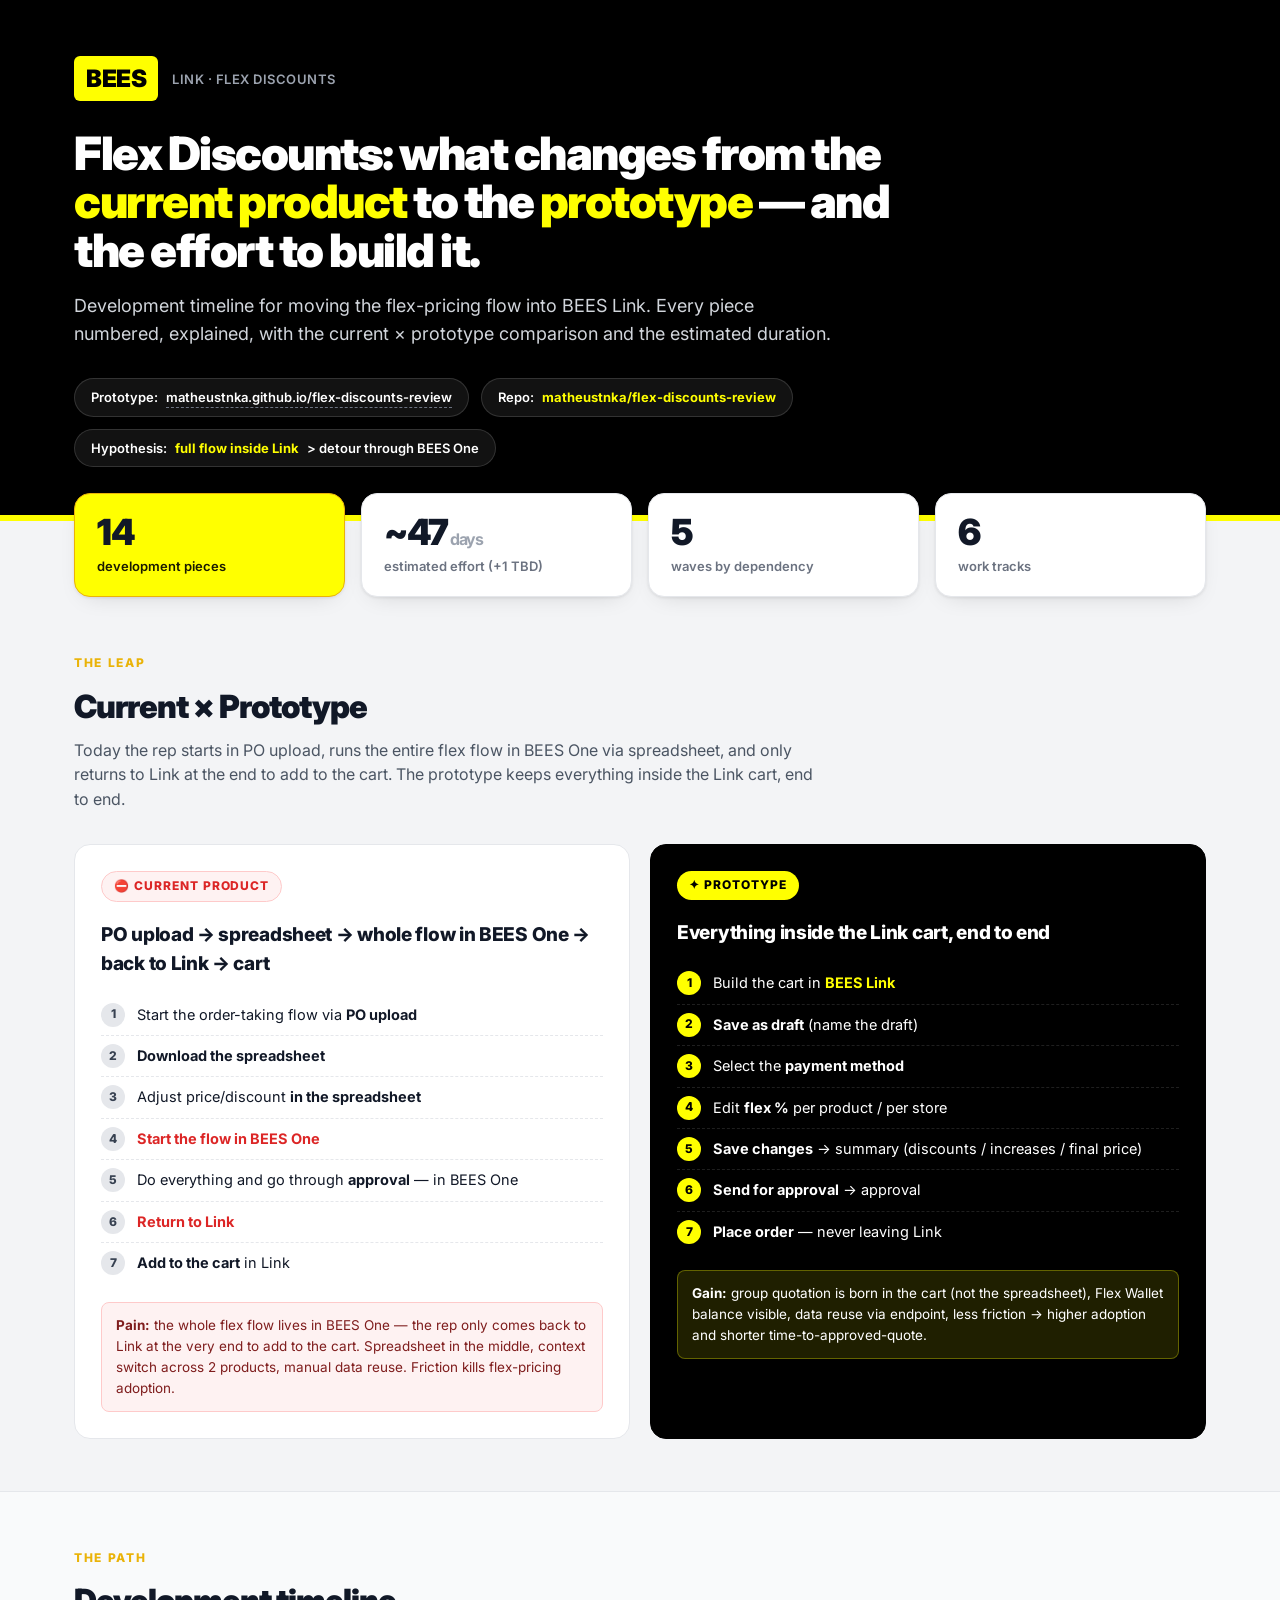
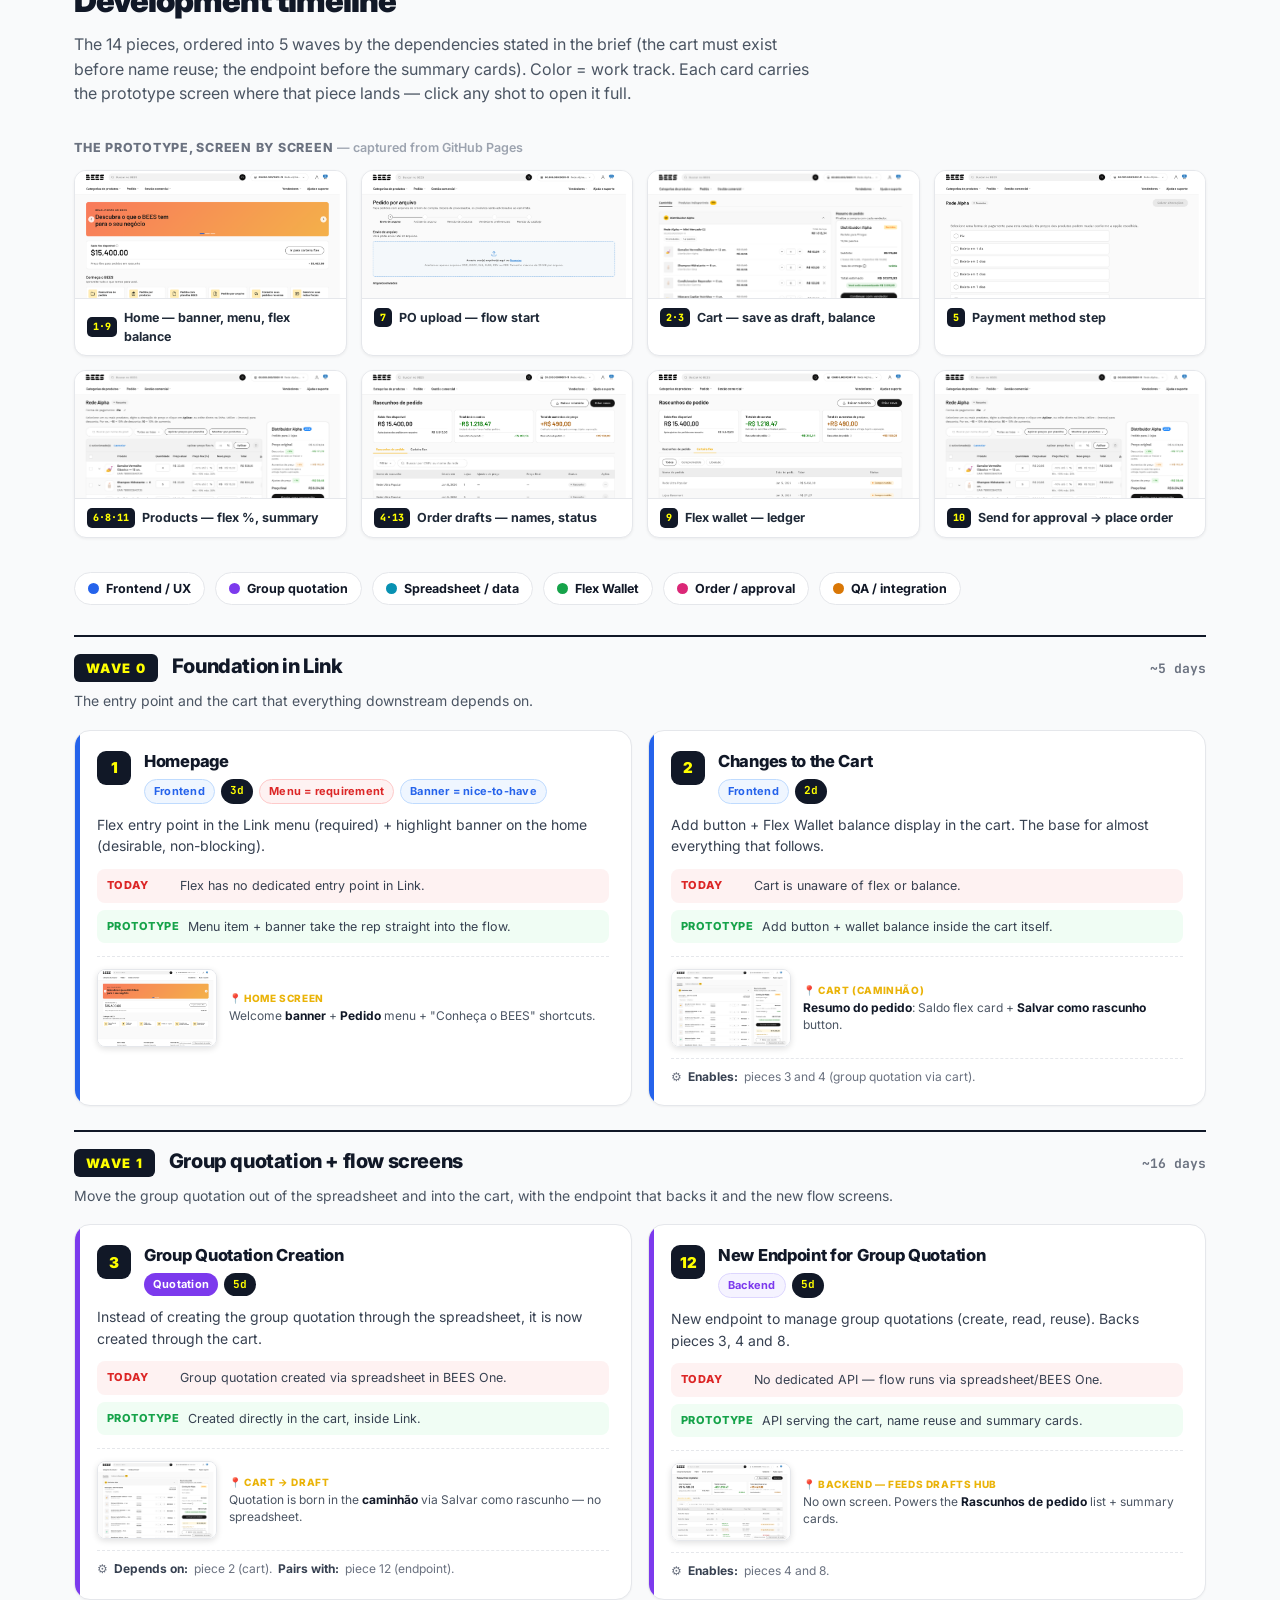
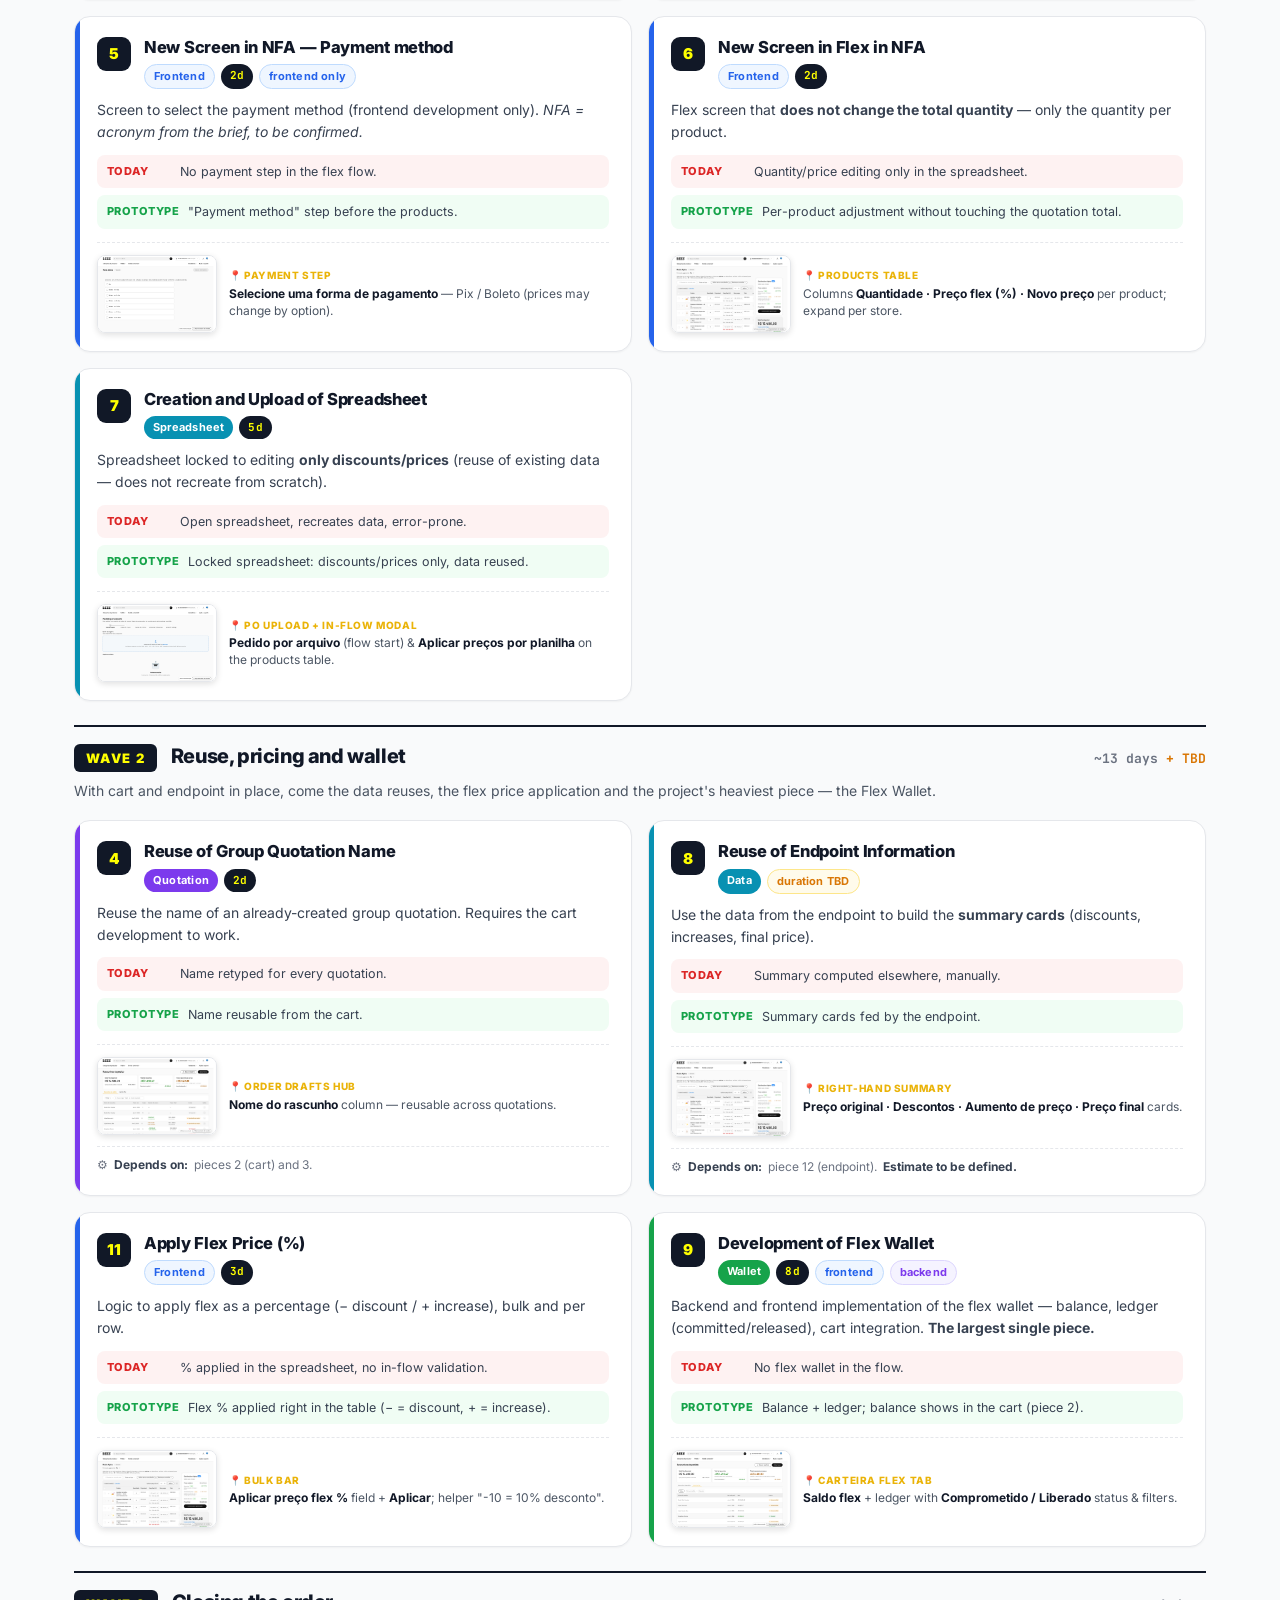
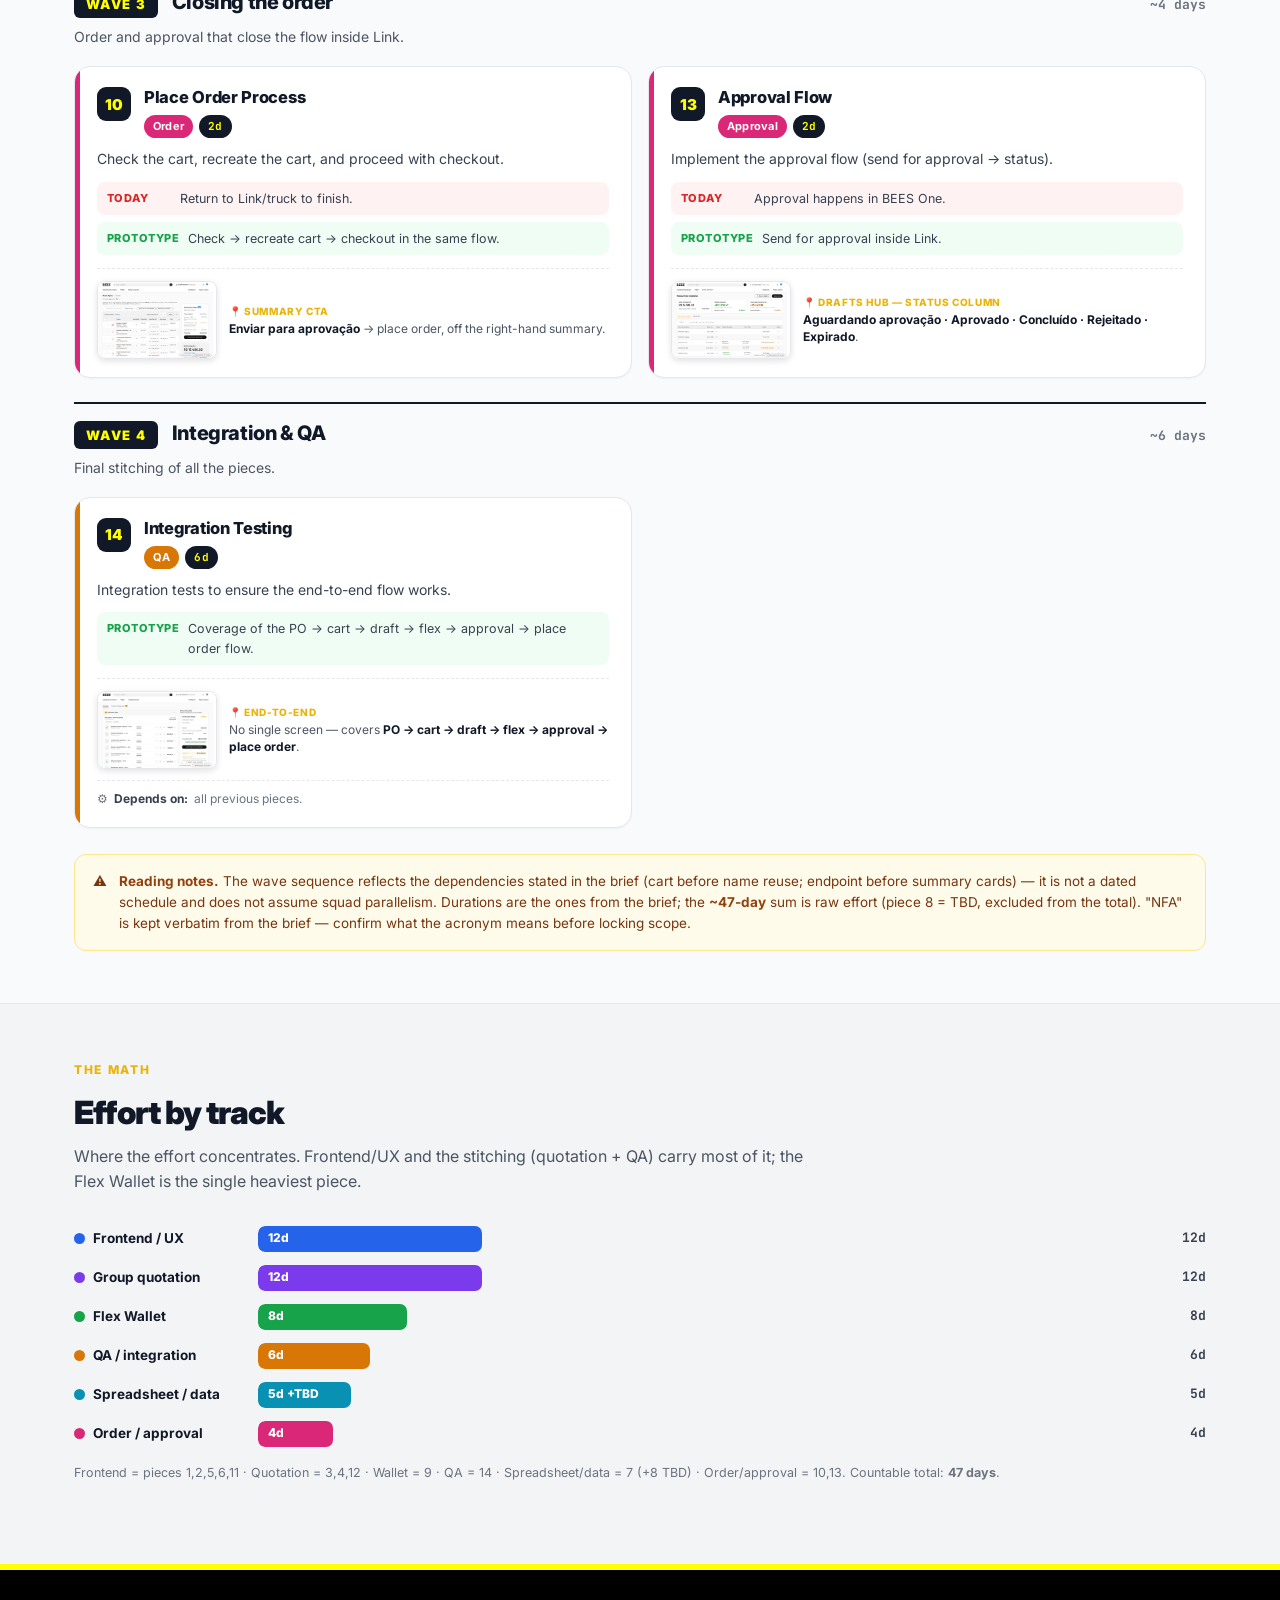
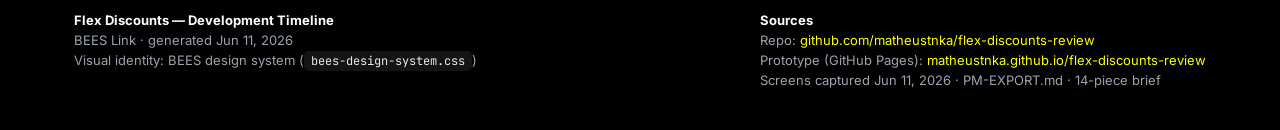
==== timeline/index.html @ e3fb42c7 "docs(timeline): add Flex Discounts dev timeline (current × prototype) with prototype screen refs Co-" ====
<!DOCTYPE html>
<html lang="en">
<head>
<meta charset="UTF-8">
<meta name="viewport" content="width=device-width, initial-scale=1.0">
<title>Flex Discounts — Development Timeline · Current Product × Prototype</title>
<link rel="preconnect" href="https://fonts.googleapis.com">
<link rel="preconnect" href="https://fonts.gstatic.com" crossorigin>
<link href="https://fonts.googleapis.com/css2?family=Inter:wght@400;500;600;700;800;900&family=JetBrains+Mono:wght@500;600&display=swap" rel="stylesheet">
<style>
  :root{
    --black:#000000; --white:#FFFFFF;
    --bees:#FFFF00;            /* BEES brand yellow */
    --bees-ink:#1A1A00;
    --bees-soft:#FEF9C3;
    --yellow-dark:#EAB308;
    --g50:#F9FAFB;--g100:#F3F4F6;--g200:#E5E7EB;--g300:#D1D5DB;--g400:#9CA3AF;
    --g500:#6B7280;--g600:#4B5563;--g700:#374151;--g800:#1F2937;--g900:#111827;
    --ok:#16A34A;--ok-bg:#F0FDF4;--ok-bd:#A7F3D0;
    --err:#DC2626;--err-bg:#FEF2F2;--err-bd:#FECACA;
    --warn:#D97706;--warn-bg:#FFFBEB;--warn-bd:#FDE68A;
    --info:#2563EB;--info-bg:#EFF6FF;--info-bd:#BFDBFE;
    --r-md:8px;--r-lg:12px;--r-xl:16px;--r-2xl:20px;
    --font:'Inter',-apple-system,BlinkMacSystemFont,'Segoe UI',Roboto,sans-serif;
    --mono:'JetBrains Mono',ui-monospace,monospace;
    --shadow:0 1px 3px rgba(0,0,0,.08),0 8px 24px -12px rgba(0,0,0,.18);
    /* track colors */
    --t-fe:#2563EB; --t-cot:#7C3AED; --t-sheet:#0891B2; --t-wallet:#16A34A; --t-close:#DB2777; --t-qa:#D97706;
  }
  *{box-sizing:border-box;margin:0;padding:0}
  html{scroll-behavior:smooth}
  body{font-family:var(--font);background:var(--g100);color:var(--g900);line-height:1.55;-webkit-font-smoothing:antialiased}
  .wrap{max-width:1180px;margin:0 auto;padding:0 24px}

  /* ===== HEADER ===== */
  header.hero{background:var(--black);color:var(--white);padding:56px 0 48px;border-bottom:6px solid var(--bees)}
  .brandrow{display:flex;align-items:center;gap:14px;margin-bottom:28px}
  .logo{font-weight:900;font-size:24px;letter-spacing:-.5px;background:var(--bees);color:var(--black);padding:4px 12px;border-radius:6px}
  .brandrow .sub{font-size:13px;color:var(--g400);font-weight:600;letter-spacing:.04em;text-transform:uppercase}
  header.hero h1{font-size:clamp(30px,4.5vw,46px);font-weight:900;letter-spacing:-1.5px;line-height:1.05;max-width:880px}
  header.hero h1 .hl{color:var(--bees)}
  header.hero .lede{margin-top:18px;font-size:18px;color:var(--g300);max-width:760px;font-weight:400}
  .metarow{display:flex;flex-wrap:wrap;gap:12px;margin-top:30px}
  .chip{background:rgba(255,255,255,.07);border:1px solid rgba(255,255,255,.14);padding:8px 16px;font-size:13px;font-weight:600;display:flex;align-items:center;gap:8px;border-radius:99px}
  .chip b{color:var(--bees)}
  .chip a{color:var(--white);text-decoration:none;border-bottom:1px dashed var(--g500)}

  /* ===== KPI STRIP ===== */
  .kpis{display:grid;grid-template-columns:repeat(4,1fr);gap:16px;margin:-28px auto 0;position:relative;max-width:1180px;padding:0 24px}
  .kpi{background:var(--white);border:1px solid var(--g200);border-radius:var(--r-xl);padding:20px 22px;box-shadow:var(--shadow)}
  .kpi .n{font-size:36px;font-weight:900;letter-spacing:-1.5px;line-height:1}
  .kpi .n small{font-size:16px;font-weight:700;color:var(--g400)}
  .kpi .l{font-size:13px;color:var(--g500);font-weight:600;margin-top:6px}
  .kpi.accent{background:var(--bees);border-color:var(--yellow-dark)}
  .kpi.accent .l{color:var(--bees-ink)}

  section{padding:52px 0}
  .eyebrow{font-size:12px;font-weight:800;letter-spacing:.14em;text-transform:uppercase;color:var(--yellow-dark)}
  h2.sec{font-size:clamp(24px,3vw,32px);font-weight:900;letter-spacing:-1px;margin:8px 0 6px}
  .sec-lede{color:var(--g600);font-size:16px;max-width:740px;margin-bottom:32px}

  /* ===== BEFORE / AFTER ===== */
  .ba{display:grid;grid-template-columns:1fr 1fr;gap:20px}
  .ba .col{border-radius:var(--r-xl);padding:26px;border:1px solid var(--g200)}
  .ba .today{background:var(--white)}
  .ba .proto{background:var(--black);color:var(--white);border-color:var(--black)}
  .ba .tag{display:inline-flex;align-items:center;gap:8px;font-size:12px;font-weight:800;letter-spacing:.08em;text-transform:uppercase;padding:5px 12px;border-radius:99px;margin-bottom:18px}
  .ba .today .tag{background:var(--err-bg);color:var(--err);border:1px solid var(--err-bd)}
  .ba .proto .tag{background:var(--bees);color:var(--black)}
  .ba h3{font-size:19px;font-weight:800;margin-bottom:16px;letter-spacing:-.3px}
  .flow{list-style:none;counter-reset:step}
  .flow li{position:relative;padding:9px 0 9px 36px;font-size:14.5px;border-bottom:1px dashed var(--g200)}
  .ba .proto .flow li{border-bottom-color:rgba(255,255,255,.12)}
  .flow li:last-child{border-bottom:none}
  .flow li::before{counter-increment:step;content:counter(step);position:absolute;left:0;top:8px;width:24px;height:24px;border-radius:99px;background:var(--g200);color:var(--g700);font-size:12px;font-weight:800;display:flex;align-items:center;justify-content:center}
  .ba .proto .flow li::before{background:var(--bees);color:var(--black)}
  .flow li .leave{color:var(--err);font-weight:700}
  .flow li .stay{color:var(--bees);font-weight:700}
  .pain{margin-top:18px;font-size:13.5px;padding:12px 14px;border-radius:var(--r-md);background:var(--err-bg);border:1px solid var(--err-bd);color:#7f1d1d}
  .gain{margin-top:18px;font-size:13.5px;padding:12px 14px;border-radius:var(--r-md);background:rgba(255,255,0,.12);border:1px solid rgba(255,255,0,.3);color:#fff}

  /* ===== LEGEND ===== */
  .legend{display:flex;flex-wrap:wrap;gap:10px;margin-bottom:30px}
  .lg{display:inline-flex;align-items:center;gap:7px;font-size:12.5px;font-weight:700;background:var(--white);border:1px solid var(--g200);border-radius:99px;padding:6px 13px}
  .dot{width:11px;height:11px;border-radius:99px;flex:0 0 auto}

  /* ===== TIMELINE / WAVES ===== */
  .wave{margin-bottom:14px}
  .wave-head{display:flex;align-items:baseline;gap:14px;flex-wrap:wrap;padding:14px 0 6px;border-top:2px solid var(--g900);margin-top:24px}
  .wave-head .wn{font-size:13px;font-weight:900;letter-spacing:.1em;text-transform:uppercase;background:var(--g900);color:var(--bees);padding:4px 12px;border-radius:6px}
  .wave-head h3{font-size:20px;font-weight:800;letter-spacing:-.4px}
  .wave-head .wdur{margin-left:auto;font-size:13px;font-weight:700;color:var(--g500);font-family:var(--mono)}
  .wave-desc{font-size:14px;color:var(--g600);margin:2px 0 18px}

  .cards{display:grid;grid-template-columns:repeat(2,1fr);gap:16px}
  .card{position:relative;background:var(--white);border:1px solid var(--g200);border-radius:var(--r-xl);padding:20px 22px 18px;box-shadow:0 1px 2px rgba(0,0,0,.04);overflow:hidden}
  .card::before{content:"";position:absolute;left:0;top:0;bottom:0;width:5px;background:var(--track,#999)}
  .card .top{display:flex;align-items:flex-start;gap:13px;margin-bottom:10px}
  .card .num{flex:0 0 auto;width:34px;height:34px;border-radius:9px;background:var(--g900);color:var(--bees);font-weight:900;font-size:15px;display:flex;align-items:center;justify-content:center}
  .card h4{font-size:16.5px;font-weight:800;letter-spacing:-.3px;line-height:1.25}
  .card .badges{display:flex;flex-wrap:wrap;gap:6px;margin-top:7px}
  .b{font-size:11px;font-weight:700;padding:3px 9px;border-radius:99px;letter-spacing:.02em}
  .b.track{color:#fff}
  .b.dur{background:var(--g900);color:var(--bees);font-family:var(--mono)}
  .b.req{background:var(--err-bg);color:var(--err);border:1px solid var(--err-bd)}
  .b.nice{background:var(--info-bg);color:var(--info);border:1px solid var(--info-bd)}
  .b.fe{background:var(--info-bg);color:var(--info);border:1px solid var(--info-bd)}
  .b.be{background:#F5F3FF;color:#7C3AED;border:1px solid #DDD6FE}
  .b.tbd{background:var(--warn-bg);color:var(--warn);border:1px solid var(--warn-bd)}
  .card p.what{font-size:14px;color:var(--g700);margin:8px 0 12px}
  .deltas{display:grid;grid-template-columns:1fr;gap:7px;font-size:12.5px}
  .delta{display:flex;gap:9px;align-items:flex-start;padding:7px 10px;border-radius:var(--r-md)}
  .delta.now{background:var(--err-bg)}
  .delta.now .k{color:var(--err)}
  .delta.fut{background:var(--ok-bg)}
  .delta.fut .k{color:var(--ok)}
  .delta .k{font-weight:800;flex:0 0 64px;font-size:11px;letter-spacing:.04em;text-transform:uppercase;padding-top:1px}
  .delta .v{color:var(--g700)}
  .dep{margin-top:11px;font-size:12px;color:var(--g500);display:flex;align-items:center;gap:6px;border-top:1px dashed var(--g200);padding-top:9px}
  .dep b{color:var(--g700)}

  /* ===== SCREEN REFERENCE (prototype shot in card) ===== */
  .screenref{display:flex;gap:12px;align-items:center;margin-top:13px;border-top:1px dashed var(--g200);padding-top:12px;text-decoration:none}
  .screenref img{width:120px;height:78px;object-fit:cover;object-position:top left;border-radius:8px;border:1px solid var(--g200);flex:0 0 auto;box-shadow:0 2px 6px rgba(0,0,0,.12);transition:border-color .15s}
  .screenref:hover img{border-color:var(--yellow-dark)}
  .screenref .cap{font-size:12px;color:var(--g600);line-height:1.42}
  .screenref .cap .where{display:block;font-size:10px;font-weight:800;text-transform:uppercase;letter-spacing:.06em;color:var(--yellow-dark);margin-bottom:2px}
  .screenref .cap b{color:var(--g900)}

  /* ===== GALLERY ===== */
  .gallery{display:grid;grid-template-columns:repeat(4,1fr);gap:14px;margin-bottom:34px}
  .gshot{text-decoration:none;background:var(--white);border:1px solid var(--g200);border-radius:var(--r-lg);overflow:hidden;box-shadow:0 1px 3px rgba(0,0,0,.06);transition:transform .12s,box-shadow .12s}
  .gshot:hover{transform:translateY(-3px);box-shadow:var(--shadow)}
  .gshot img{width:100%;height:128px;object-fit:cover;object-position:top left;display:block;border-bottom:1px solid var(--g200)}
  .gshot .gl{padding:9px 12px;font-size:12.5px;font-weight:700;color:var(--g800);display:flex;align-items:center;gap:7px}
  .gshot .gl .gnum{font-size:10px;font-weight:800;background:var(--g900);color:var(--bees);padding:2px 6px;border-radius:5px;font-family:var(--mono)}

  /* ===== SUMMARY BARS ===== */
  .bars{display:flex;flex-direction:column;gap:13px;margin-top:8px}
  .bar{display:grid;grid-template-columns:170px 1fr 56px;align-items:center;gap:14px}
  .bar .name{font-size:13.5px;font-weight:700;display:flex;align-items:center;gap:8px}
  .bar .track{height:26px;background:var(--g100);border-radius:7px;overflow:hidden;position:relative}
  .bar .fill{height:100%;border-radius:7px;display:flex;align-items:center;padding-left:10px;color:#fff;font-size:12px;font-weight:800}
  .bar .d{font-family:var(--mono);font-weight:700;font-size:13px;text-align:right;color:var(--g700)}

  .note{background:var(--warn-bg);border:1px solid var(--warn-bd);border-radius:var(--r-lg);padding:16px 18px;font-size:13.5px;color:#78350f;margin-top:26px;display:flex;gap:12px}
  .note b{color:#92400e}

  footer{background:var(--black);color:var(--g400);padding:40px 0;font-size:13px;border-top:6px solid var(--bees);margin-top:30px}
  footer .wrap{display:flex;flex-wrap:wrap;gap:24px;justify-content:space-between;align-items:flex-start}
  footer b{color:var(--white)}
  footer a{color:var(--bees);text-decoration:none}
  footer code{font-family:var(--mono);font-size:12px;background:rgba(255,255,255,.08);padding:2px 7px;border-radius:5px;color:var(--g200)}

  @media(max-width:860px){
    .kpis{grid-template-columns:repeat(2,1fr)}
    .ba{grid-template-columns:1fr}
    .cards{grid-template-columns:1fr}
    .bar{grid-template-columns:120px 1fr 48px}
  }
</style>
</head>
<body>

<header class="hero">
  <div class="wrap">
    <div class="brandrow">
      <span class="logo">BEES</span>
      <span class="sub">Link · Flex Discounts</span>
    </div>
    <h1>Flex Discounts: what changes from the <span class="hl">current product</span> to the <span class="hl">prototype</span> — and the effort to build it.</h1>
    <p class="lede">Development timeline for moving the flex-pricing flow into BEES Link. Every piece numbered, explained, with the current × prototype comparison and the estimated duration.</p>
    <div class="metarow">
      <span class="chip">Prototype: <a href="https://matheustnka.github.io/flex-discounts-review/flex-discounts-review-pt/">matheustnka.github.io/flex-discounts-review</a></span>
      <span class="chip">Repo: <b>matheustnka/flex-discounts-review</b></span>
      <span class="chip">Hypothesis: <b>full flow inside Link</b> &gt; detour through BEES One</span>
    </div>
  </div>
</header>

<div class="kpis">
  <div class="kpi accent"><div class="n">14</div><div class="l">development pieces</div></div>
  <div class="kpi"><div class="n">~47<small> days</small></div><div class="l">estimated effort (+1 TBD)</div></div>
  <div class="kpi"><div class="n">5</div><div class="l">waves by dependency</div></div>
  <div class="kpi"><div class="n">6</div><div class="l">work tracks</div></div>
</div>

<!-- ===== CURRENT x PROTOTYPE ===== -->
<section>
  <div class="wrap">
    <span class="eyebrow">The leap</span>
    <h2 class="sec">Current × Prototype</h2>
    <p class="sec-lede">Today the rep starts in PO upload, runs the entire flex flow in BEES One via spreadsheet, and only returns to Link at the end to add to the cart. The prototype keeps everything inside the Link cart, end to end.</p>
    <div class="ba">
      <div class="col today">
        <span class="tag">⛔ Current product</span>
        <h3>PO upload → spreadsheet → whole flow in BEES One → back to Link → cart</h3>
        <ol class="flow">
          <li>Start the order-taking flow via <b>PO upload</b></li>
          <li><b>Download the spreadsheet</b></li>
          <li>Adjust price/discount <b>in the spreadsheet</b></li>
          <li><span class="leave">Start the flow in BEES One</span></li>
          <li>Do everything and go through <b>approval</b> — in BEES One</li>
          <li><span class="leave">Return to Link</span></li>
          <li><b>Add to the cart</b> in Link</li>
        </ol>
        <div class="pain"><b>Pain:</b> the whole flex flow lives in BEES One — the rep only comes back to Link at the very end to add to the cart. Spreadsheet in the middle, context switch across 2 products, manual data reuse. Friction kills flex-pricing adoption.</div>
      </div>
      <div class="col proto">
        <span class="tag">✦ Prototype</span>
        <h3>Everything inside the Link cart, end to end</h3>
        <ol class="flow">
          <li>Build the cart in <span class="stay">BEES Link</span></li>
          <li><b>Save as draft</b> (name the draft)</li>
          <li>Select the <b>payment method</b></li>
          <li>Edit <b>flex %</b> per product / per store</li>
          <li><b>Save changes</b> → summary (discounts / increases / final price)</li>
          <li><b>Send for approval</b> → approval</li>
          <li><b>Place order</b> — never leaving Link</li>
        </ol>
        <div class="gain"><b>Gain:</b> group quotation is born in the cart (not the spreadsheet), Flex Wallet balance visible, data reuse via endpoint, less friction → higher adoption and shorter time-to-approved-quote.</div>
      </div>
    </div>
  </div>
</section>

<!-- ===== TIMELINE ===== -->
<section style="background:var(--g50);border-top:1px solid var(--g200);border-bottom:1px solid var(--g200)">
  <div class="wrap">
    <span class="eyebrow">The path</span>
    <h2 class="sec">Development timeline</h2>
    <p class="sec-lede">The 14 pieces, ordered into 5 waves by the dependencies stated in the brief (the cart must exist before name reuse; the endpoint before the summary cards). Color = work track. Each card carries the prototype screen where that piece lands — click any shot to open it full.</p>

    <a id="screens"></a>
    <p style="font-size:12.5px;font-weight:800;letter-spacing:.06em;text-transform:uppercase;color:var(--g500);margin:0 0 12px">The prototype, screen by screen <span style="font-weight:600;text-transform:none;letter-spacing:0;color:var(--g400)">— captured from GitHub Pages</span></p>
    <div class="gallery">
      <a class="gshot" href="shots/home.png" target="_blank"><img src="shots/thumb-home.png" alt="Home"><span class="gl"><span class="gnum">1·9</span>Home — banner, menu, flex balance</span></a>
      <a class="gshot" href="shots/po-upload.png" target="_blank"><img src="shots/thumb-po-upload.png" alt="PO upload"><span class="gl"><span class="gnum">7</span>PO upload — flow start</span></a>
      <a class="gshot" href="shots/cart.png" target="_blank"><img src="shots/thumb-cart.png" alt="Cart"><span class="gl"><span class="gnum">2·3</span>Cart — save as draft, balance</span></a>
      <a class="gshot" href="shots/order-draft.png" target="_blank"><img src="shots/thumb-order-draft.png" alt="Payment method"><span class="gl"><span class="gnum">5</span>Payment method step</span></a>
      <a class="gshot" href="shots/order-products.png" target="_blank"><img src="shots/thumb-order-products.png" alt="Products + flex"><span class="gl"><span class="gnum">6·8·11</span>Products — flex %, summary</span></a>
      <a class="gshot" href="shots/drafts.png" target="_blank"><img src="shots/thumb-drafts.png" alt="Order drafts hub"><span class="gl"><span class="gnum">4·13</span>Order drafts — names, status</span></a>
      <a class="gshot" href="shots/wallet.png" target="_blank"><img src="shots/thumb-wallet.png" alt="Flex wallet"><span class="gl"><span class="gnum">9</span>Flex wallet — ledger</span></a>
      <a class="gshot" href="shots/order-products.png" target="_blank"><img src="shots/thumb-order-products.png" alt="Place order"><span class="gl"><span class="gnum">10</span>Send for approval → place order</span></a>
    </div>

    <div class="legend">
      <span class="lg"><span class="dot" style="background:var(--t-fe)"></span>Frontend / UX</span>
      <span class="lg"><span class="dot" style="background:var(--t-cot)"></span>Group quotation</span>
      <span class="lg"><span class="dot" style="background:var(--t-sheet)"></span>Spreadsheet / data</span>
      <span class="lg"><span class="dot" style="background:var(--t-wallet)"></span>Flex Wallet</span>
      <span class="lg"><span class="dot" style="background:var(--t-close)"></span>Order / approval</span>
      <span class="lg"><span class="dot" style="background:var(--t-qa)"></span>QA / integration</span>
    </div>

    <!-- WAVE 0 -->
    <div class="wave">
      <div class="wave-head"><span class="wn">Wave 0</span><h3>Foundation in Link</h3><span class="wdur">~5 days</span></div>
      <p class="wave-desc">The entry point and the cart that everything downstream depends on.</p>
      <div class="cards">
        <div class="card" style="--track:var(--t-fe)">
          <div class="top"><div class="num">1</div><div><h4>Homepage</h4>
            <div class="badges"><span class="b track fe">Frontend</span><span class="b dur">3d</span><span class="b req">Menu = requirement</span><span class="b nice">Banner = nice-to-have</span></div></div></div>
          <p class="what">Flex entry point in the Link menu (required) + highlight banner on the home (desirable, non-blocking).</p>
          <div class="deltas">
            <div class="delta now"><span class="k">Today</span><span class="v">Flex has no dedicated entry point in Link.</span></div>
            <div class="delta fut"><span class="k">Prototype</span><span class="v">Menu item + banner take the rep straight into the flow.</span></div>
          </div>
          <a class="screenref" href="shots/home.png" target="_blank"><img src="shots/thumb-home.png" alt=""><span class="cap"><span class="where">📍 Home screen</span>Welcome <b>banner</b> + <b>Pedido</b> menu + "Conheça o BEES" shortcuts.</span></a>
        </div>
        <div class="card" style="--track:var(--t-fe)">
          <div class="top"><div class="num">2</div><div><h4>Changes to the Cart</h4>
            <div class="badges"><span class="b track fe">Frontend</span><span class="b dur">2d</span></div></div></div>
          <p class="what">Add button + Flex Wallet balance display in the cart. The base for almost everything that follows.</p>
          <div class="deltas">
            <div class="delta now"><span class="k">Today</span><span class="v">Cart is unaware of flex or balance.</span></div>
            <div class="delta fut"><span class="k">Prototype</span><span class="v">Add button + wallet balance inside the cart itself.</span></div>
          </div>
          <a class="screenref" href="shots/cart.png" target="_blank"><img src="shots/thumb-cart.png" alt=""><span class="cap"><span class="where">📍 Cart (caminhão)</span><b>Resumo do pedido</b>: Saldo flex card + <b>Salvar como rascunho</b> button.</span></a>
          <div class="dep">⚙ <b>Enables:</b> pieces 3 and 4 (group quotation via cart).</div>
        </div>
      </div>
    </div>

    <!-- WAVE 1 -->
    <div class="wave">
      <div class="wave-head"><span class="wn">Wave 1</span><h3>Group quotation + flow screens</h3><span class="wdur">~16 days</span></div>
      <p class="wave-desc">Move the group quotation out of the spreadsheet and into the cart, with the endpoint that backs it and the new flow screens.</p>
      <div class="cards">
        <div class="card" style="--track:var(--t-cot)">
          <div class="top"><div class="num">3</div><div><h4>Group Quotation Creation</h4>
            <div class="badges"><span class="b track" style="background:var(--t-cot)">Quotation</span><span class="b dur">5d</span></div></div></div>
          <p class="what">Instead of creating the group quotation through the spreadsheet, it is now created through the cart.</p>
          <div class="deltas">
            <div class="delta now"><span class="k">Today</span><span class="v">Group quotation created via spreadsheet in BEES One.</span></div>
            <div class="delta fut"><span class="k">Prototype</span><span class="v">Created directly in the cart, inside Link.</span></div>
          </div>
          <a class="screenref" href="shots/cart.png" target="_blank"><img src="shots/thumb-cart.png" alt=""><span class="cap"><span class="where">📍 Cart → draft</span>Quotation is born in the <b>caminhão</b> via Salvar como rascunho — no spreadsheet.</span></a>
          <div class="dep">⚙ <b>Depends on:</b> piece 2 (cart). <b>Pairs with:</b> piece 12 (endpoint).</div>
        </div>
        <div class="card" style="--track:var(--t-cot)">
          <div class="top"><div class="num">12</div><div><h4>New Endpoint for Group Quotation</h4>
            <div class="badges"><span class="b track be">Backend</span><span class="b dur">5d</span></div></div></div>
          <p class="what">New endpoint to manage group quotations (create, read, reuse). Backs pieces 3, 4 and 8.</p>
          <div class="deltas">
            <div class="delta now"><span class="k">Today</span><span class="v">No dedicated API — flow runs via spreadsheet/BEES One.</span></div>
            <div class="delta fut"><span class="k">Prototype</span><span class="v">API serving the cart, name reuse and summary cards.</span></div>
          </div>
          <a class="screenref" href="shots/drafts.png" target="_blank"><img src="shots/thumb-drafts.png" alt=""><span class="cap"><span class="where">📍 Backend — feeds Drafts hub</span>No own screen. Powers the <b>Rascunhos de pedido</b> list + summary cards.</span></a>
          <div class="dep">⚙ <b>Enables:</b> pieces 4 and 8.</div>
        </div>
        <div class="card" style="--track:var(--t-fe)">
          <div class="top"><div class="num">5</div><div><h4>New Screen in NFA — Payment method</h4>
            <div class="badges"><span class="b track fe">Frontend</span><span class="b dur">2d</span><span class="b fe">frontend only</span></div></div></div>
          <p class="what">Screen to select the payment method (frontend development only). <em>NFA = acronym from the brief, to be confirmed.</em></p>
          <div class="deltas">
            <div class="delta now"><span class="k">Today</span><span class="v">No payment step in the flex flow.</span></div>
            <div class="delta fut"><span class="k">Prototype</span><span class="v">"Payment method" step before the products.</span></div>
          </div>
          <a class="screenref" href="shots/order-draft.png" target="_blank"><img src="shots/thumb-order-draft.png" alt=""><span class="cap"><span class="where">📍 Payment step</span><b>Selecione uma forma de pagamento</b> — Pix / Boleto (prices may change by option).</span></a>
        </div>
        <div class="card" style="--track:var(--t-fe)">
          <div class="top"><div class="num">6</div><div><h4>New Screen in Flex in NFA</h4>
            <div class="badges"><span class="b track fe">Frontend</span><span class="b dur">2d</span></div></div></div>
          <p class="what">Flex screen that <b>does not change the total quantity</b> — only the quantity per product.</p>
          <div class="deltas">
            <div class="delta now"><span class="k">Today</span><span class="v">Quantity/price editing only in the spreadsheet.</span></div>
            <div class="delta fut"><span class="k">Prototype</span><span class="v">Per-product adjustment without touching the quotation total.</span></div>
          </div>
          <a class="screenref" href="shots/order-products.png" target="_blank"><img src="shots/thumb-order-products.png" alt=""><span class="cap"><span class="where">📍 Products table</span>Columns <b>Quantidade · Preço flex (%) · Novo preço</b> per product; expand per store.</span></a>
        </div>
        <div class="card" style="--track:var(--t-sheet)">
          <div class="top"><div class="num">7</div><div><h4>Creation and Upload of Spreadsheet</h4>
            <div class="badges"><span class="b track" style="background:var(--t-sheet)">Spreadsheet</span><span class="b dur">5d</span></div></div></div>
          <p class="what">Spreadsheet locked to editing <b>only discounts/prices</b> (reuse of existing data — does not recreate from scratch).</p>
          <div class="deltas">
            <div class="delta now"><span class="k">Today</span><span class="v">Open spreadsheet, recreates data, error-prone.</span></div>
            <div class="delta fut"><span class="k">Prototype</span><span class="v">Locked spreadsheet: discounts/prices only, data reused.</span></div>
          </div>
          <a class="screenref" href="shots/po-upload.png" target="_blank"><img src="shots/thumb-po-upload.png" alt=""><span class="cap"><span class="where">📍 PO upload + in-flow modal</span><b>Pedido por arquivo</b> (flow start) & <b>Aplicar preços por planilha</b> on the products table.</span></a>
        </div>
      </div>
    </div>

    <!-- WAVE 2 -->
    <div class="wave">
      <div class="wave-head"><span class="wn">Wave 2</span><h3>Reuse, pricing and wallet</h3><span class="wdur">~13 days <span style="color:var(--warn)">+ TBD</span></span></div>
      <p class="wave-desc">With cart and endpoint in place, come the data reuses, the flex price application and the project's heaviest piece — the Flex Wallet.</p>
      <div class="cards">
        <div class="card" style="--track:var(--t-cot)">
          <div class="top"><div class="num">4</div><div><h4>Reuse of Group Quotation Name</h4>
            <div class="badges"><span class="b track" style="background:var(--t-cot)">Quotation</span><span class="b dur">2d</span></div></div></div>
          <p class="what">Reuse the name of an already-created group quotation. Requires the cart development to work.</p>
          <div class="deltas">
            <div class="delta now"><span class="k">Today</span><span class="v">Name retyped for every quotation.</span></div>
            <div class="delta fut"><span class="k">Prototype</span><span class="v">Name reusable from the cart.</span></div>
          </div>
          <a class="screenref" href="shots/drafts.png" target="_blank"><img src="shots/thumb-drafts.png" alt=""><span class="cap"><span class="where">📍 Order drafts hub</span><b>Nome do rascunho</b> column — reusable across quotations.</span></a>
          <div class="dep">⚙ <b>Depends on:</b> pieces 2 (cart) and 3.</div>
        </div>
        <div class="card" style="--track:var(--t-sheet)">
          <div class="top"><div class="num">8</div><div><h4>Reuse of Endpoint Information</h4>
            <div class="badges"><span class="b track" style="background:var(--t-sheet)">Data</span><span class="b tbd">duration TBD</span></div></div></div>
          <p class="what">Use the data from the endpoint to build the <b>summary cards</b> (discounts, increases, final price).</p>
          <div class="deltas">
            <div class="delta now"><span class="k">Today</span><span class="v">Summary computed elsewhere, manually.</span></div>
            <div class="delta fut"><span class="k">Prototype</span><span class="v">Summary cards fed by the endpoint.</span></div>
          </div>
          <a class="screenref" href="shots/order-products.png" target="_blank"><img src="shots/thumb-order-products.png" alt=""><span class="cap"><span class="where">📍 Right-hand summary</span><b>Preço original · Descontos · Aumento de preço · Preço final</b> cards.</span></a>
          <div class="dep">⚙ <b>Depends on:</b> piece 12 (endpoint). <b>Estimate to be defined.</b></div>
        </div>
        <div class="card" style="--track:var(--t-fe)">
          <div class="top"><div class="num">11</div><div><h4>Apply Flex Price (%)</h4>
            <div class="badges"><span class="b track fe">Frontend</span><span class="b dur">3d</span></div></div></div>
          <p class="what">Logic to apply flex as a percentage (− discount / + increase), bulk and per row.</p>
          <div class="deltas">
            <div class="delta now"><span class="k">Today</span><span class="v">% applied in the spreadsheet, no in-flow validation.</span></div>
            <div class="delta fut"><span class="k">Prototype</span><span class="v">Flex % applied right in the table (− = discount, + = increase).</span></div>
          </div>
          <a class="screenref" href="shots/order-products.png" target="_blank"><img src="shots/thumb-order-products.png" alt=""><span class="cap"><span class="where">📍 Bulk bar</span><b>Aplicar preço flex %</b> field + <b>Aplicar</b>; helper "-10 = 10% desconto".</span></a>
        </div>
        <div class="card" style="--track:var(--t-wallet)">
          <div class="top"><div class="num">9</div><div><h4>Development of Flex Wallet</h4>
            <div class="badges"><span class="b track" style="background:var(--t-wallet)">Wallet</span><span class="b dur">8d</span><span class="b fe">frontend</span><span class="b be">backend</span></div></div></div>
          <p class="what">Backend and frontend implementation of the flex wallet — balance, ledger (committed/released), cart integration. <b>The largest single piece.</b></p>
          <div class="deltas">
            <div class="delta now"><span class="k">Today</span><span class="v">No flex wallet in the flow.</span></div>
            <div class="delta fut"><span class="k">Prototype</span><span class="v">Balance + ledger; balance shows in the cart (piece 2).</span></div>
          </div>
          <a class="screenref" href="shots/wallet.png" target="_blank"><img src="shots/thumb-wallet.png" alt=""><span class="cap"><span class="where">📍 Carteira flex tab</span><b>Saldo flex</b> + ledger with <b>Comprometido / Liberado</b> status & filters.</span></a>
        </div>
      </div>
    </div>

    <!-- WAVE 3 -->
    <div class="wave">
      <div class="wave-head"><span class="wn">Wave 3</span><h3>Closing the order</h3><span class="wdur">~4 days</span></div>
      <p class="wave-desc">Order and approval that close the flow inside Link.</p>
      <div class="cards">
        <div class="card" style="--track:var(--t-close)">
          <div class="top"><div class="num">10</div><div><h4>Place Order Process</h4>
            <div class="badges"><span class="b track" style="background:var(--t-close)">Order</span><span class="b dur">2d</span></div></div></div>
          <p class="what">Check the cart, recreate the cart, and proceed with checkout.</p>
          <div class="deltas">
            <div class="delta now"><span class="k">Today</span><span class="v">Return to Link/truck to finish.</span></div>
            <div class="delta fut"><span class="k">Prototype</span><span class="v">Check → recreate cart → checkout in the same flow.</span></div>
          </div>
          <a class="screenref" href="shots/order-products.png" target="_blank"><img src="shots/thumb-order-products.png" alt=""><span class="cap"><span class="where">📍 Summary CTA</span><b>Enviar para aprovação</b> → place order, off the right-hand summary.</span></a>
        </div>
        <div class="card" style="--track:var(--t-close)">
          <div class="top"><div class="num">13</div><div><h4>Approval Flow</h4>
            <div class="badges"><span class="b track" style="background:var(--t-close)">Approval</span><span class="b dur">2d</span></div></div></div>
          <p class="what">Implement the approval flow (send for approval → status).</p>
          <div class="deltas">
            <div class="delta now"><span class="k">Today</span><span class="v">Approval happens in BEES One.</span></div>
            <div class="delta fut"><span class="k">Prototype</span><span class="v">Send for approval inside Link.</span></div>
          </div>
          <a class="screenref" href="shots/drafts.png" target="_blank"><img src="shots/thumb-drafts.png" alt=""><span class="cap"><span class="where">📍 Drafts hub — Status column</span><b>Aguardando aprovação · Aprovado · Concluído · Rejeitado · Expirado</b>.</span></a>
        </div>
      </div>
    </div>

    <!-- WAVE 4 -->
    <div class="wave">
      <div class="wave-head"><span class="wn">Wave 4</span><h3>Integration & QA</h3><span class="wdur">~6 days</span></div>
      <p class="wave-desc">Final stitching of all the pieces.</p>
      <div class="cards">
        <div class="card" style="--track:var(--t-qa)">
          <div class="top"><div class="num">14</div><div><h4>Integration Testing</h4>
            <div class="badges"><span class="b track" style="background:var(--t-qa)">QA</span><span class="b dur">6d</span></div></div></div>
          <p class="what">Integration tests to ensure the end-to-end flow works.</p>
          <div class="deltas">
            <div class="delta fut"><span class="k">Prototype</span><span class="v">Coverage of the PO → cart → draft → flex → approval → place order flow.</span></div>
          </div>
          <a class="screenref" href="shots/cart.png" target="_blank"><img src="shots/thumb-cart.png" alt=""><span class="cap"><span class="where">📍 End-to-end</span>No single screen — covers <b>PO → cart → draft → flex → approval → place order</b>.</span></a>
          <div class="dep">⚙ <b>Depends on:</b> all previous pieces.</div>
        </div>
      </div>
    </div>

    <div class="note">⚠️ <div><b>Reading notes.</b> The wave sequence reflects the dependencies stated in the brief (cart before name reuse; endpoint before summary cards) — it is not a dated schedule and does not assume squad parallelism. Durations are the ones from the brief; the <b>~47-day</b> sum is raw effort (piece 8 = TBD, excluded from the total). "NFA" is kept verbatim from the brief — confirm what the acronym means before locking scope.</div></div>
  </div>
</section>

<!-- ===== EFFORT BY TRACK ===== -->
<section>
  <div class="wrap">
    <span class="eyebrow">The math</span>
    <h2 class="sec">Effort by track</h2>
    <p class="sec-lede">Where the effort concentrates. Frontend/UX and the stitching (quotation + QA) carry most of it; the Flex Wallet is the single heaviest piece.</p>
    <div class="bars">
      <div class="bar"><span class="name"><span class="dot" style="background:var(--t-fe)"></span>Frontend / UX</span><div class="track"><div class="fill" style="width:25.5%;background:var(--t-fe)">12d</div></div><span class="d">12d</span></div>
      <div class="bar"><span class="name"><span class="dot" style="background:var(--t-cot)"></span>Group quotation</span><div class="track"><div class="fill" style="width:25.5%;background:var(--t-cot)">12d</div></div><span class="d">12d</span></div>
      <div class="bar"><span class="name"><span class="dot" style="background:var(--t-wallet)"></span>Flex Wallet</span><div class="track"><div class="fill" style="width:17%;background:var(--t-wallet)">8d</div></div><span class="d">8d</span></div>
      <div class="bar"><span class="name"><span class="dot" style="background:var(--t-qa)"></span>QA / integration</span><div class="track"><div class="fill" style="width:12.8%;background:var(--t-qa)">6d</div></div><span class="d">6d</span></div>
      <div class="bar"><span class="name"><span class="dot" style="background:var(--t-sheet)"></span>Spreadsheet / data</span><div class="track"><div class="fill" style="width:10.6%;background:var(--t-sheet)">5d +TBD</div></div><span class="d">5d</span></div>
      <div class="bar"><span class="name"><span class="dot" style="background:var(--t-close)"></span>Order / approval</span><div class="track"><div class="fill" style="width:8.5%;background:var(--t-close)">4d</div></div><span class="d">4d</span></div>
    </div>
    <p style="font-size:12.5px;color:var(--g500);margin-top:16px">Frontend = pieces 1,2,5,6,11 · Quotation = 3,4,12 · Wallet = 9 · QA = 14 · Spreadsheet/data = 7 (+8 TBD) · Order/approval = 10,13. Countable total: <b>47 days</b>.</p>
  </div>
</section>

<footer>
  <div class="wrap">
    <div><b>Flex Discounts — Development Timeline</b><br>BEES Link · generated Jun 11, 2026<br>Visual identity: BEES design system (<code>bees-design-system.css</code>)</div>
    <div><b>Sources</b><br>Repo: <a href="https://github.com/matheustnka/flex-discounts-review">github.com/matheustnka/flex-discounts-review</a><br>Prototype (GitHub Pages): <a href="https://matheustnka.github.io/flex-discounts-review/flex-discounts-review-pt/">matheustnka.github.io/flex-discounts-review</a><br>Screens captured Jun 11, 2026 · PM-EXPORT.md · 14-piece brief</div>
  </div>
</footer>

</body>
</html>
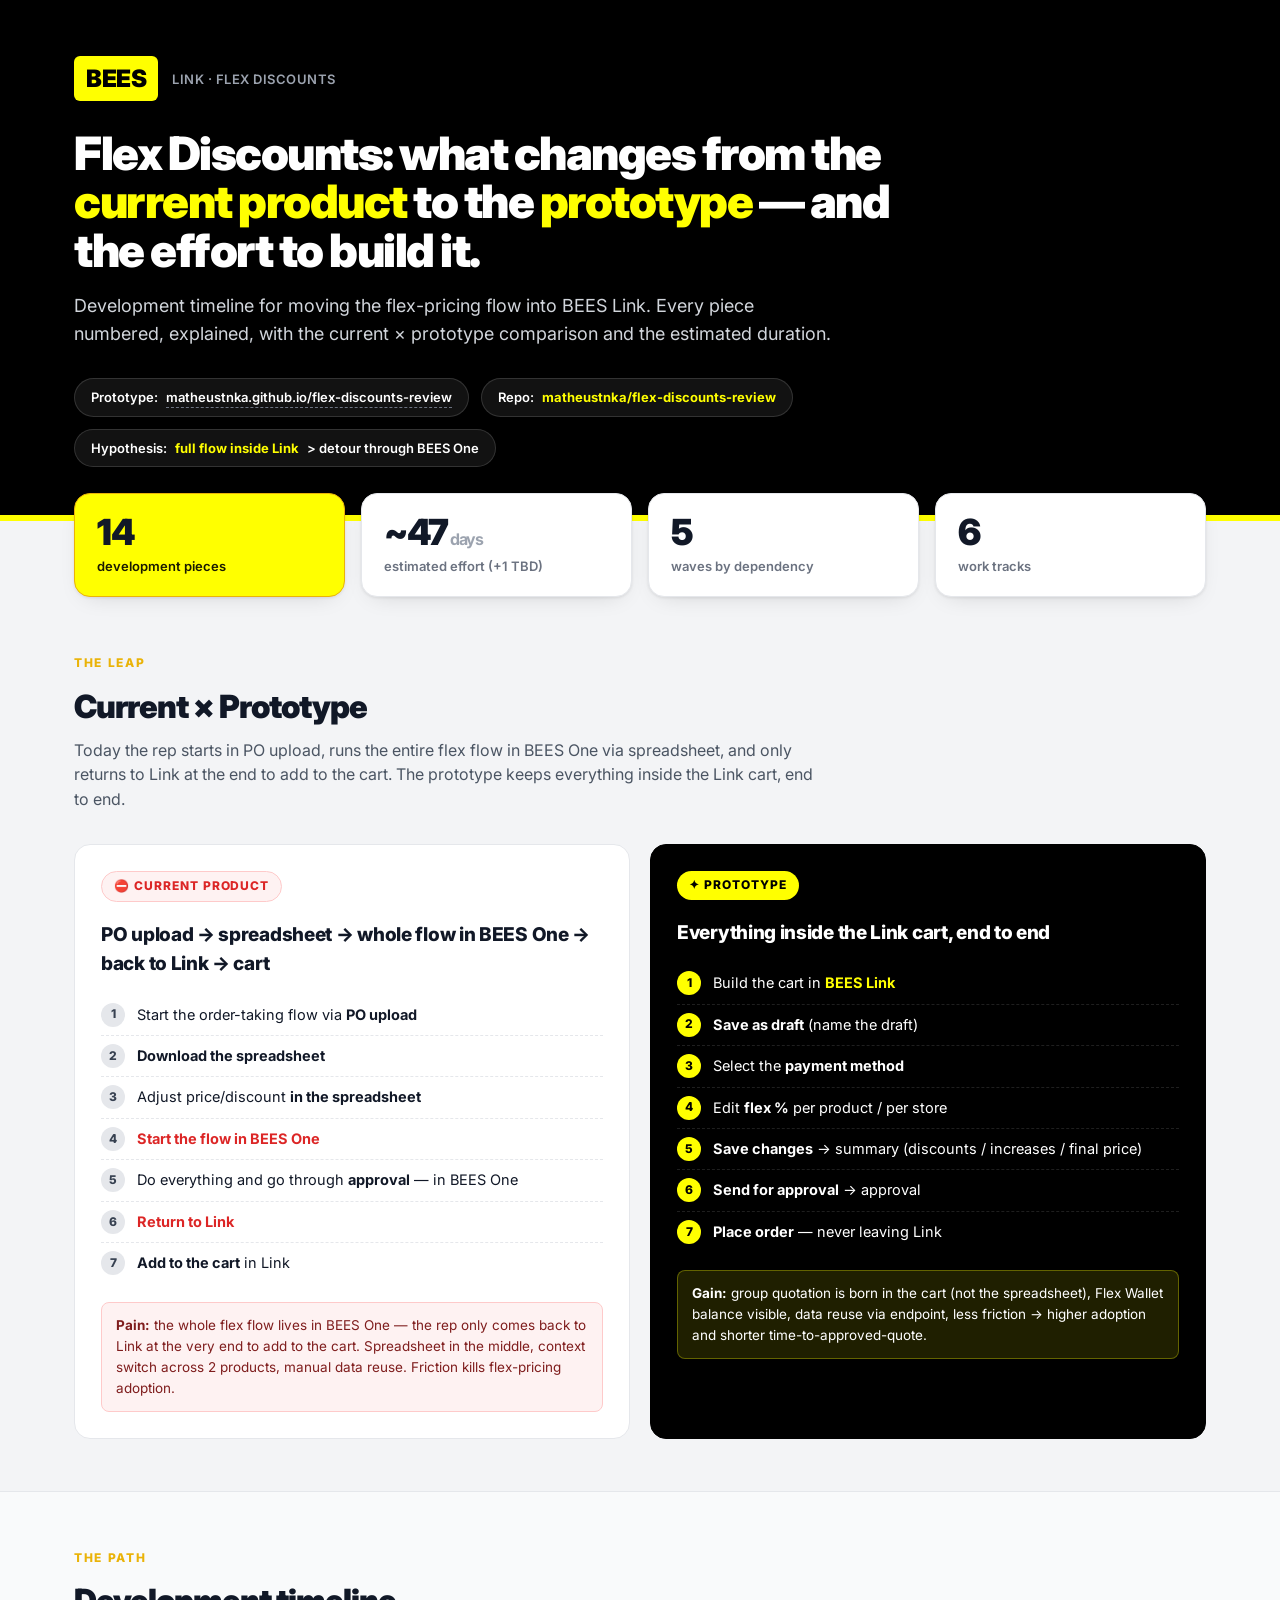
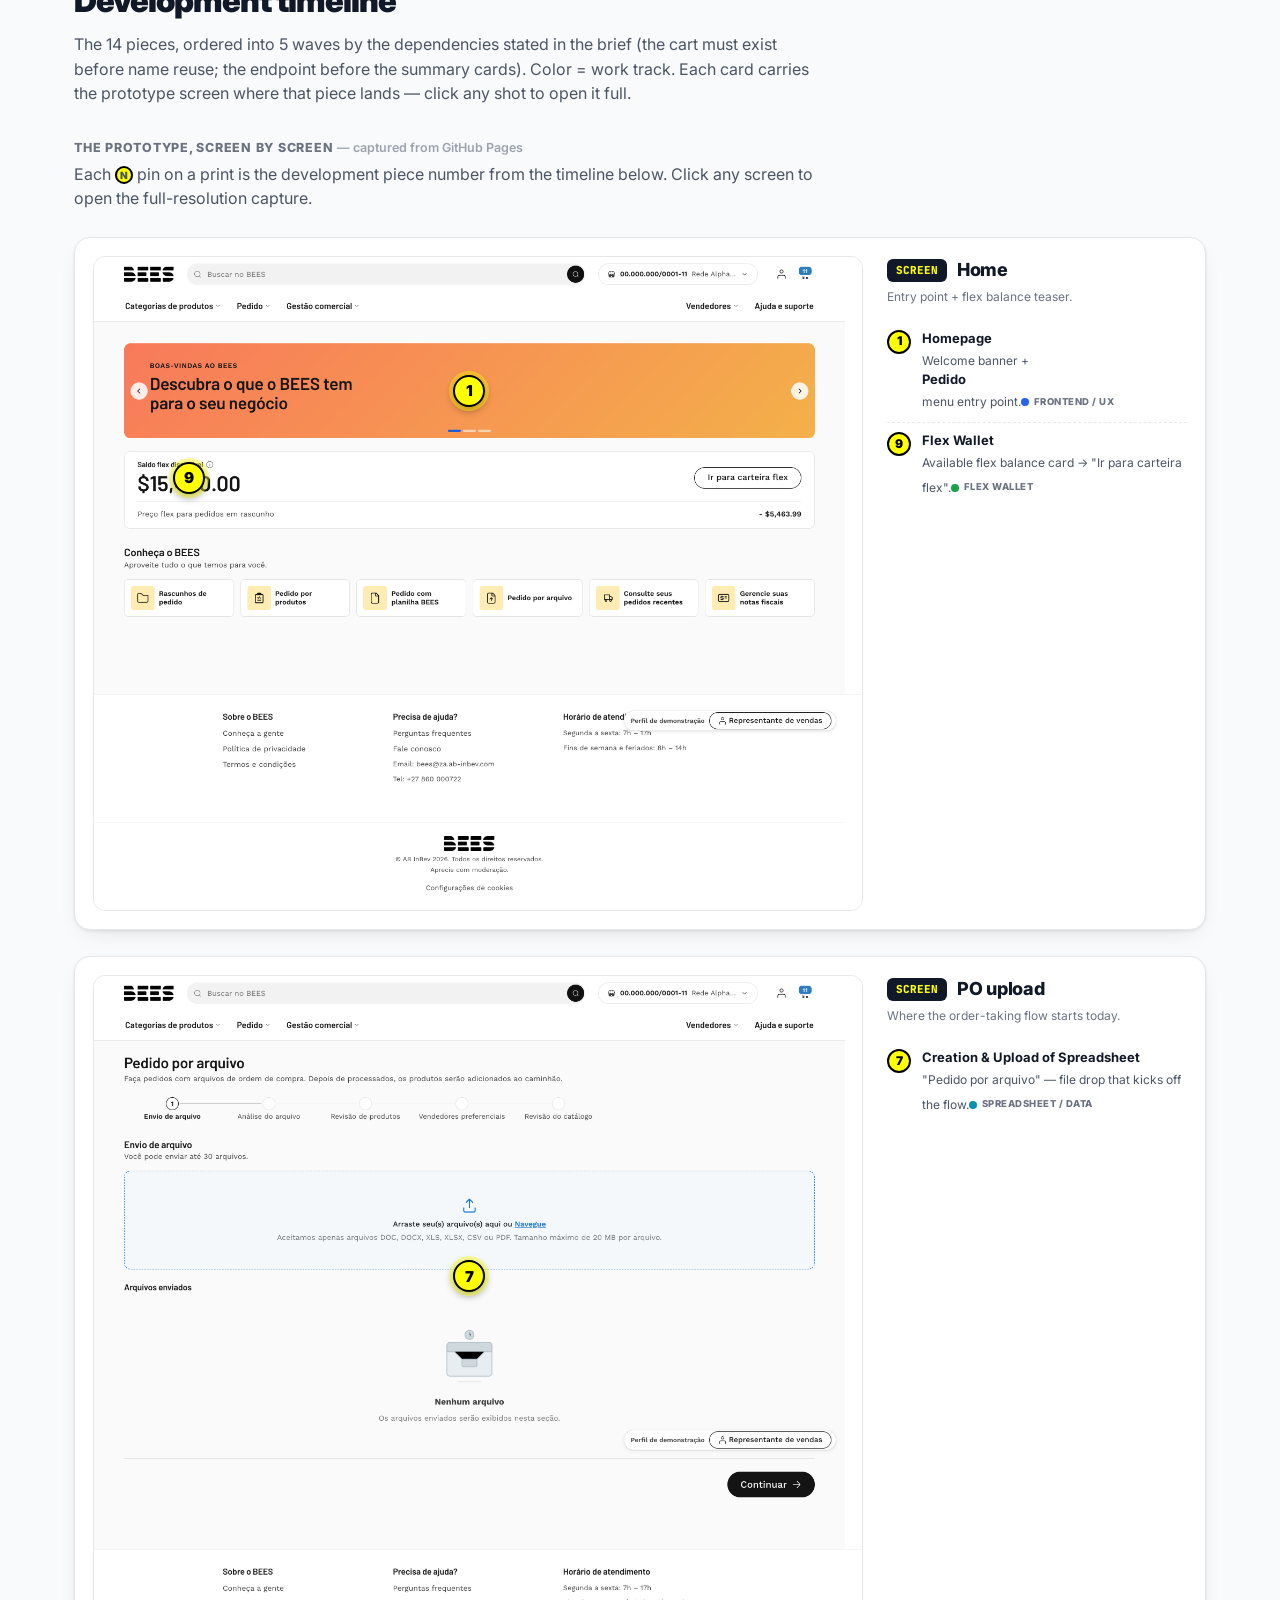
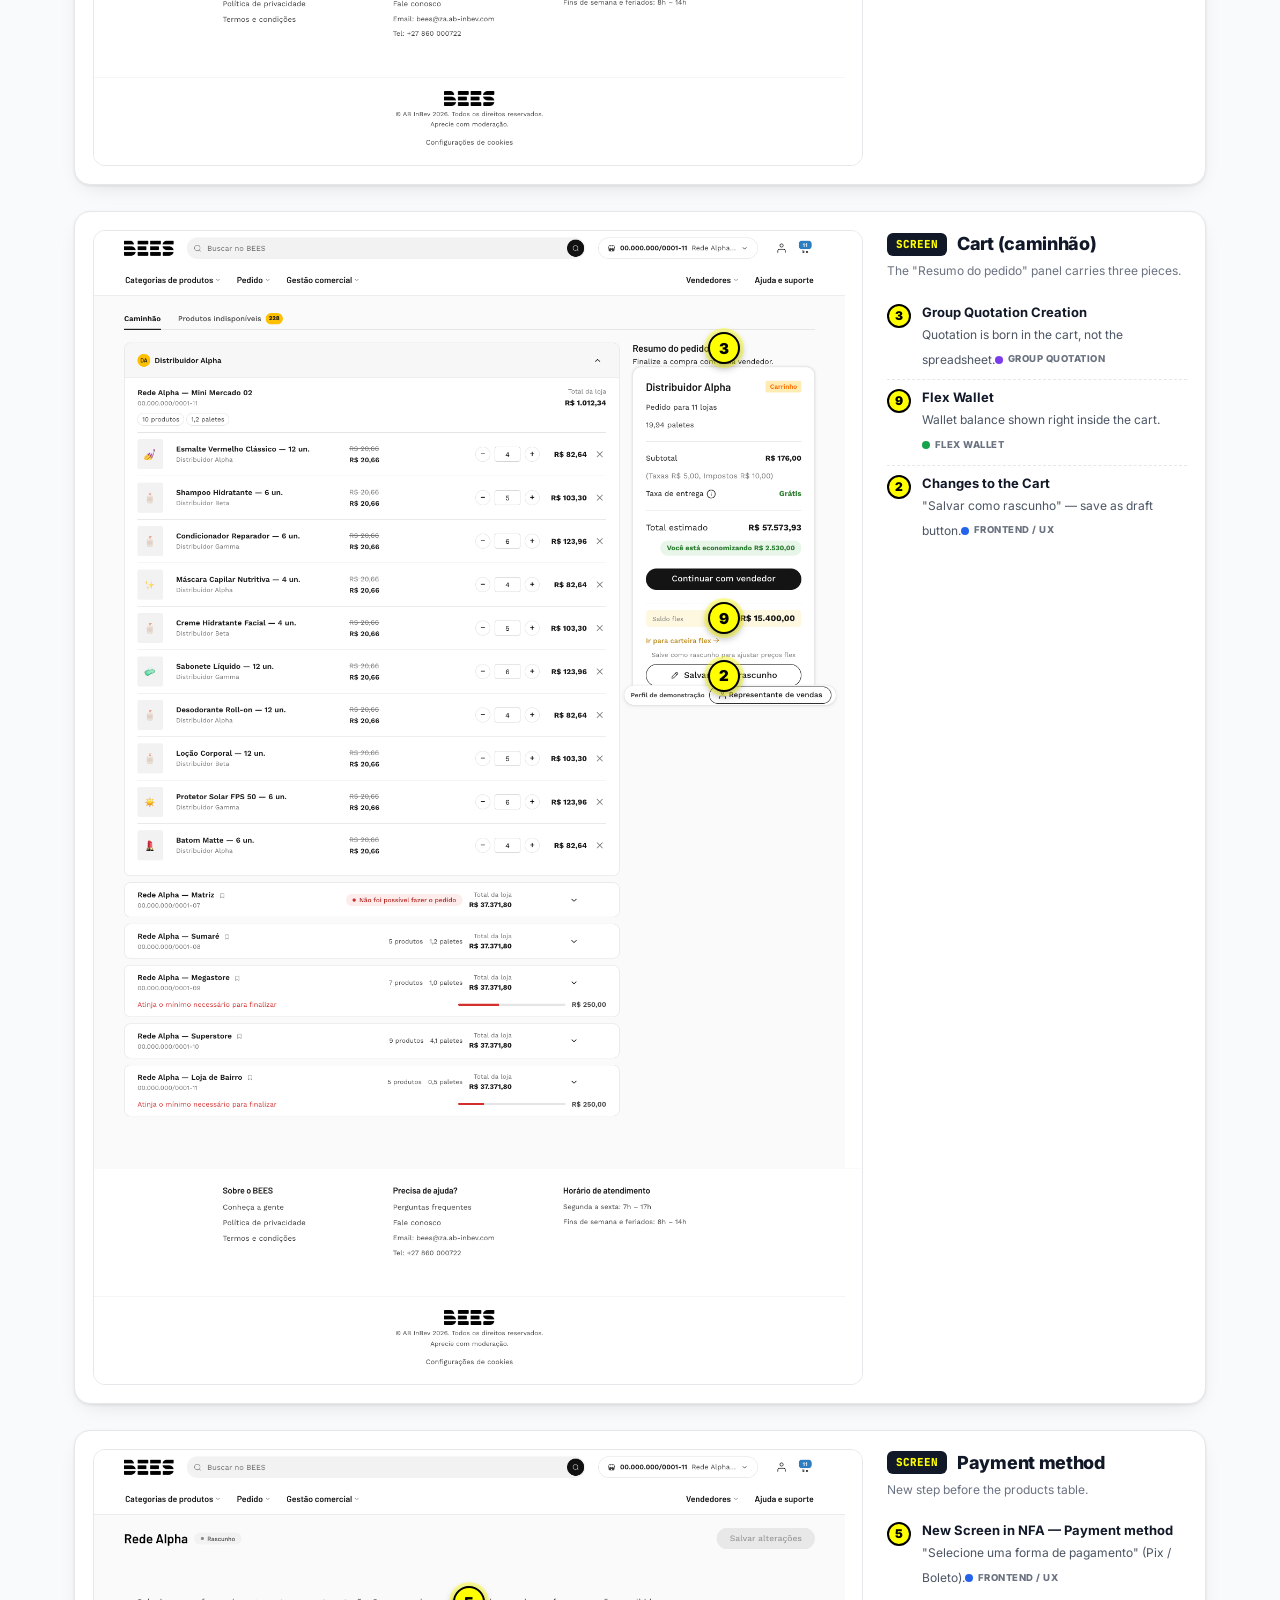
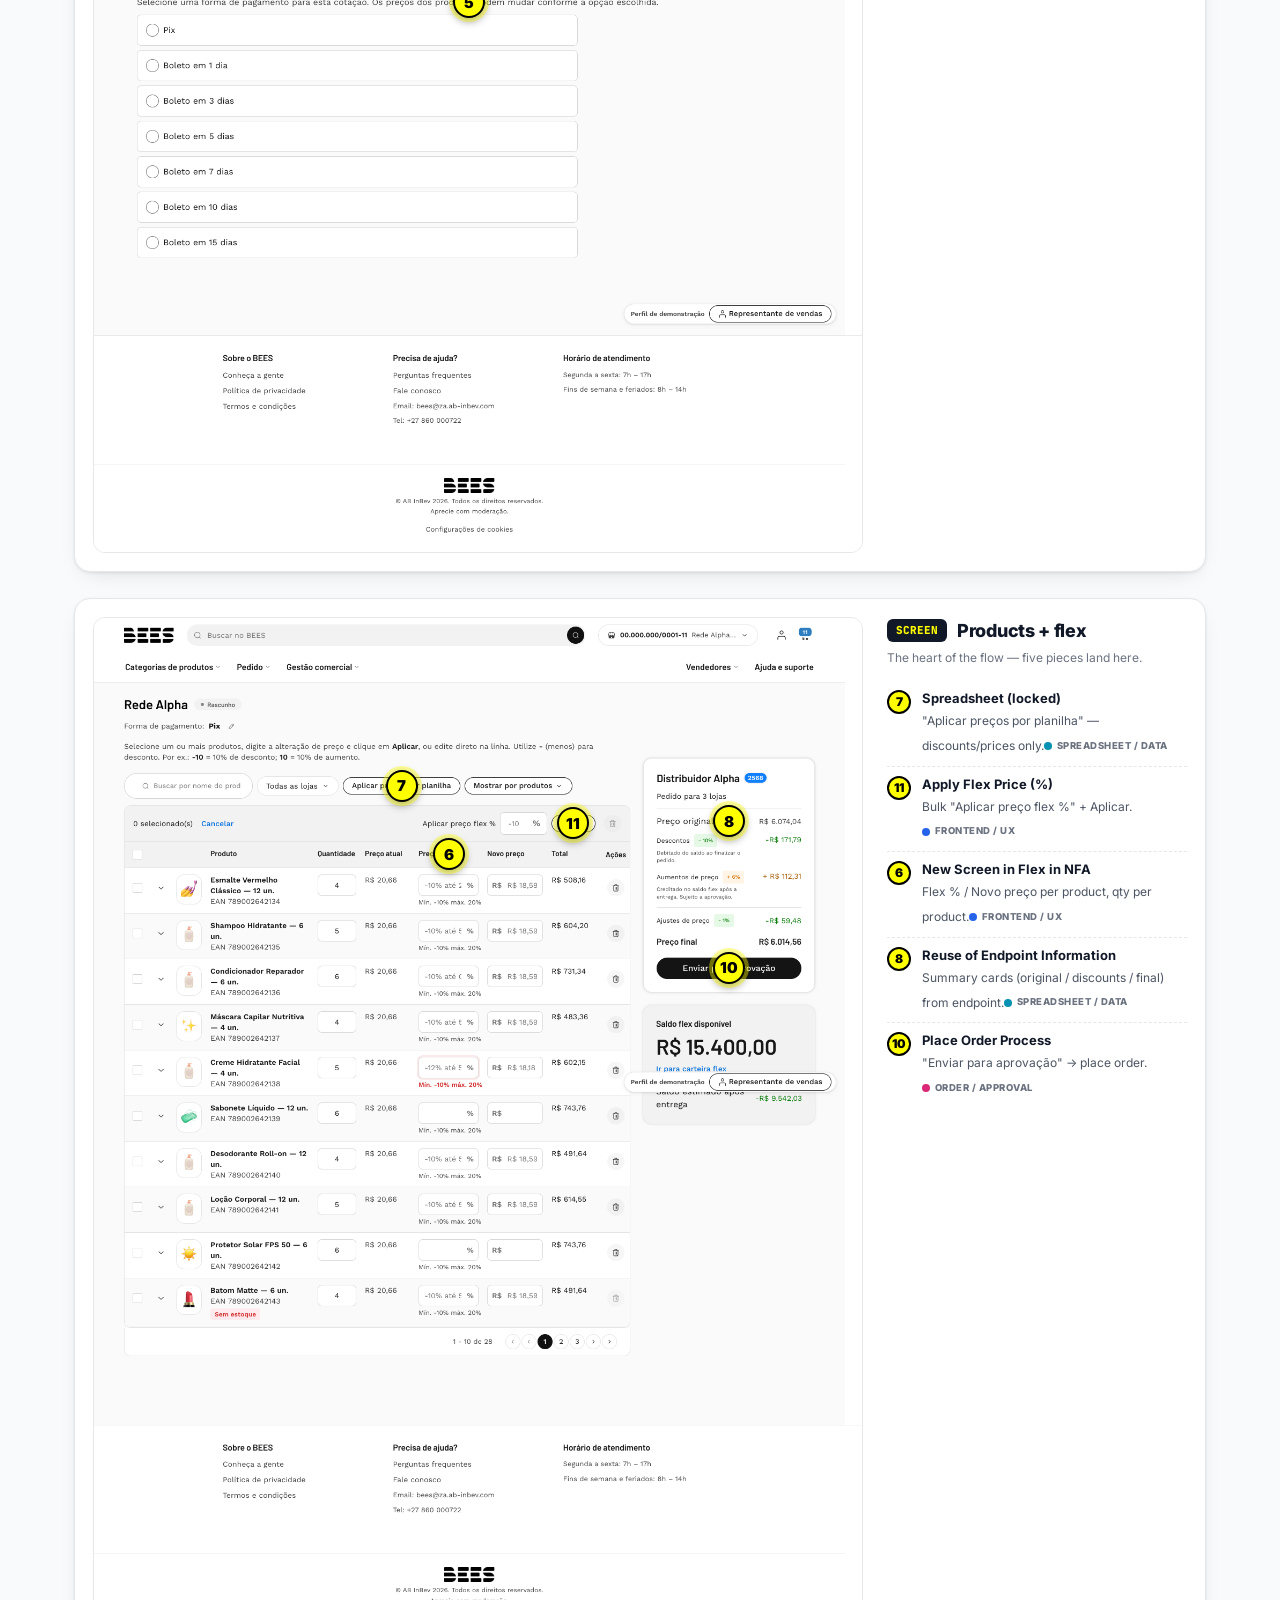
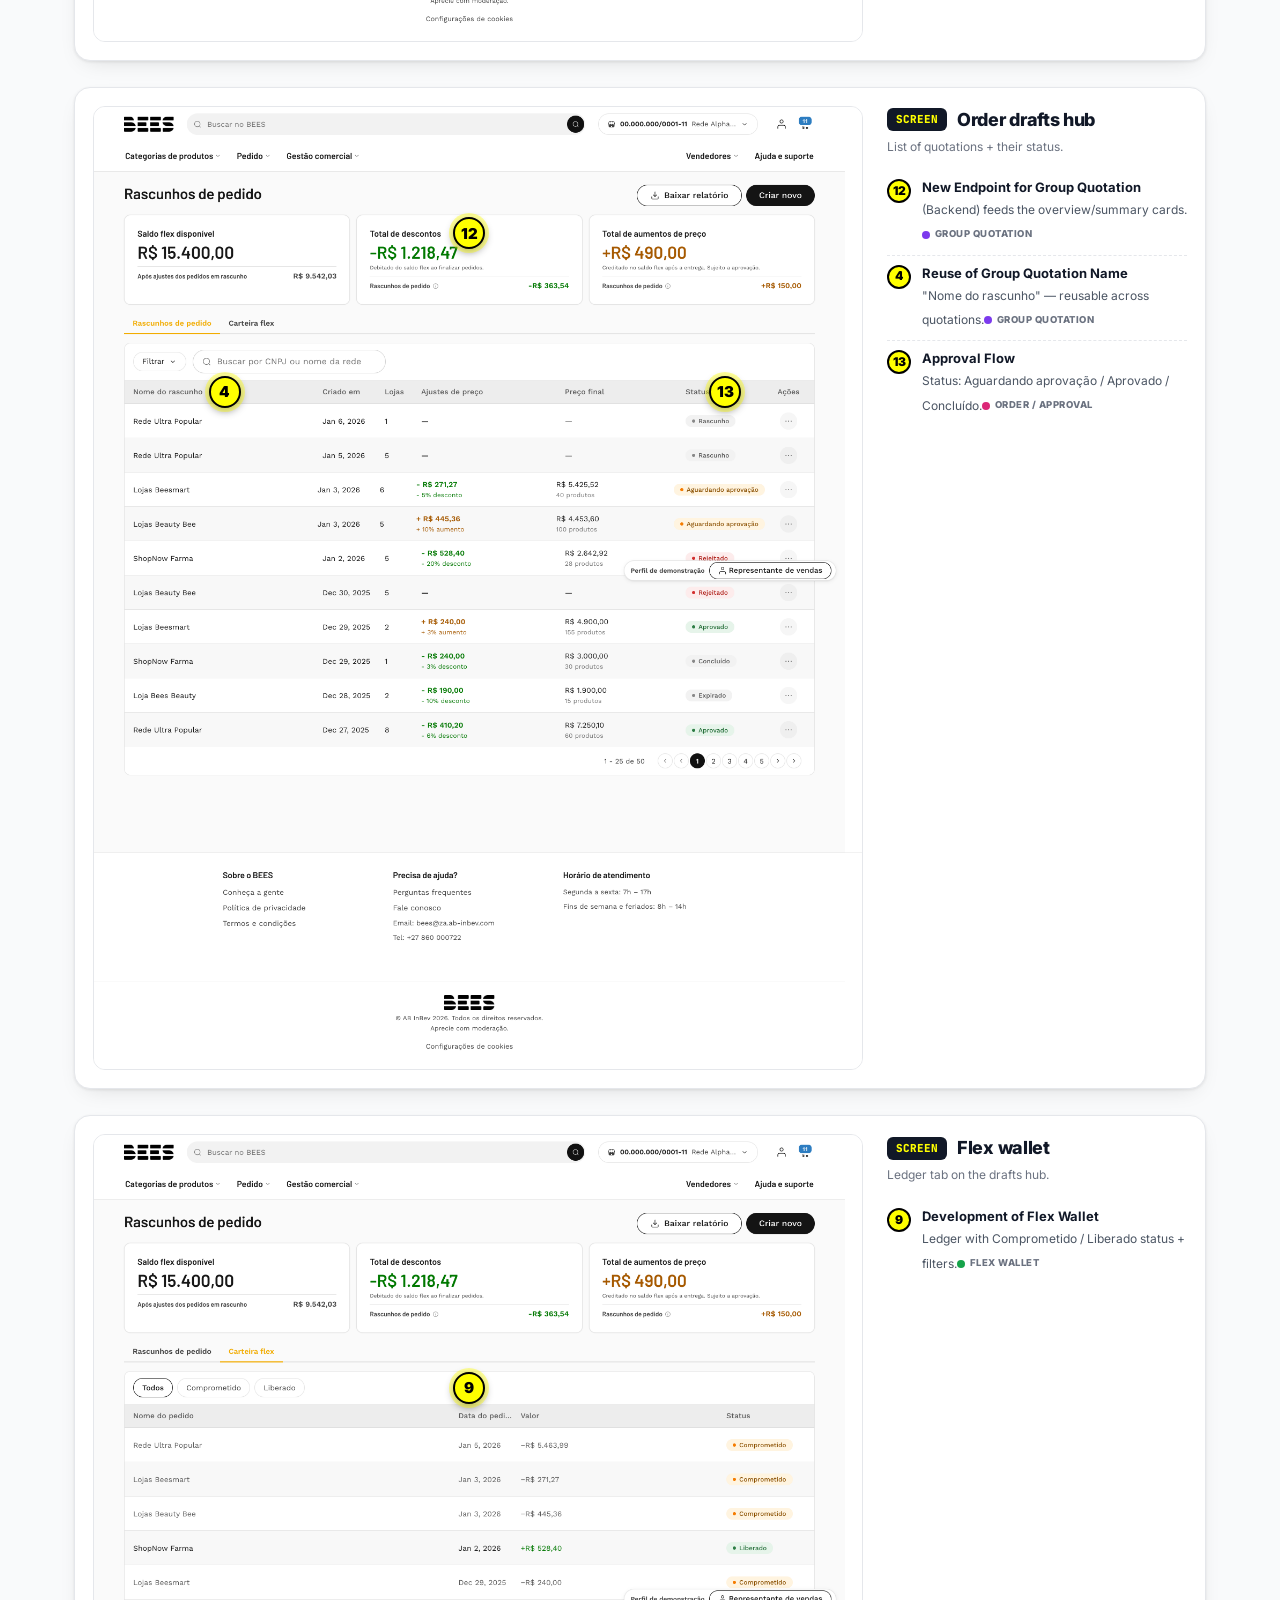
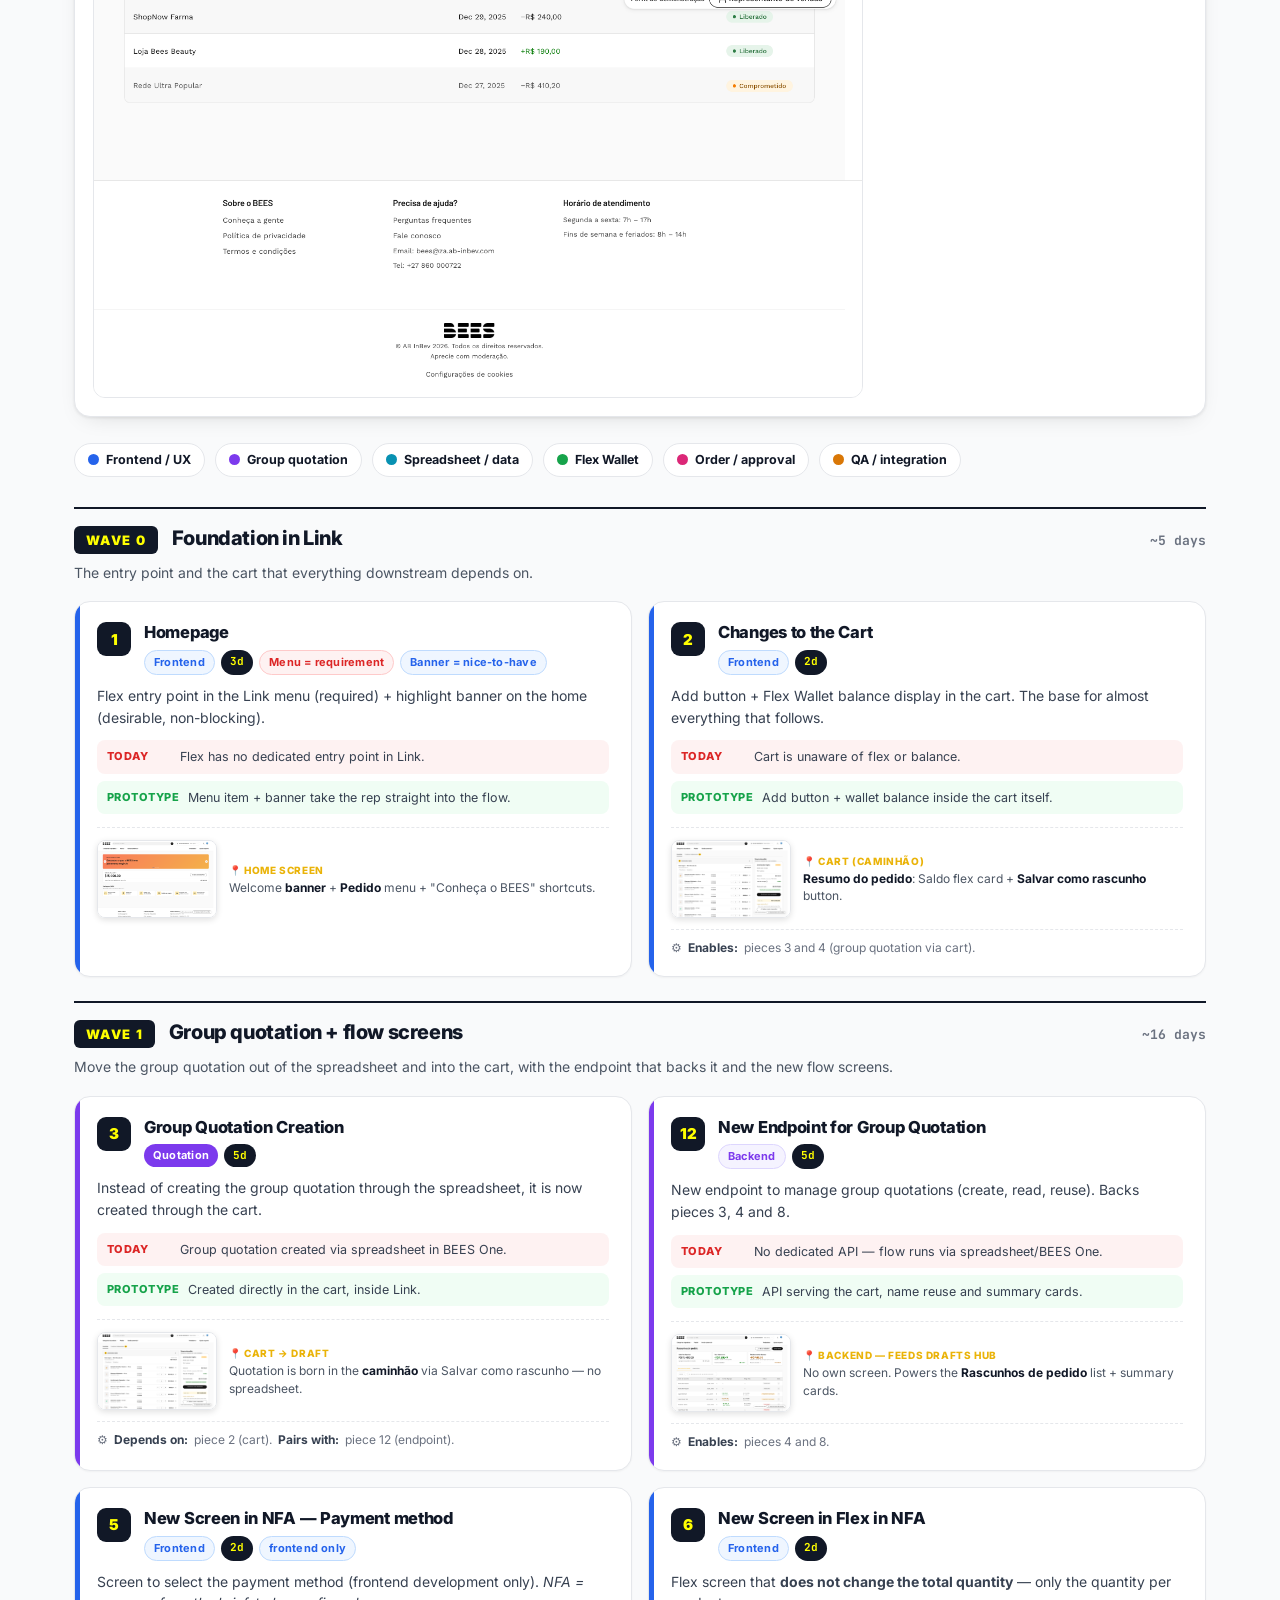
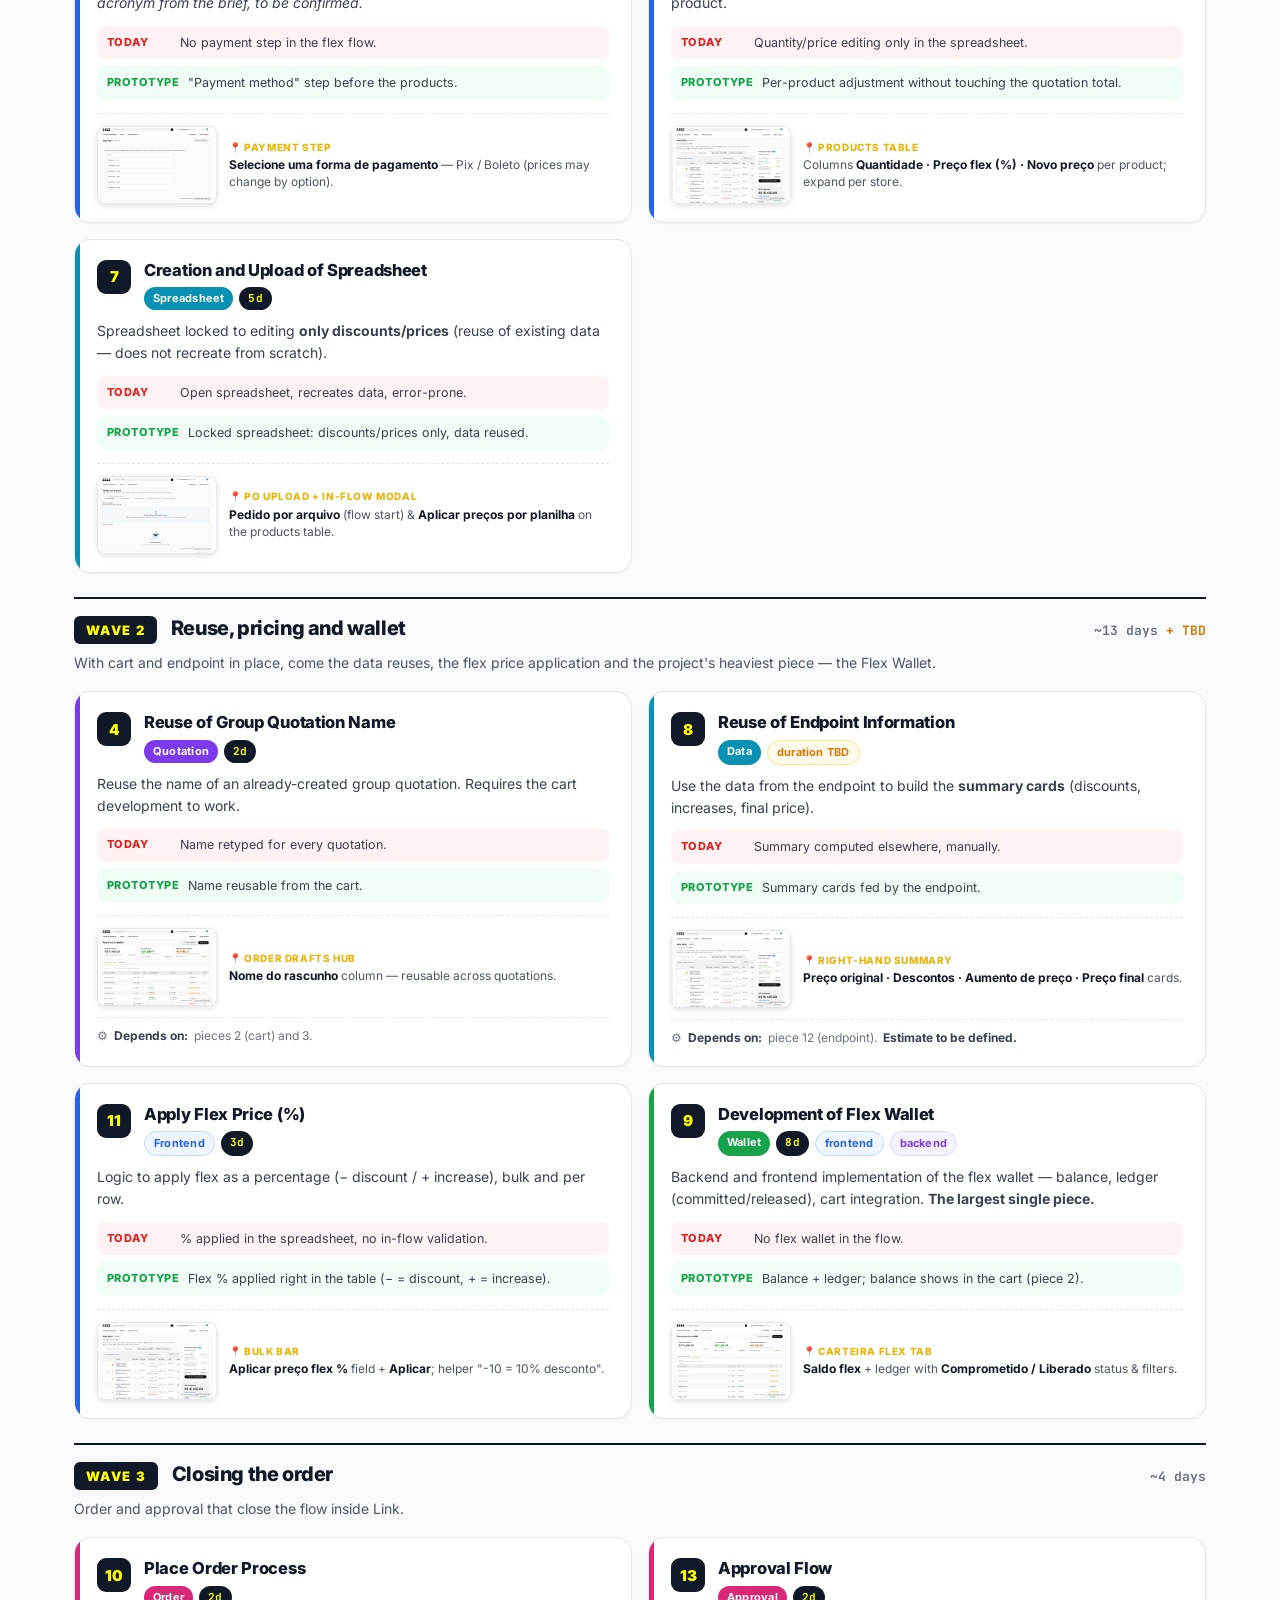
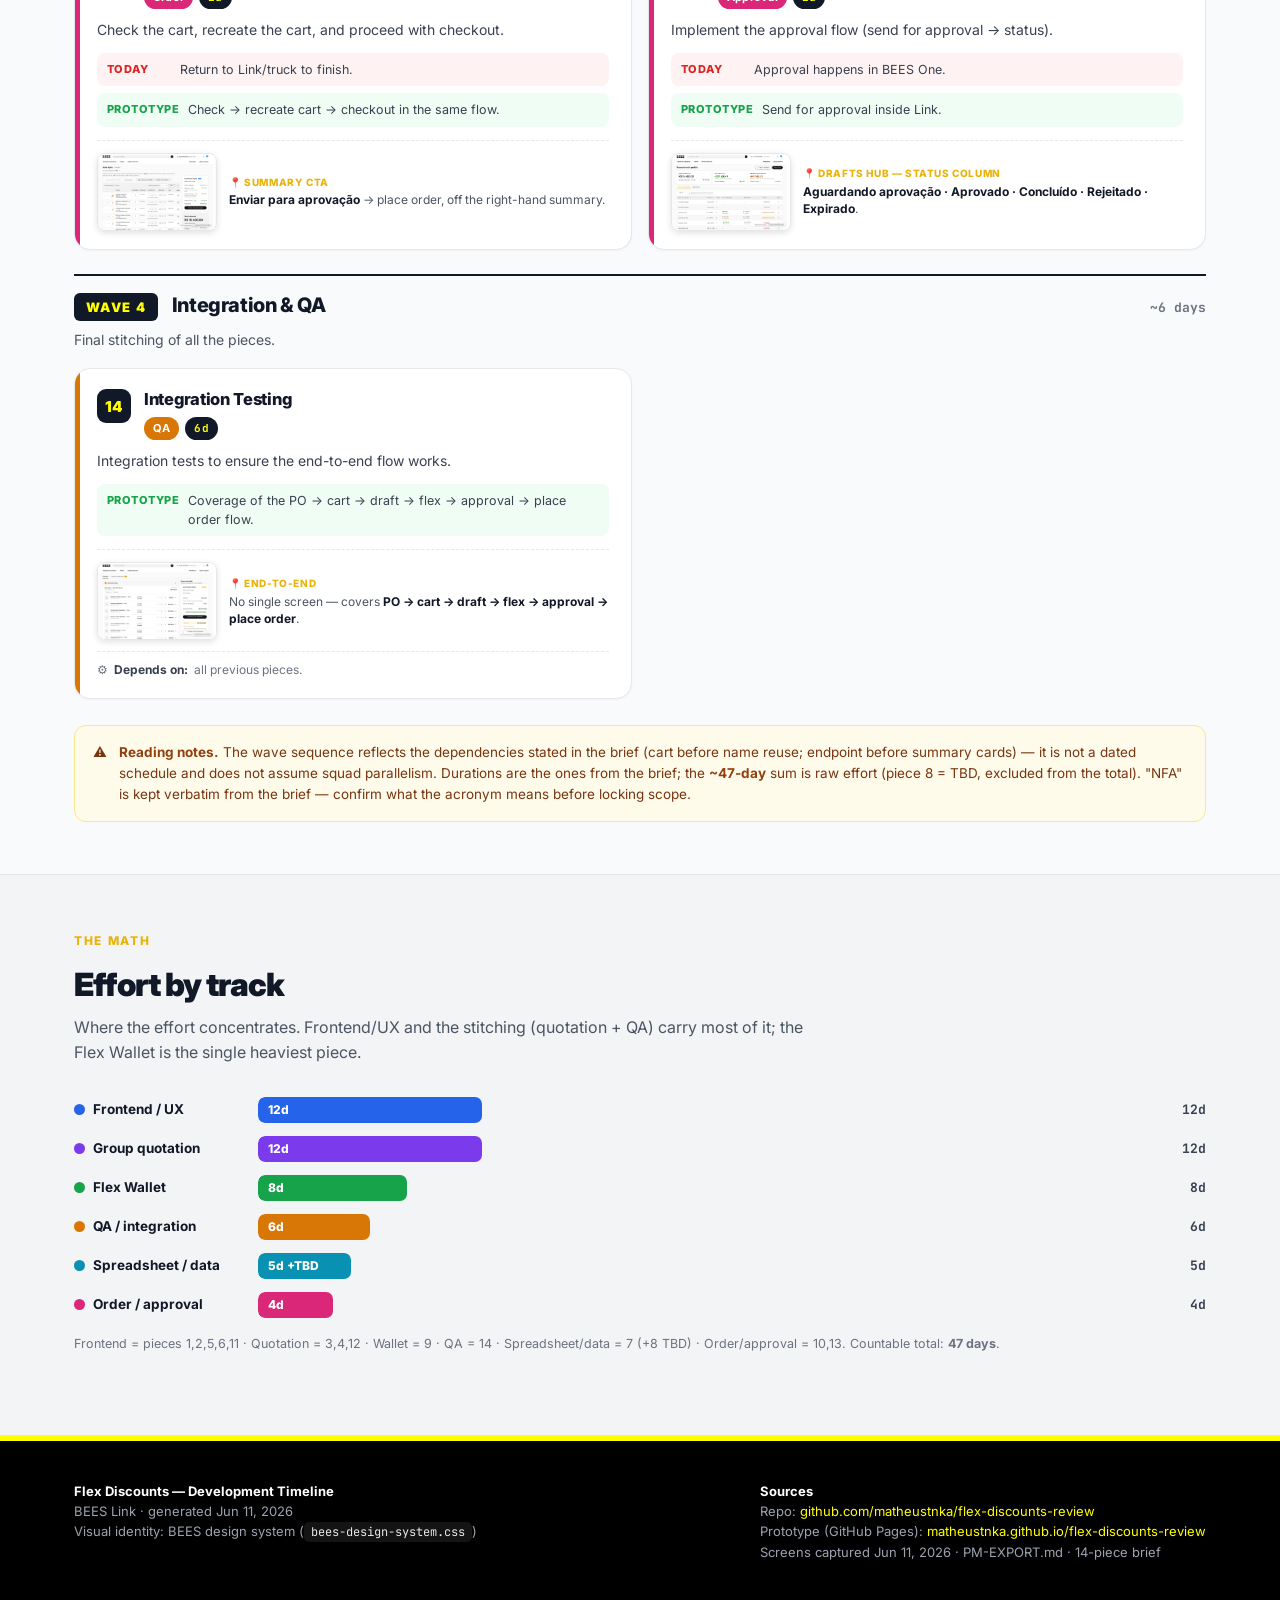
==== commit a29df5da: "feat(timeline): annotated full-size prototype screens with numbered dev-piece pins Co-Authored-By: C" ====
--- a/timeline/index.html
+++ b/timeline/index.html
@@ -127,13 +127,23 @@
   .screenref .cap .where{display:block;font-size:10px;font-weight:800;text-transform:uppercase;letter-spacing:.06em;color:var(--yellow-dark);margin-bottom:2px}
   .screenref .cap b{color:var(--g900)}
 
-  /* ===== GALLERY ===== */
-  .gallery{display:grid;grid-template-columns:repeat(4,1fr);gap:14px;margin-bottom:34px}
-  .gshot{text-decoration:none;background:var(--white);border:1px solid var(--g200);border-radius:var(--r-lg);overflow:hidden;box-shadow:0 1px 3px rgba(0,0,0,.06);transition:transform .12s,box-shadow .12s}
-  .gshot:hover{transform:translateY(-3px);box-shadow:var(--shadow)}
-  .gshot img{width:100%;height:128px;object-fit:cover;object-position:top left;display:block;border-bottom:1px solid var(--g200)}
-  .gshot .gl{padding:9px 12px;font-size:12.5px;font-weight:700;color:var(--g800);display:flex;align-items:center;gap:7px}
-  .gshot .gl .gnum{font-size:10px;font-weight:800;background:var(--g900);color:var(--bees);padding:2px 6px;border-radius:5px;font-family:var(--mono)}
+  /* ===== ANNOTATED SCREENS (pins on full prints) ===== */
+  .annot{display:grid;grid-template-columns:1fr 300px;gap:24px;align-items:start;margin-bottom:26px;background:#fff;border:1px solid var(--g200);border-radius:var(--r-xl);padding:18px;box-shadow:var(--shadow)}
+  .shotwrap{position:relative;border-radius:var(--r-lg);overflow:hidden;border:1px solid var(--g200);background:var(--g100)}
+  .shotwrap img{width:100%;display:block}
+  .pin{position:absolute;transform:translate(-50%,-50%);width:32px;height:32px;background:var(--bees);border:2.5px solid #000;border-radius:99px;color:#000;font-weight:900;font-size:15px;display:flex;align-items:center;justify-content:center;font-family:var(--font);z-index:2;box-shadow:0 0 0 4px rgba(255,255,0,.4),0 3px 9px rgba(0,0,0,.45)}
+  .ahead{display:flex;align-items:center;gap:10px;margin-bottom:4px}
+  .ahead .anum{font-size:11px;font-weight:800;background:var(--g900);color:var(--bees);padding:3px 9px;border-radius:6px;font-family:var(--mono)}
+  .ahead h4{font-size:18px;font-weight:800;letter-spacing:-.3px}
+  .pinlist .scap{font-size:12px;color:var(--g500);margin-bottom:14px}
+  .pinlist .pi{display:flex;gap:11px;align-items:flex-start;padding:9px 0;border-bottom:1px dashed var(--g200)}
+  .pinlist .pi:last-child{border-bottom:none}
+  .pinlist .pn{flex:0 0 auto;width:24px;height:24px;background:var(--bees);border:2px solid #000;color:#000;border-radius:99px;font-weight:900;font-size:12px;display:flex;align-items:center;justify-content:center}
+  .pinlist .pt b{display:block;font-size:13px;color:var(--g900);line-height:1.3}
+  .pinlist .pt span{font-size:12px;color:var(--g600)}
+  .pinlist .pt .trk{display:inline-flex;align-items:center;gap:5px;font-size:9.5px;font-weight:800;text-transform:uppercase;letter-spacing:.05em;margin-top:3px;color:var(--g500)}
+  .pinlist .pt .trk .dot{width:8px;height:8px;border-radius:99px}
+  @media(max-width:860px){.annot{grid-template-columns:1fr}}
 
   /* ===== SUMMARY BARS ===== */
   .bars{display:flex;flex-direction:column;gap:13px;margin-top:8px}
@@ -232,16 +242,116 @@
     <p class="sec-lede">The 14 pieces, ordered into 5 waves by the dependencies stated in the brief (the cart must exist before name reuse; the endpoint before the summary cards). Color = work track. Each card carries the prototype screen where that piece lands — click any shot to open it full.</p>
 
     <a id="screens"></a>
-    <p style="font-size:12.5px;font-weight:800;letter-spacing:.06em;text-transform:uppercase;color:var(--g500);margin:0 0 12px">The prototype, screen by screen <span style="font-weight:600;text-transform:none;letter-spacing:0;color:var(--g400)">— captured from GitHub Pages</span></p>
-    <div class="gallery">
-      <a class="gshot" href="shots/home.png" target="_blank"><img src="shots/thumb-home.png" alt="Home"><span class="gl"><span class="gnum">1·9</span>Home — banner, menu, flex balance</span></a>
-      <a class="gshot" href="shots/po-upload.png" target="_blank"><img src="shots/thumb-po-upload.png" alt="PO upload"><span class="gl"><span class="gnum">7</span>PO upload — flow start</span></a>
-      <a class="gshot" href="shots/cart.png" target="_blank"><img src="shots/thumb-cart.png" alt="Cart"><span class="gl"><span class="gnum">2·3</span>Cart — save as draft, balance</span></a>
-      <a class="gshot" href="shots/order-draft.png" target="_blank"><img src="shots/thumb-order-draft.png" alt="Payment method"><span class="gl"><span class="gnum">5</span>Payment method step</span></a>
-      <a class="gshot" href="shots/order-products.png" target="_blank"><img src="shots/thumb-order-products.png" alt="Products + flex"><span class="gl"><span class="gnum">6·8·11</span>Products — flex %, summary</span></a>
-      <a class="gshot" href="shots/drafts.png" target="_blank"><img src="shots/thumb-drafts.png" alt="Order drafts hub"><span class="gl"><span class="gnum">4·13</span>Order drafts — names, status</span></a>
-      <a class="gshot" href="shots/wallet.png" target="_blank"><img src="shots/thumb-wallet.png" alt="Flex wallet"><span class="gl"><span class="gnum">9</span>Flex wallet — ledger</span></a>
-      <a class="gshot" href="shots/order-products.png" target="_blank"><img src="shots/thumb-order-products.png" alt="Place order"><span class="gl"><span class="gnum">10</span>Send for approval → place order</span></a>
+    <p style="font-size:12.5px;font-weight:800;letter-spacing:.06em;text-transform:uppercase;color:var(--g500);margin:0 0 4px">The prototype, screen by screen <span style="font-weight:600;text-transform:none;letter-spacing:0;color:var(--g400)">— captured from GitHub Pages</span></p>
+    <p class="sec-lede" style="margin-bottom:26px">Each <span style="display:inline-flex;width:18px;height:18px;background:var(--bees);border:2px solid #000;border-radius:99px;font-size:10px;font-weight:900;align-items:center;justify-content:center;vertical-align:middle">N</span> pin on a print is the development piece number from the timeline below. Click any screen to open the full-resolution capture.</p>
+
+    <!-- HOME -->
+    <div class="annot">
+      <a class="shotwrap" href="shots/home.png" target="_blank">
+        <img src="shots/home.png" alt="Home screen">
+        <span class="pin" style="left:48.88%;top:20.49%">1</span>
+        <span class="pin" style="left:12.38%;top:33.79%">9</span>
+      </a>
+      <div class="pinlist">
+        <div class="ahead"><span class="anum">SCREEN</span><h4>Home</h4></div>
+        <p class="scap">Entry point + flex balance teaser.</p>
+        <div class="pi"><span class="pn">1</span><span class="pt"><b>Homepage</b><span>Welcome banner + <b>Pedido</b> menu entry point.</span><span class="trk"><span class="dot" style="background:var(--t-fe)"></span>Frontend / UX</span></span></div>
+        <div class="pi"><span class="pn">9</span><span class="pt"><b>Flex Wallet</b><span>Available flex balance card → "Ir para carteira flex".</span><span class="trk"><span class="dot" style="background:var(--t-wallet)"></span>Flex Wallet</span></span></div>
+      </div>
+    </div>
+
+    <!-- PO UPLOAD -->
+    <div class="annot">
+      <a class="shotwrap" href="shots/po-upload.png" target="_blank">
+        <img src="shots/po-upload.png" alt="PO upload screen">
+        <span class="pin" style="left:48.88%;top:38%">7</span>
+      </a>
+      <div class="pinlist">
+        <div class="ahead"><span class="anum">SCREEN</span><h4>PO upload</h4></div>
+        <p class="scap">Where the order-taking flow starts today.</p>
+        <div class="pi"><span class="pn">7</span><span class="pt"><b>Creation & Upload of Spreadsheet</b><span>"Pedido por arquivo" — file drop that kicks off the flow.</span><span class="trk"><span class="dot" style="background:var(--t-sheet)"></span>Spreadsheet / data</span></span></div>
+      </div>
+    </div>
+
+    <!-- CART -->
+    <div class="annot">
+      <a class="shotwrap" href="shots/cart.png" target="_blank">
+        <img src="shots/cart.png" alt="Cart screen">
+        <span class="pin" style="left:81.98%;top:10.16%">3</span>
+        <span class="pin" style="left:81.98%;top:33.58%">9</span>
+        <span class="pin" style="left:81.98%;top:38.54%">2</span>
+      </a>
+      <div class="pinlist">
+        <div class="ahead"><span class="anum">SCREEN</span><h4>Cart (caminhão)</h4></div>
+        <p class="scap">The "Resumo do pedido" panel carries three pieces.</p>
+        <div class="pi"><span class="pn">3</span><span class="pt"><b>Group Quotation Creation</b><span>Quotation is born in the cart, not the spreadsheet.</span><span class="trk"><span class="dot" style="background:var(--t-cot)"></span>Group quotation</span></span></div>
+        <div class="pi"><span class="pn">9</span><span class="pt"><b>Flex Wallet</b><span>Wallet balance shown right inside the cart.</span><span class="trk"><span class="dot" style="background:var(--t-wallet)"></span>Flex Wallet</span></span></div>
+        <div class="pi"><span class="pn">2</span><span class="pt"><b>Changes to the Cart</b><span>"Salvar como rascunho" — save as draft button.</span><span class="trk"><span class="dot" style="background:var(--t-fe)"></span>Frontend / UX</span></span></div>
+      </div>
+    </div>
+
+    <!-- PAYMENT -->
+    <div class="annot">
+      <a class="shotwrap" href="shots/order-draft.png" target="_blank">
+        <img src="shots/order-draft.png" alt="Payment method screen">
+        <span class="pin" style="left:48.88%;top:21.71%">5</span>
+      </a>
+      <div class="pinlist">
+        <div class="ahead"><span class="anum">SCREEN</span><h4>Payment method</h4></div>
+        <p class="scap">New step before the products table.</p>
+        <div class="pi"><span class="pn">5</span><span class="pt"><b>New Screen in NFA — Payment method</b><span>"Selecione uma forma de pagamento" (Pix / Boleto).</span><span class="trk"><span class="dot" style="background:var(--t-fe)"></span>Frontend / UX</span></span></div>
+      </div>
+    </div>
+
+    <!-- PRODUCTS -->
+    <div class="annot">
+      <a class="shotwrap" href="shots/order-products.png" target="_blank">
+        <img src="shots/order-products.png" alt="Products + flex screen">
+        <span class="pin" style="left:40.04%;top:16.41%">7</span>
+        <span class="pin" style="left:62.43%;top:20.08%">11</span>
+        <span class="pin" style="left:46.16%;top:23.13%">6</span>
+        <span class="pin" style="left:82.68%;top:19.87%">8</span>
+        <span class="pin" style="left:82.68%;top:34.24%">10</span>
+      </a>
+      <div class="pinlist">
+        <div class="ahead"><span class="anum">SCREEN</span><h4>Products + flex</h4></div>
+        <p class="scap">The heart of the flow — five pieces land here.</p>
+        <div class="pi"><span class="pn">7</span><span class="pt"><b>Spreadsheet (locked)</b><span>"Aplicar preços por planilha" — discounts/prices only.</span><span class="trk"><span class="dot" style="background:var(--t-sheet)"></span>Spreadsheet / data</span></span></div>
+        <div class="pi"><span class="pn">11</span><span class="pt"><b>Apply Flex Price (%)</b><span>Bulk "Aplicar preço flex %" + Aplicar.</span><span class="trk"><span class="dot" style="background:var(--t-fe)"></span>Frontend / UX</span></span></div>
+        <div class="pi"><span class="pn">6</span><span class="pt"><b>New Screen in Flex in NFA</b><span>Flex % / Novo preço per product, qty per product.</span><span class="trk"><span class="dot" style="background:var(--t-fe)"></span>Frontend / UX</span></span></div>
+        <div class="pi"><span class="pn">8</span><span class="pt"><b>Reuse of Endpoint Information</b><span>Summary cards (original / discounts / final) from endpoint.</span><span class="trk"><span class="dot" style="background:var(--t-sheet)"></span>Spreadsheet / data</span></span></div>
+        <div class="pi"><span class="pn">10</span><span class="pt"><b>Place Order Process</b><span>"Enviar para aprovação" → place order.</span><span class="trk"><span class="dot" style="background:var(--t-close)"></span>Order / approval</span></span></div>
+      </div>
+    </div>
+
+    <!-- DRAFTS -->
+    <div class="annot">
+      <a class="shotwrap" href="shots/drafts.png" target="_blank">
+        <img src="shots/drafts.png" alt="Order drafts hub">
+        <span class="pin" style="left:48.88%;top:13.17%">12</span>
+        <span class="pin" style="left:17.01%;top:29.61%">4</span>
+        <span class="pin" style="left:82.19%;top:29.61%">13</span>
+      </a>
+      <div class="pinlist">
+        <div class="ahead"><span class="anum">SCREEN</span><h4>Order drafts hub</h4></div>
+        <p class="scap">List of quotations + their status.</p>
+        <div class="pi"><span class="pn">12</span><span class="pt"><b>New Endpoint for Group Quotation</b><span>(Backend) feeds the overview/summary cards.</span><span class="trk"><span class="dot" style="background:var(--t-cot)"></span>Group quotation</span></span></div>
+        <div class="pi"><span class="pn">4</span><span class="pt"><b>Reuse of Group Quotation Name</b><span>"Nome do rascunho" — reusable across quotations.</span><span class="trk"><span class="dot" style="background:var(--t-cot)"></span>Group quotation</span></span></div>
+        <div class="pi"><span class="pn">13</span><span class="pt"><b>Approval Flow</b><span>Status: Aguardando aprovação / Aprovado / Concluído.</span><span class="trk"><span class="dot" style="background:var(--t-close)"></span>Order / approval</span></span></div>
+      </div>
+    </div>
+
+    <!-- WALLET -->
+    <div class="annot">
+      <a class="shotwrap" href="shots/wallet.png" target="_blank">
+        <img src="shots/wallet.png" alt="Flex wallet ledger">
+        <span class="pin" style="left:48.88%;top:29.3%">9</span>
+      </a>
+      <div class="pinlist">
+        <div class="ahead"><span class="anum">SCREEN</span><h4>Flex wallet</h4></div>
+        <p class="scap">Ledger tab on the drafts hub.</p>
+        <div class="pi"><span class="pn">9</span><span class="pt"><b>Development of Flex Wallet</b><span>Ledger with Comprometido / Liberado status + filters.</span><span class="trk"><span class="dot" style="background:var(--t-wallet)"></span>Flex Wallet</span></span></div>
+      </div>
     </div>
 
     <div class="legend">
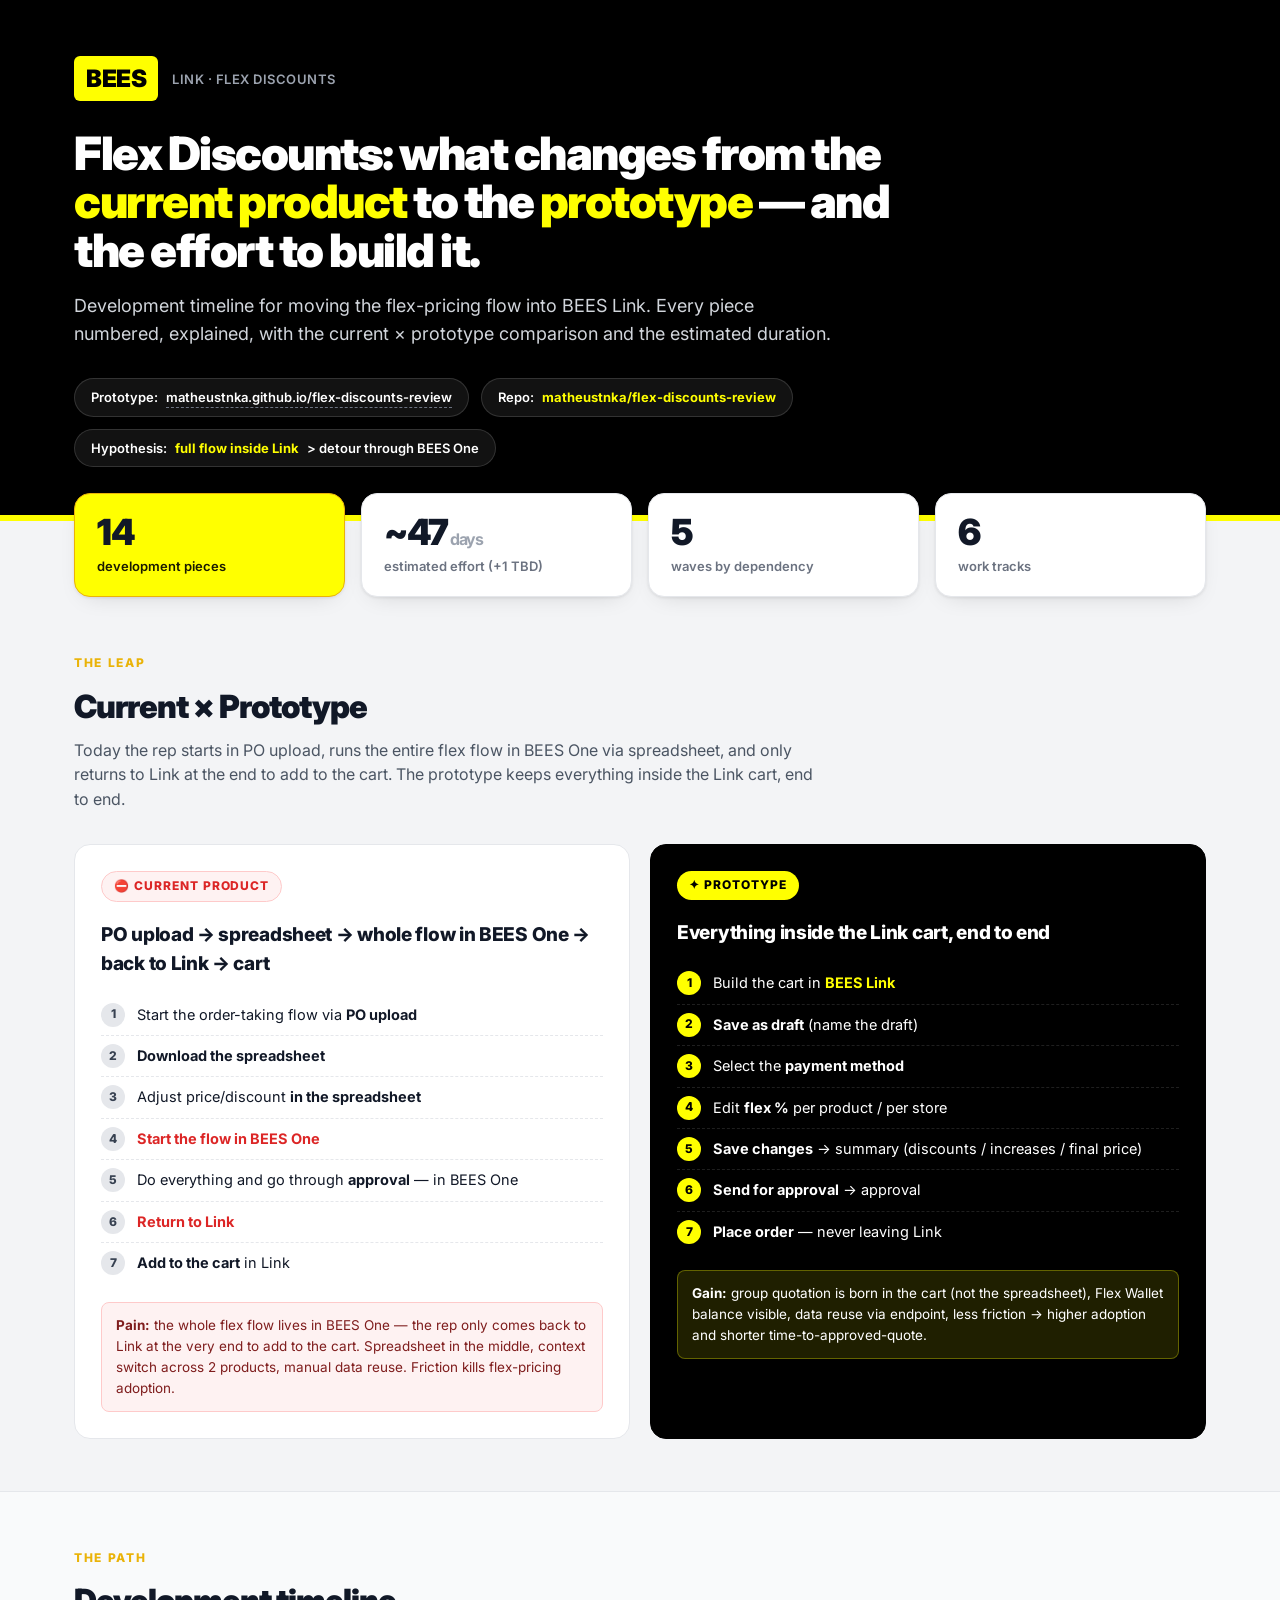
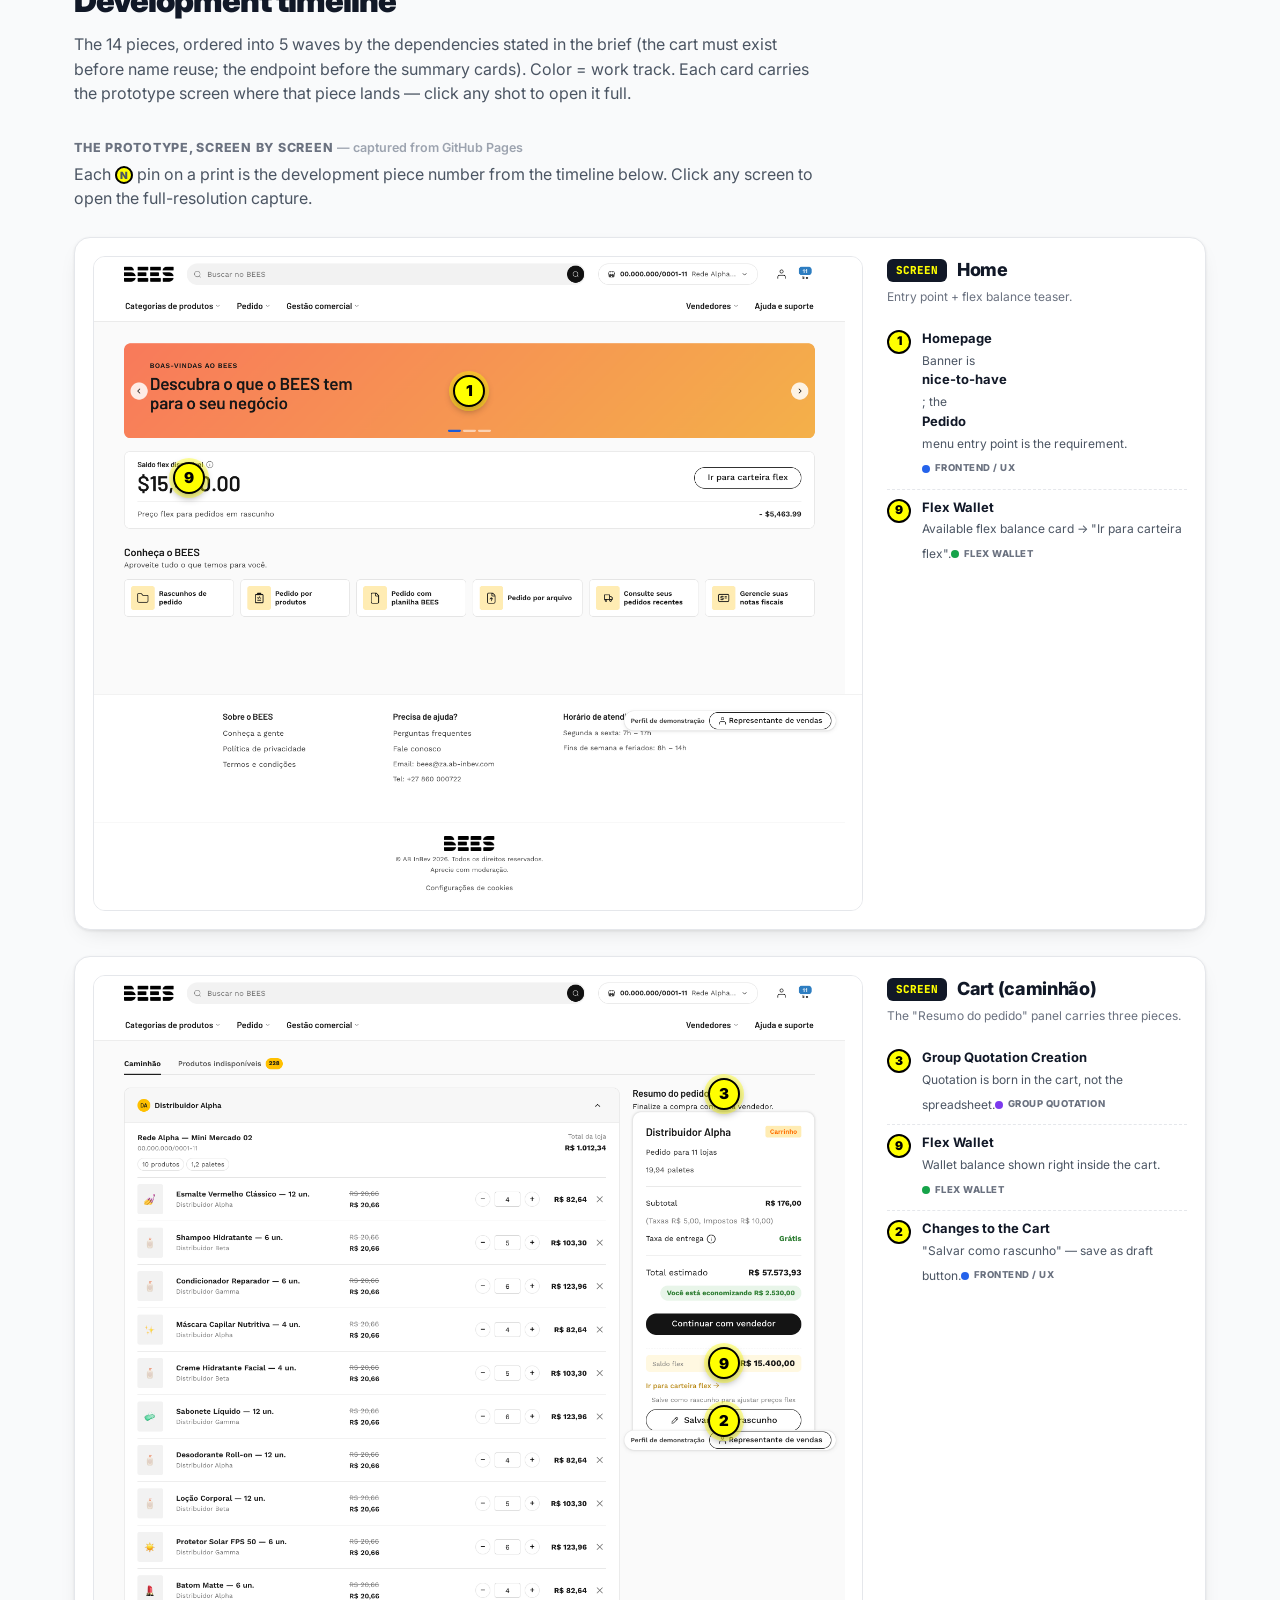
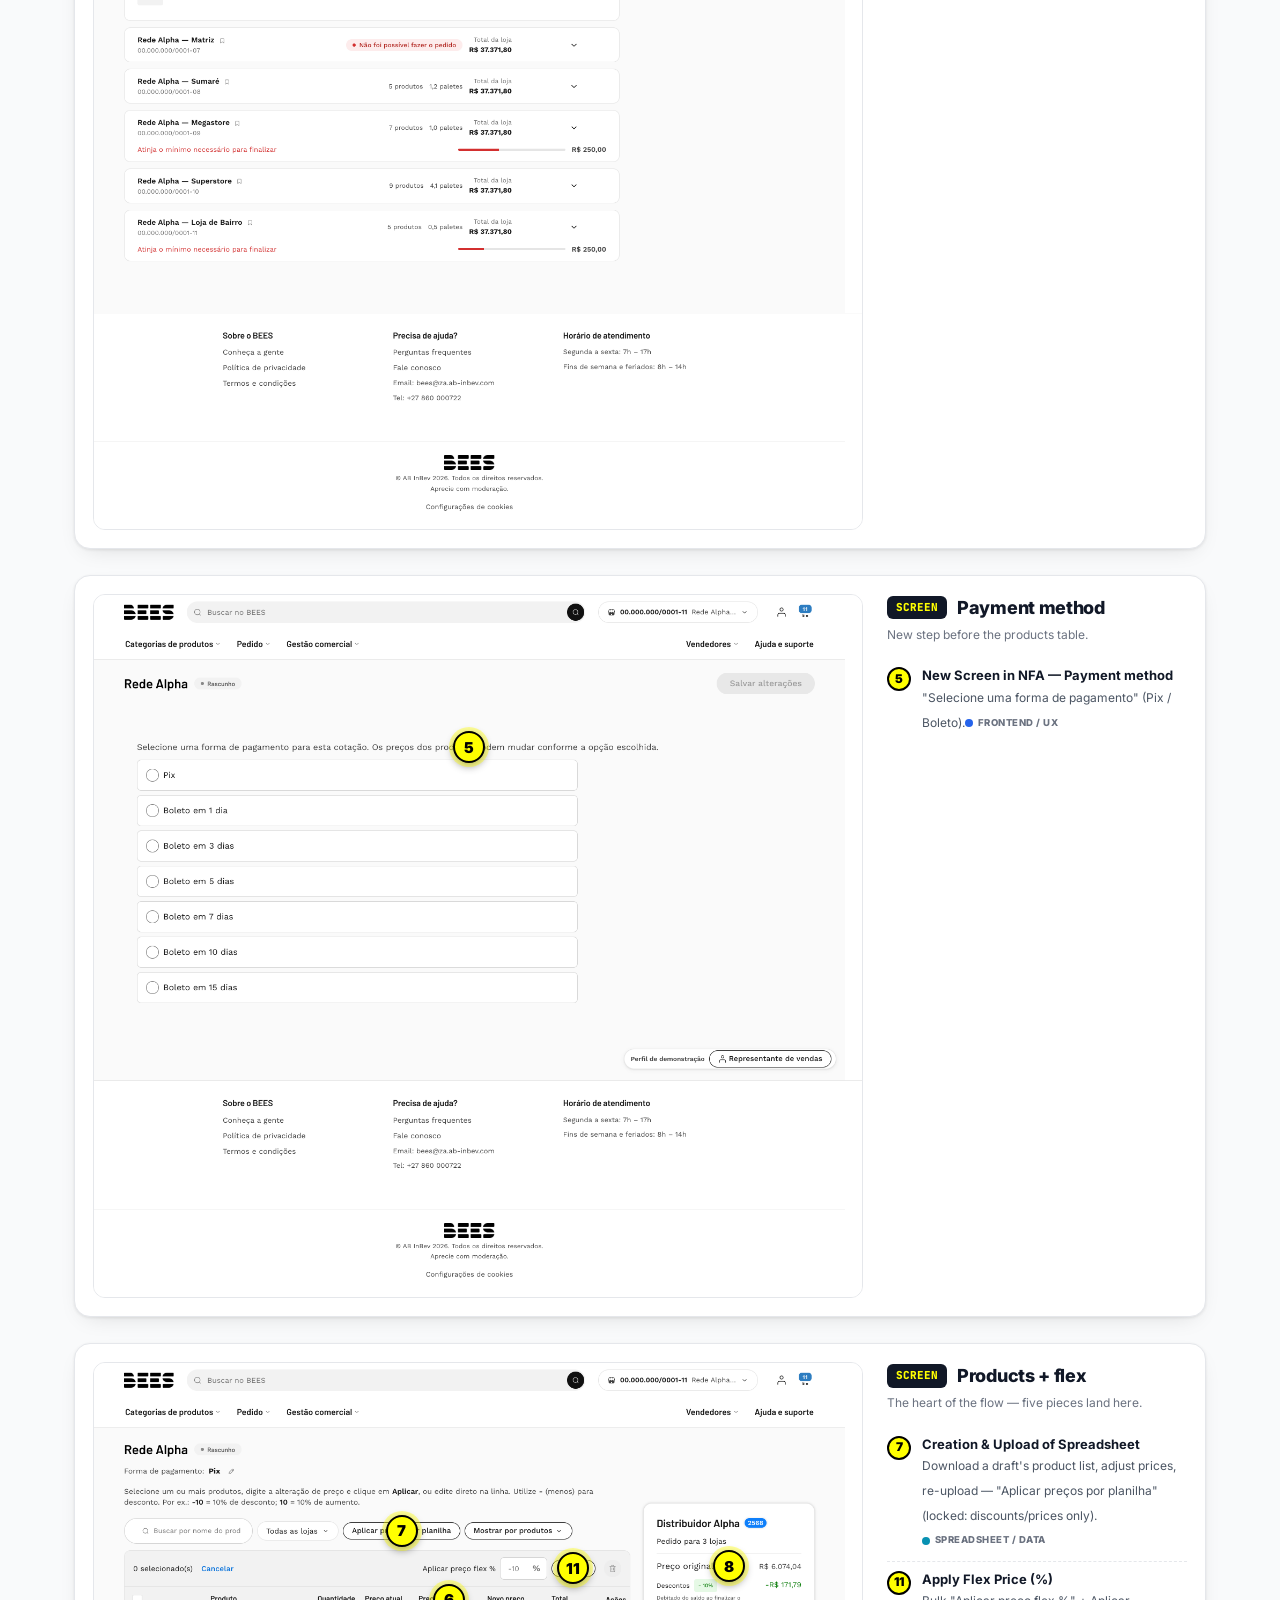
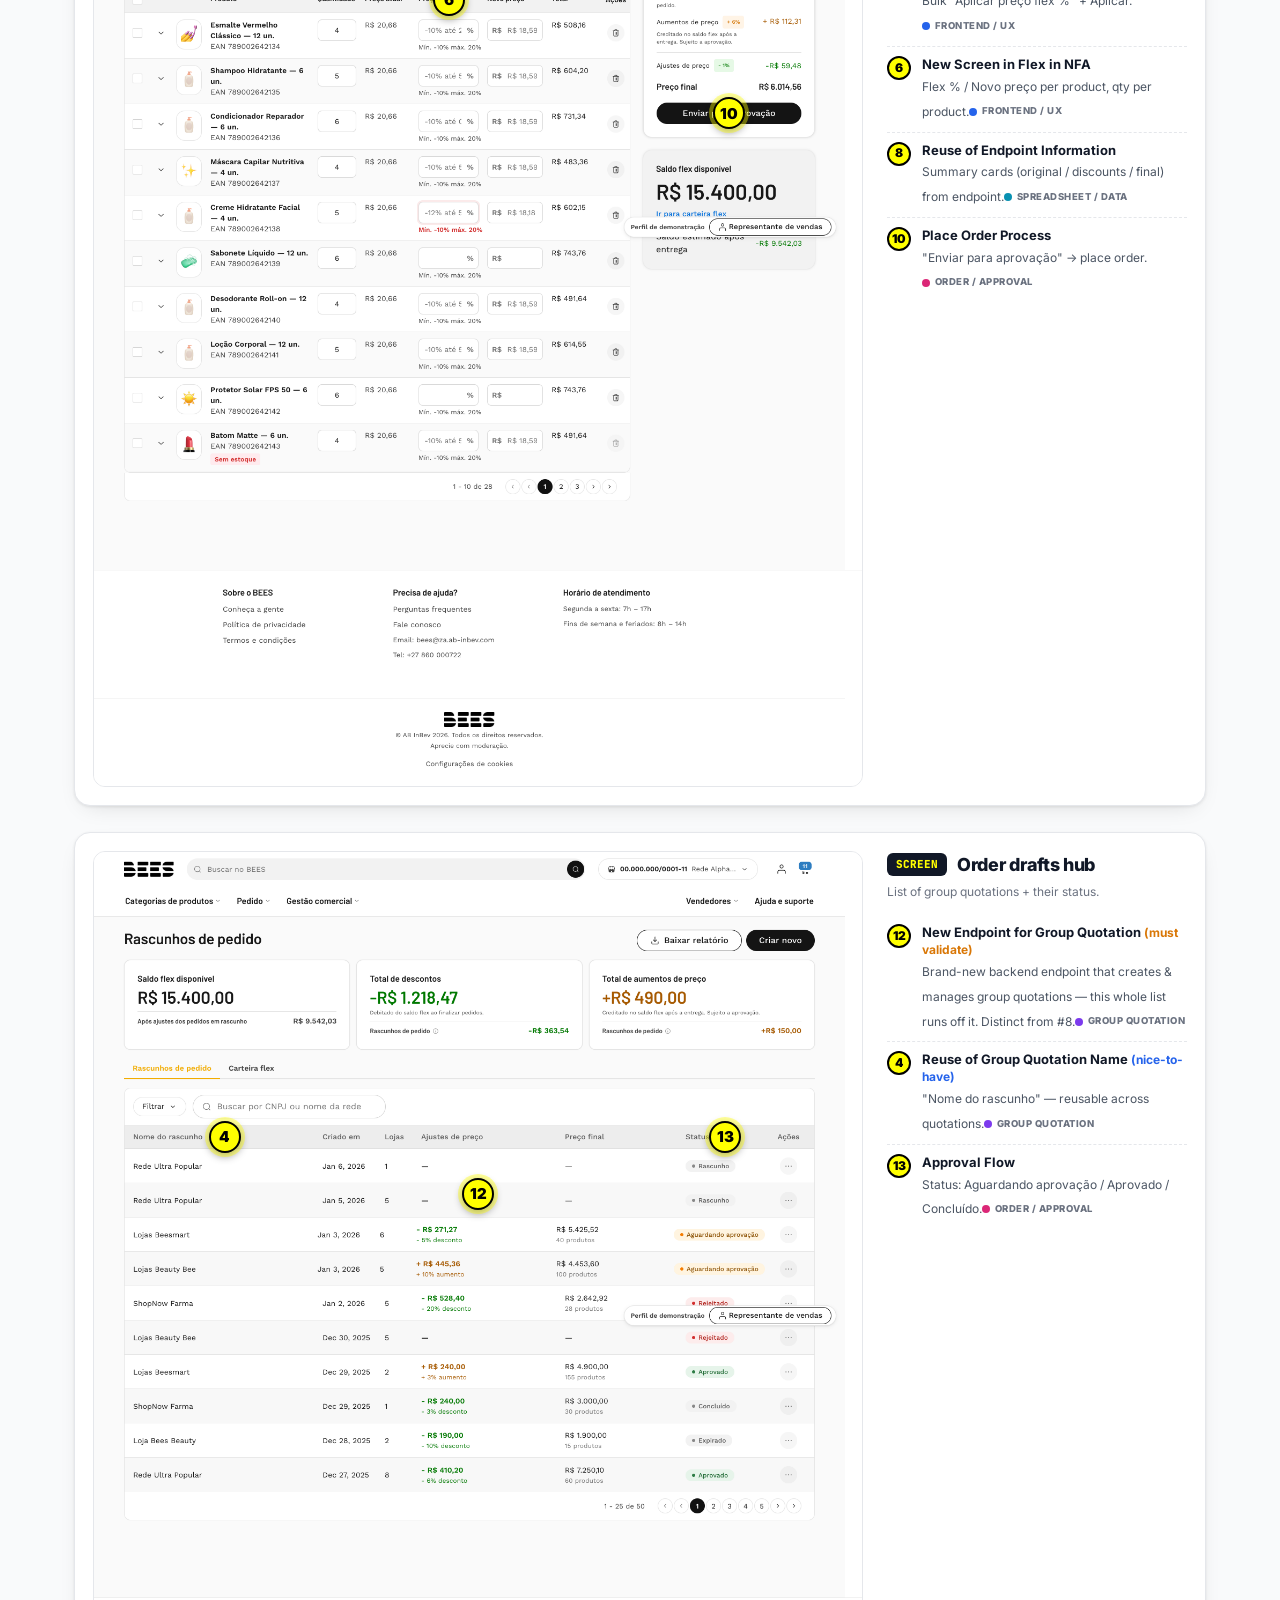
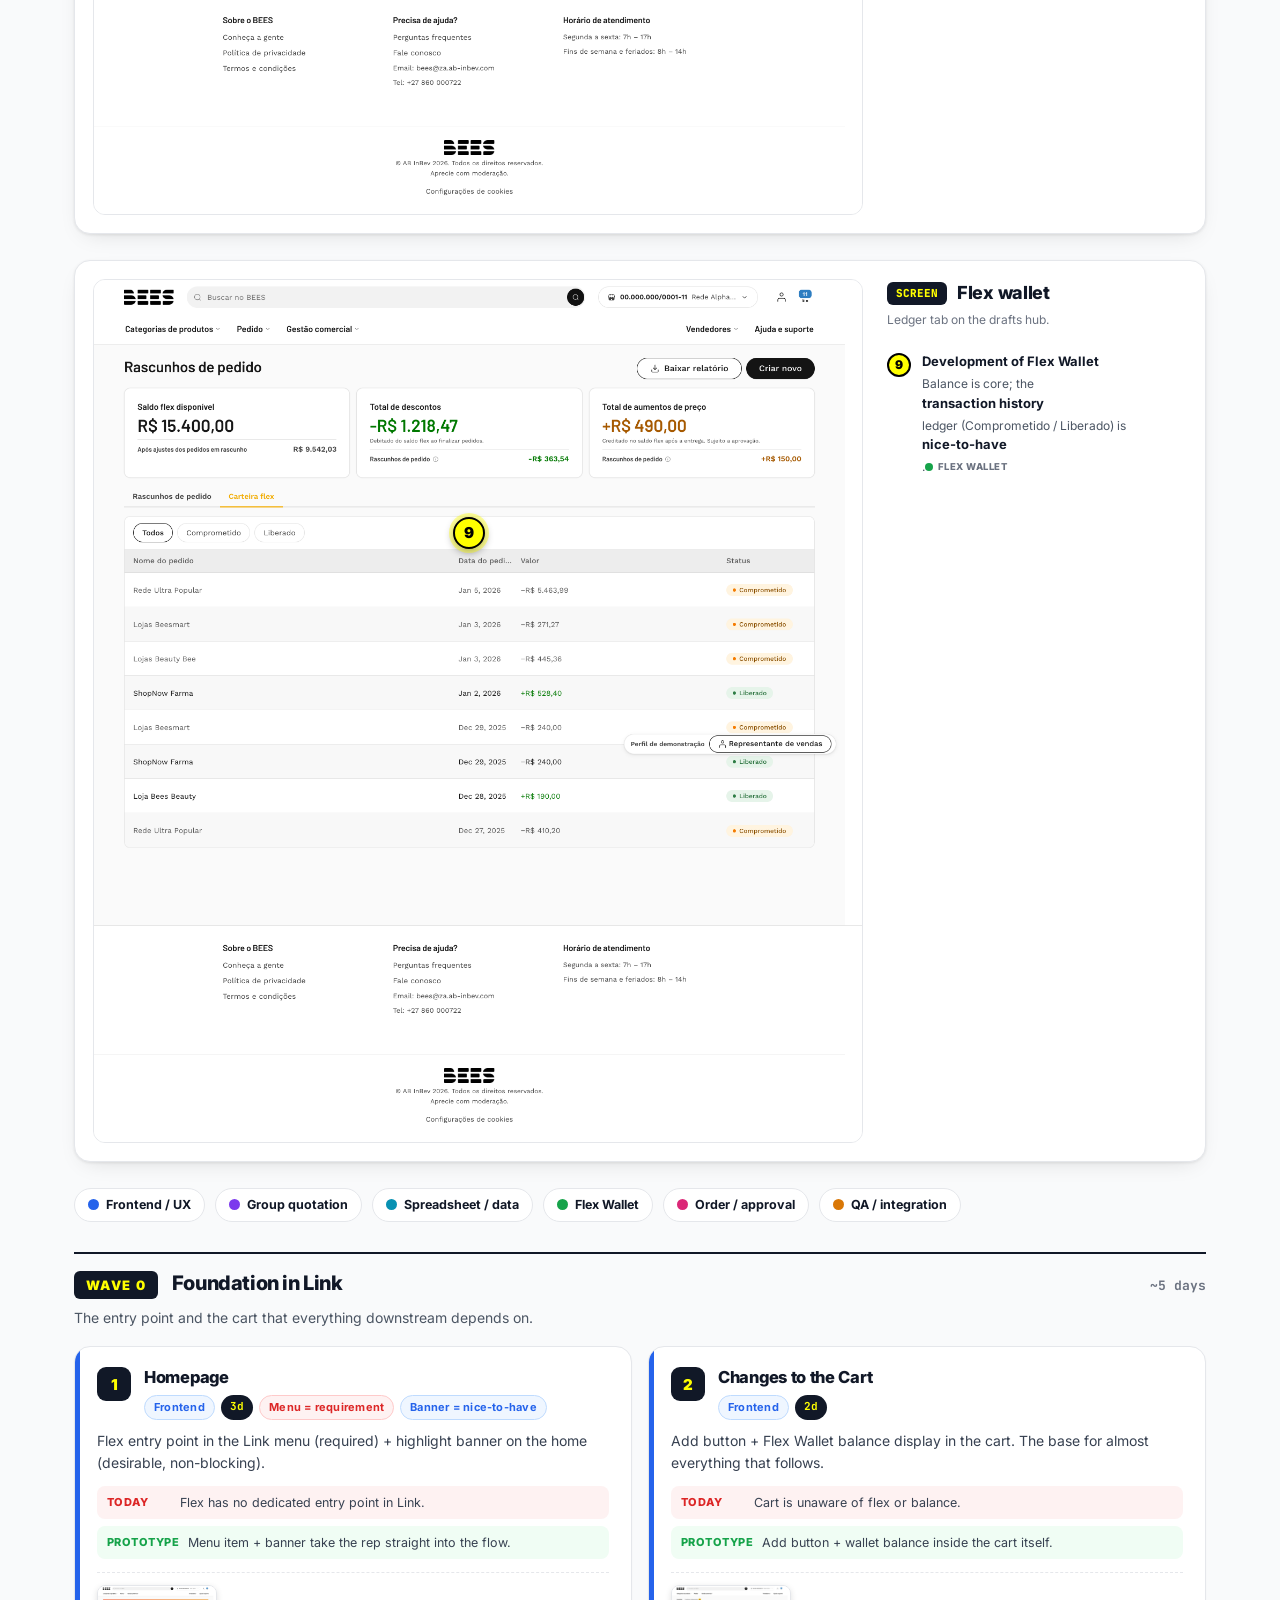
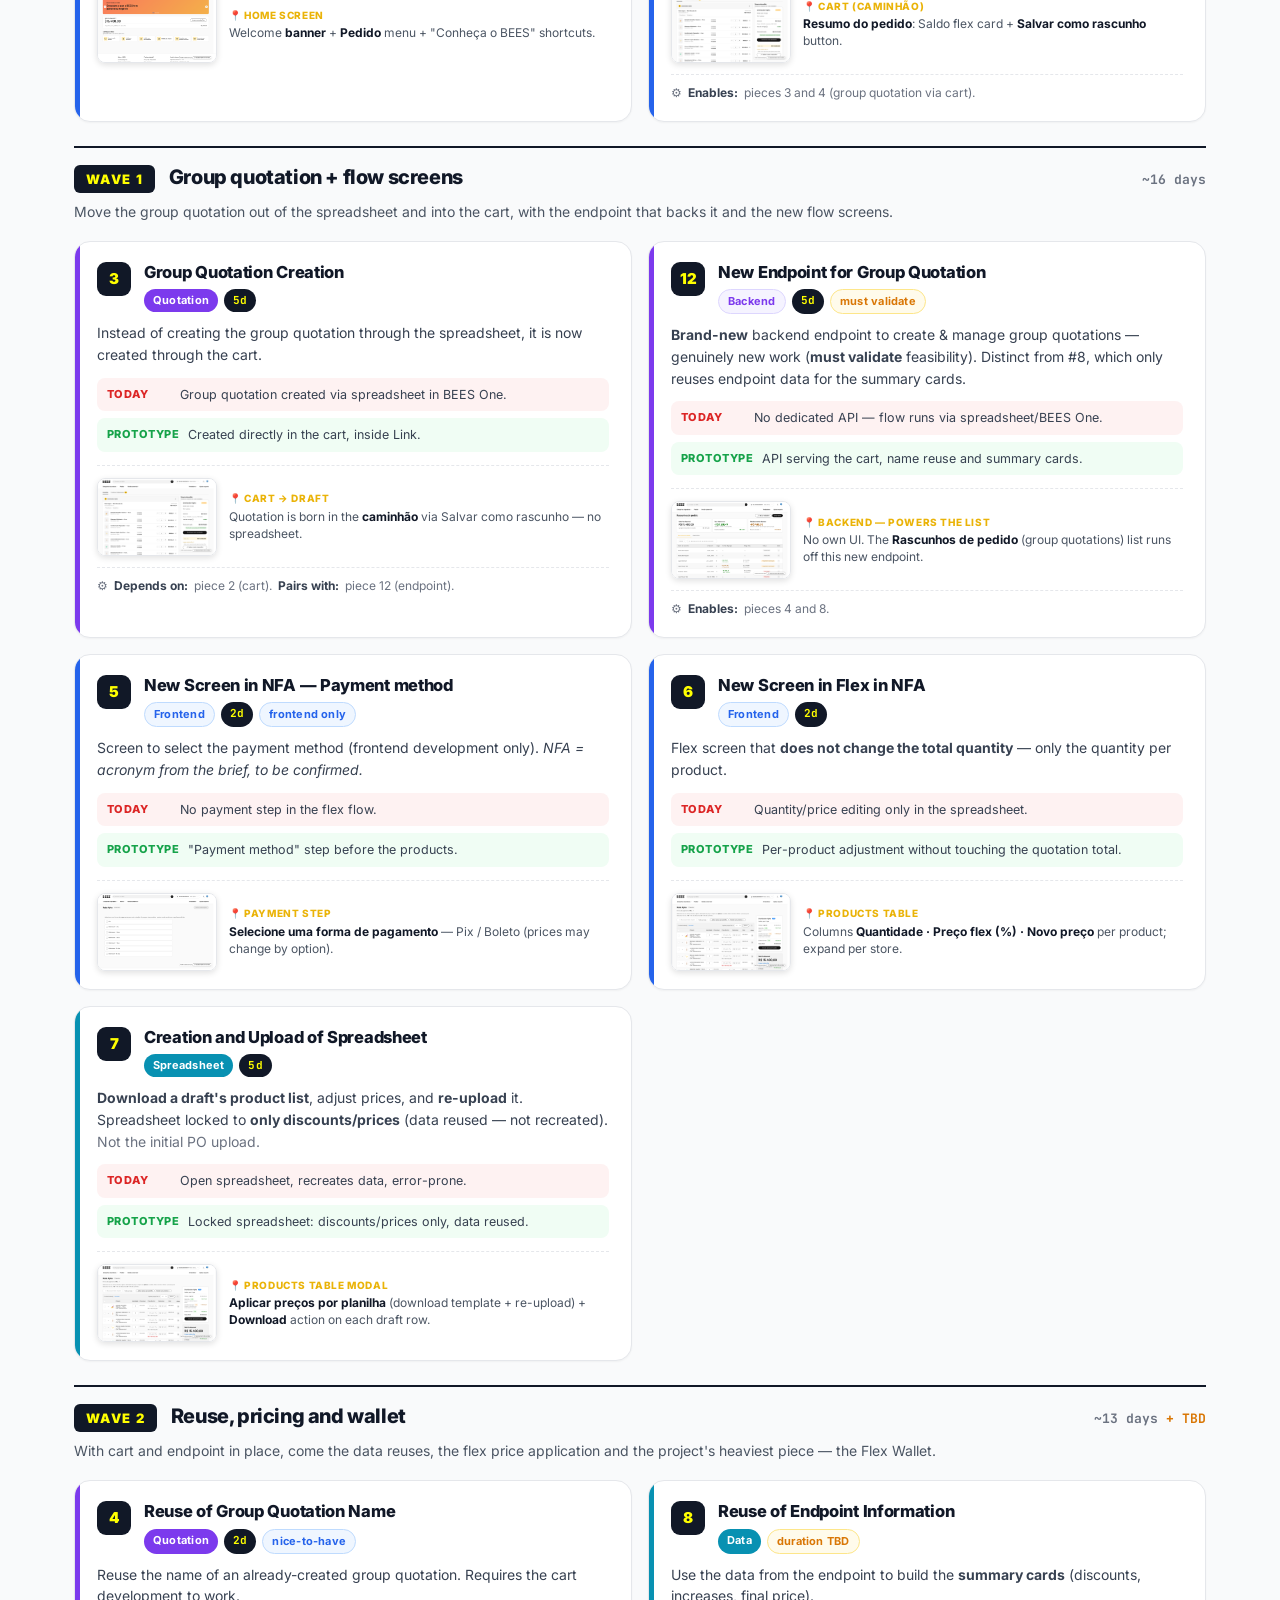
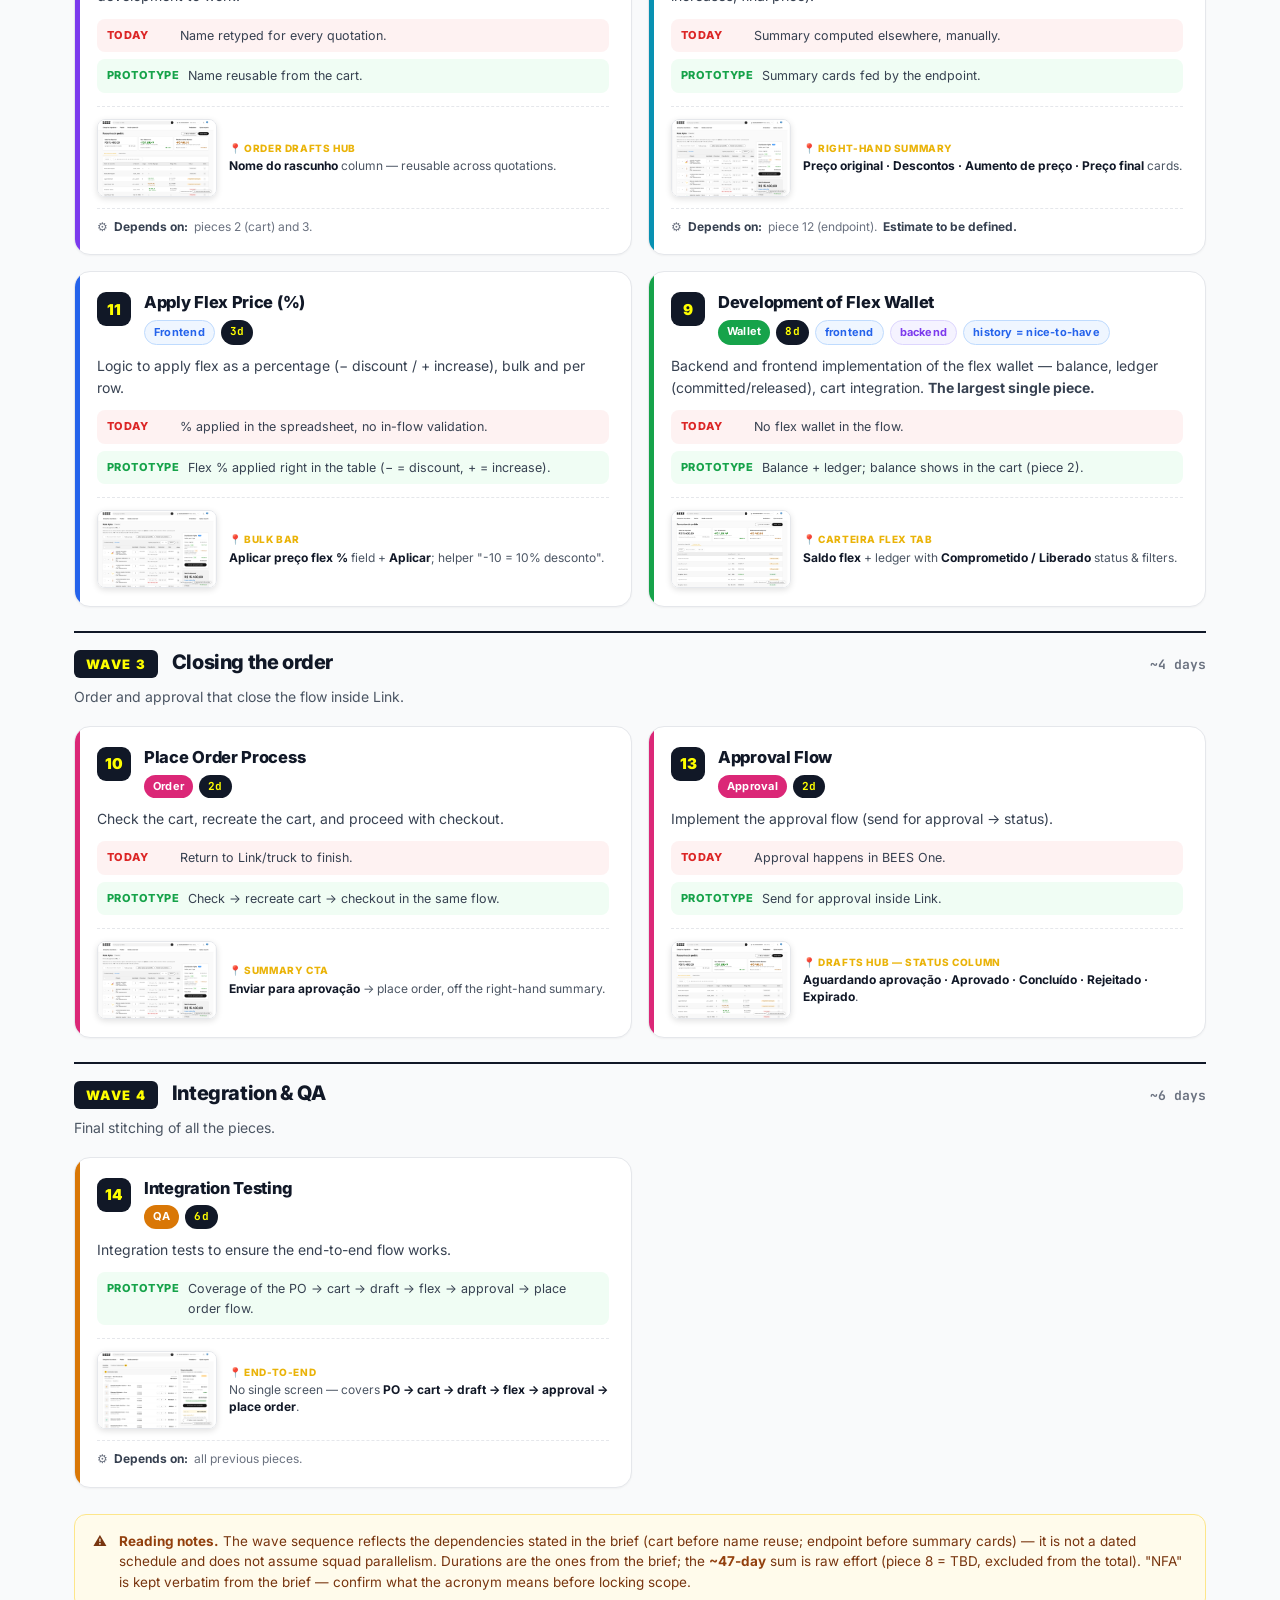
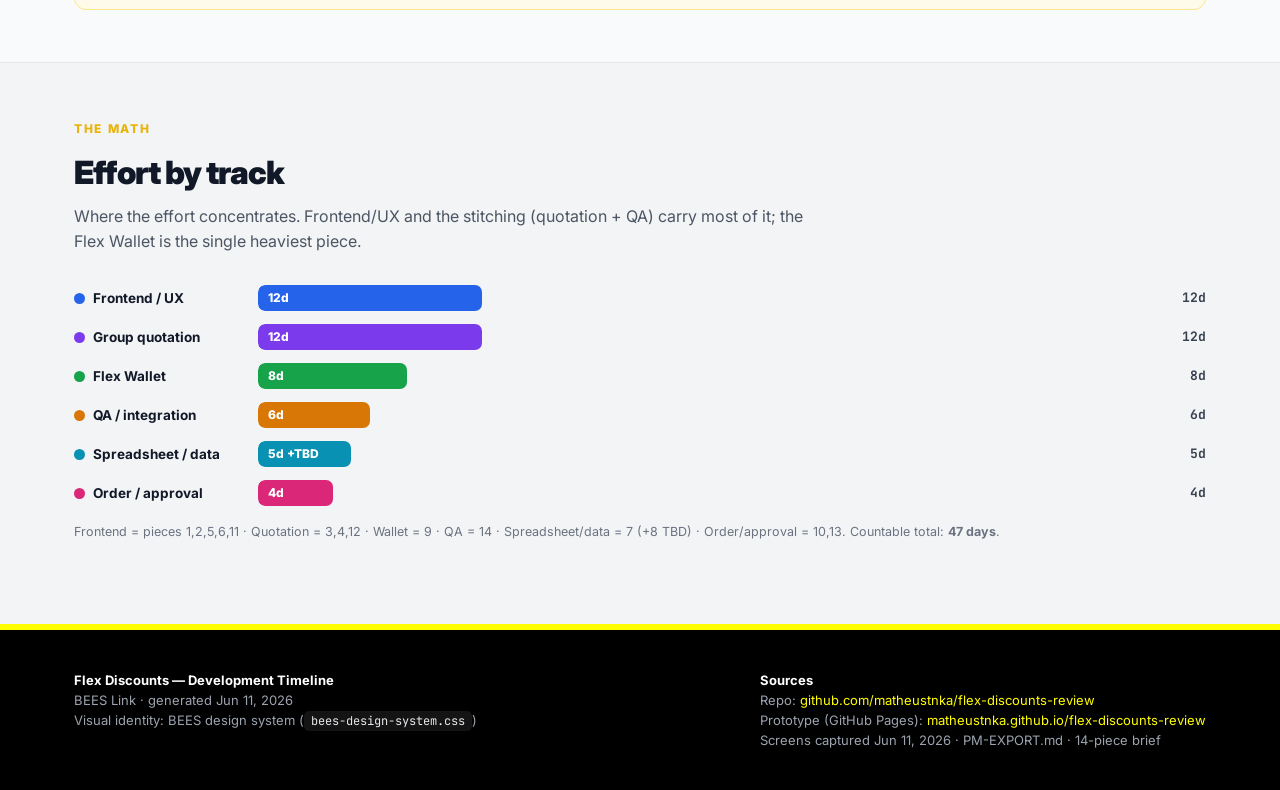
==== commit 60dc5394: "fix(timeline): correct piece mapping — Home nice-to-have, #7 = draft download+reupload (not PO uploa" ====
--- a/timeline/index.html
+++ b/timeline/index.html
@@ -255,21 +255,8 @@
       <div class="pinlist">
         <div class="ahead"><span class="anum">SCREEN</span><h4>Home</h4></div>
         <p class="scap">Entry point + flex balance teaser.</p>
-        <div class="pi"><span class="pn">1</span><span class="pt"><b>Homepage</b><span>Welcome banner + <b>Pedido</b> menu entry point.</span><span class="trk"><span class="dot" style="background:var(--t-fe)"></span>Frontend / UX</span></span></div>
+        <div class="pi"><span class="pn">1</span><span class="pt"><b>Homepage</b><span>Banner is <b>nice-to-have</b>; the <b>Pedido</b> menu entry point is the requirement.</span><span class="trk"><span class="dot" style="background:var(--t-fe)"></span>Frontend / UX</span></span></div>
         <div class="pi"><span class="pn">9</span><span class="pt"><b>Flex Wallet</b><span>Available flex balance card → "Ir para carteira flex".</span><span class="trk"><span class="dot" style="background:var(--t-wallet)"></span>Flex Wallet</span></span></div>
-      </div>
-    </div>
-
-    <!-- PO UPLOAD -->
-    <div class="annot">
-      <a class="shotwrap" href="shots/po-upload.png" target="_blank">
-        <img src="shots/po-upload.png" alt="PO upload screen">
-        <span class="pin" style="left:48.88%;top:38%">7</span>
-      </a>
-      <div class="pinlist">
-        <div class="ahead"><span class="anum">SCREEN</span><h4>PO upload</h4></div>
-        <p class="scap">Where the order-taking flow starts today.</p>
-        <div class="pi"><span class="pn">7</span><span class="pt"><b>Creation & Upload of Spreadsheet</b><span>"Pedido por arquivo" — file drop that kicks off the flow.</span><span class="trk"><span class="dot" style="background:var(--t-sheet)"></span>Spreadsheet / data</span></span></div>
       </div>
     </div>
 
@@ -316,7 +303,7 @@
       <div class="pinlist">
         <div class="ahead"><span class="anum">SCREEN</span><h4>Products + flex</h4></div>
         <p class="scap">The heart of the flow — five pieces land here.</p>
-        <div class="pi"><span class="pn">7</span><span class="pt"><b>Spreadsheet (locked)</b><span>"Aplicar preços por planilha" — discounts/prices only.</span><span class="trk"><span class="dot" style="background:var(--t-sheet)"></span>Spreadsheet / data</span></span></div>
+        <div class="pi"><span class="pn">7</span><span class="pt"><b>Creation & Upload of Spreadsheet</b><span>Download a draft's product list, adjust prices, re-upload — "Aplicar preços por planilha" (locked: discounts/prices only).</span><span class="trk"><span class="dot" style="background:var(--t-sheet)"></span>Spreadsheet / data</span></span></div>
         <div class="pi"><span class="pn">11</span><span class="pt"><b>Apply Flex Price (%)</b><span>Bulk "Aplicar preço flex %" + Aplicar.</span><span class="trk"><span class="dot" style="background:var(--t-fe)"></span>Frontend / UX</span></span></div>
         <div class="pi"><span class="pn">6</span><span class="pt"><b>New Screen in Flex in NFA</b><span>Flex % / Novo preço per product, qty per product.</span><span class="trk"><span class="dot" style="background:var(--t-fe)"></span>Frontend / UX</span></span></div>
         <div class="pi"><span class="pn">8</span><span class="pt"><b>Reuse of Endpoint Information</b><span>Summary cards (original / discounts / final) from endpoint.</span><span class="trk"><span class="dot" style="background:var(--t-sheet)"></span>Spreadsheet / data</span></span></div>
@@ -328,15 +315,15 @@
     <div class="annot">
       <a class="shotwrap" href="shots/drafts.png" target="_blank">
         <img src="shots/drafts.png" alt="Order drafts hub">
-        <span class="pin" style="left:48.88%;top:13.17%">12</span>
+        <span class="pin" style="left:50%;top:35.5%">12</span>
         <span class="pin" style="left:17.01%;top:29.61%">4</span>
         <span class="pin" style="left:82.19%;top:29.61%">13</span>
       </a>
       <div class="pinlist">
         <div class="ahead"><span class="anum">SCREEN</span><h4>Order drafts hub</h4></div>
-        <p class="scap">List of quotations + their status.</p>
-        <div class="pi"><span class="pn">12</span><span class="pt"><b>New Endpoint for Group Quotation</b><span>(Backend) feeds the overview/summary cards.</span><span class="trk"><span class="dot" style="background:var(--t-cot)"></span>Group quotation</span></span></div>
-        <div class="pi"><span class="pn">4</span><span class="pt"><b>Reuse of Group Quotation Name</b><span>"Nome do rascunho" — reusable across quotations.</span><span class="trk"><span class="dot" style="background:var(--t-cot)"></span>Group quotation</span></span></div>
+        <p class="scap">List of group quotations + their status.</p>
+        <div class="pi"><span class="pn">12</span><span class="pt"><b>New Endpoint for Group Quotation <span style="color:var(--warn)">(must validate)</span></b><span>Brand-new backend endpoint that creates &amp; manages group quotations — this whole list runs off it. Distinct from #8.</span><span class="trk"><span class="dot" style="background:var(--t-cot)"></span>Group quotation</span></span></div>
+        <div class="pi"><span class="pn">4</span><span class="pt"><b>Reuse of Group Quotation Name <span style="color:var(--info)">(nice-to-have)</span></b><span>"Nome do rascunho" — reusable across quotations.</span><span class="trk"><span class="dot" style="background:var(--t-cot)"></span>Group quotation</span></span></div>
         <div class="pi"><span class="pn">13</span><span class="pt"><b>Approval Flow</b><span>Status: Aguardando aprovação / Aprovado / Concluído.</span><span class="trk"><span class="dot" style="background:var(--t-close)"></span>Order / approval</span></span></div>
       </div>
     </div>
@@ -350,7 +337,7 @@
       <div class="pinlist">
         <div class="ahead"><span class="anum">SCREEN</span><h4>Flex wallet</h4></div>
         <p class="scap">Ledger tab on the drafts hub.</p>
-        <div class="pi"><span class="pn">9</span><span class="pt"><b>Development of Flex Wallet</b><span>Ledger with Comprometido / Liberado status + filters.</span><span class="trk"><span class="dot" style="background:var(--t-wallet)"></span>Flex Wallet</span></span></div>
+        <div class="pi"><span class="pn">9</span><span class="pt"><b>Development of Flex Wallet</b><span>Balance is core; the <b>transaction history</b> ledger (Comprometido / Liberado) is <b>nice-to-have</b>.</span><span class="trk"><span class="dot" style="background:var(--t-wallet)"></span>Flex Wallet</span></span></div>
       </div>
     </div>
 
@@ -410,13 +397,13 @@
         </div>
         <div class="card" style="--track:var(--t-cot)">
           <div class="top"><div class="num">12</div><div><h4>New Endpoint for Group Quotation</h4>
-            <div class="badges"><span class="b track be">Backend</span><span class="b dur">5d</span></div></div></div>
-          <p class="what">New endpoint to manage group quotations (create, read, reuse). Backs pieces 3, 4 and 8.</p>
+            <div class="badges"><span class="b track be">Backend</span><span class="b dur">5d</span><span class="b tbd">must validate</span></div></div></div>
+          <p class="what"><b>Brand-new</b> backend endpoint to create &amp; manage group quotations — genuinely new work (<b>must validate</b> feasibility). Distinct from #8, which only reuses endpoint data for the summary cards.</p>
           <div class="deltas">
             <div class="delta now"><span class="k">Today</span><span class="v">No dedicated API — flow runs via spreadsheet/BEES One.</span></div>
             <div class="delta fut"><span class="k">Prototype</span><span class="v">API serving the cart, name reuse and summary cards.</span></div>
           </div>
-          <a class="screenref" href="shots/drafts.png" target="_blank"><img src="shots/thumb-drafts.png" alt=""><span class="cap"><span class="where">📍 Backend — feeds Drafts hub</span>No own screen. Powers the <b>Rascunhos de pedido</b> list + summary cards.</span></a>
+          <a class="screenref" href="shots/drafts.png" target="_blank"><img src="shots/thumb-drafts.png" alt=""><span class="cap"><span class="where">📍 Backend — powers the list</span>No own UI. The <b>Rascunhos de pedido</b> (group quotations) list runs off this new endpoint.</span></a>
           <div class="dep">⚙ <b>Enables:</b> pieces 4 and 8.</div>
         </div>
         <div class="card" style="--track:var(--t-fe)">
@@ -442,12 +429,12 @@
         <div class="card" style="--track:var(--t-sheet)">
           <div class="top"><div class="num">7</div><div><h4>Creation and Upload of Spreadsheet</h4>
             <div class="badges"><span class="b track" style="background:var(--t-sheet)">Spreadsheet</span><span class="b dur">5d</span></div></div></div>
-          <p class="what">Spreadsheet locked to editing <b>only discounts/prices</b> (reuse of existing data — does not recreate from scratch).</p>
+          <p class="what"><b>Download a draft's product list</b>, adjust prices, and <b>re-upload</b> it. Spreadsheet locked to <b>only discounts/prices</b> (data reused — not recreated). <span style="color:var(--g500)">Not the initial PO upload.</span></p>
           <div class="deltas">
             <div class="delta now"><span class="k">Today</span><span class="v">Open spreadsheet, recreates data, error-prone.</span></div>
             <div class="delta fut"><span class="k">Prototype</span><span class="v">Locked spreadsheet: discounts/prices only, data reused.</span></div>
           </div>
-          <a class="screenref" href="shots/po-upload.png" target="_blank"><img src="shots/thumb-po-upload.png" alt=""><span class="cap"><span class="where">📍 PO upload + in-flow modal</span><b>Pedido por arquivo</b> (flow start) & <b>Aplicar preços por planilha</b> on the products table.</span></a>
+          <a class="screenref" href="shots/order-products.png" target="_blank"><img src="shots/thumb-order-products.png" alt=""><span class="cap"><span class="where">📍 Products table modal</span><b>Aplicar preços por planilha</b> (download template + re-upload) + <b>Download</b> action on each draft row.</span></a>
         </div>
       </div>
     </div>
@@ -459,7 +446,7 @@
       <div class="cards">
         <div class="card" style="--track:var(--t-cot)">
           <div class="top"><div class="num">4</div><div><h4>Reuse of Group Quotation Name</h4>
-            <div class="badges"><span class="b track" style="background:var(--t-cot)">Quotation</span><span class="b dur">2d</span></div></div></div>
+            <div class="badges"><span class="b track" style="background:var(--t-cot)">Quotation</span><span class="b dur">2d</span><span class="b nice">nice-to-have</span></div></div></div>
           <p class="what">Reuse the name of an already-created group quotation. Requires the cart development to work.</p>
           <div class="deltas">
             <div class="delta now"><span class="k">Today</span><span class="v">Name retyped for every quotation.</span></div>
@@ -491,7 +478,7 @@
         </div>
         <div class="card" style="--track:var(--t-wallet)">
           <div class="top"><div class="num">9</div><div><h4>Development of Flex Wallet</h4>
-            <div class="badges"><span class="b track" style="background:var(--t-wallet)">Wallet</span><span class="b dur">8d</span><span class="b fe">frontend</span><span class="b be">backend</span></div></div></div>
+            <div class="badges"><span class="b track" style="background:var(--t-wallet)">Wallet</span><span class="b dur">8d</span><span class="b fe">frontend</span><span class="b be">backend</span><span class="b nice">history = nice-to-have</span></div></div></div>
           <p class="what">Backend and frontend implementation of the flex wallet — balance, ledger (committed/released), cart integration. <b>The largest single piece.</b></p>
           <div class="deltas">
             <div class="delta now"><span class="k">Today</span><span class="v">No flex wallet in the flow.</span></div>
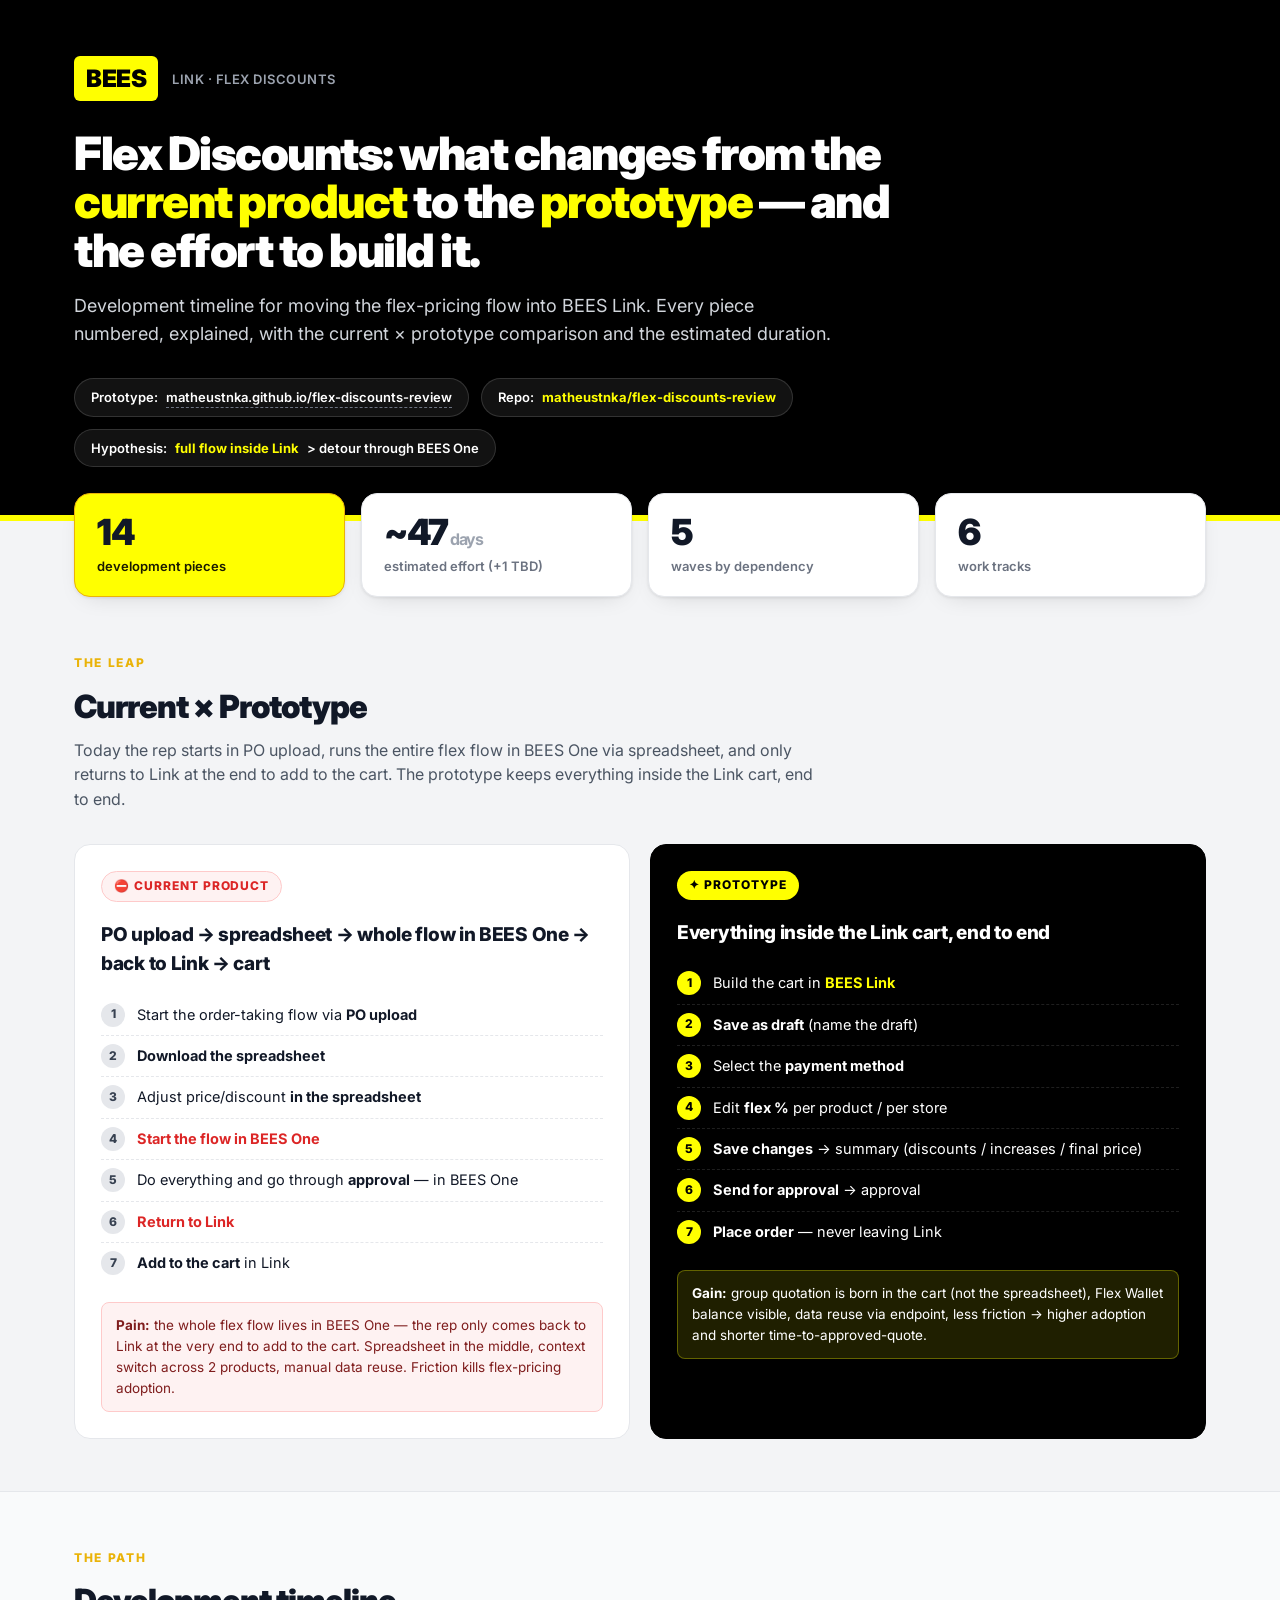
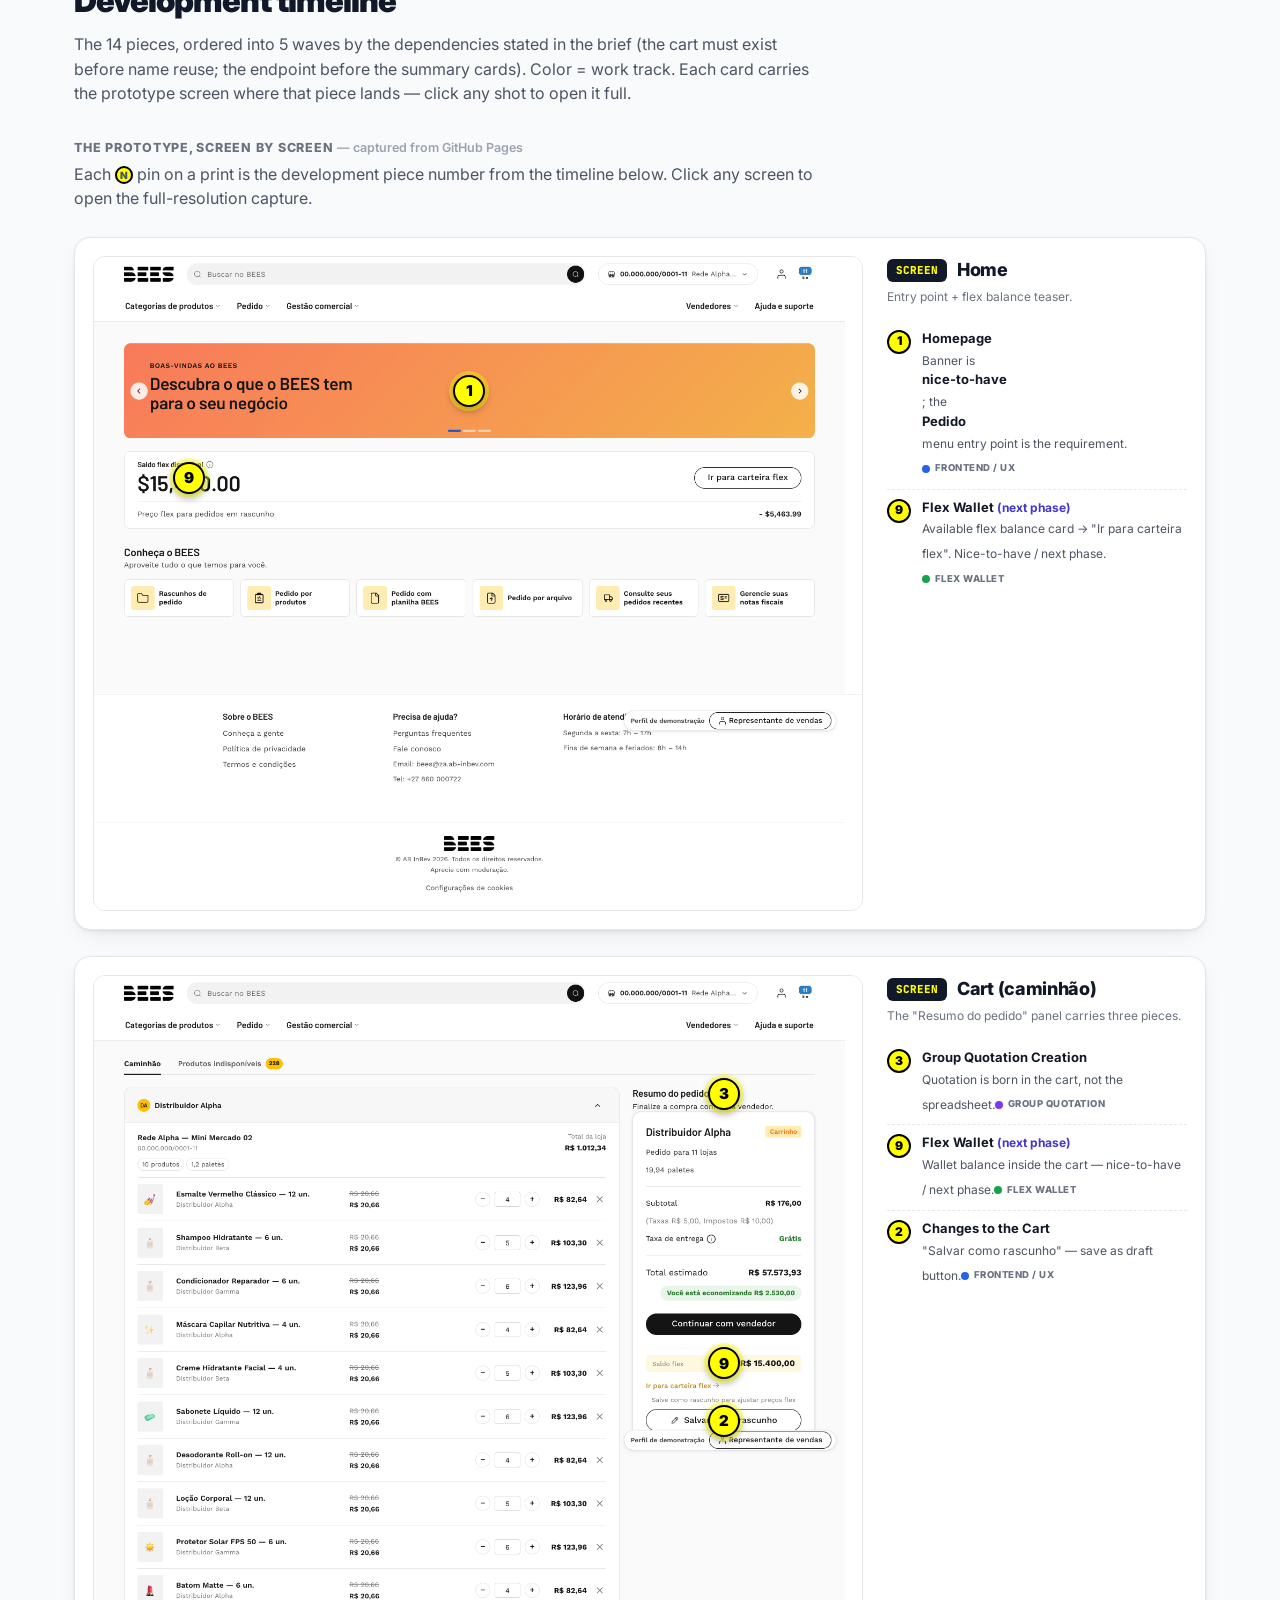
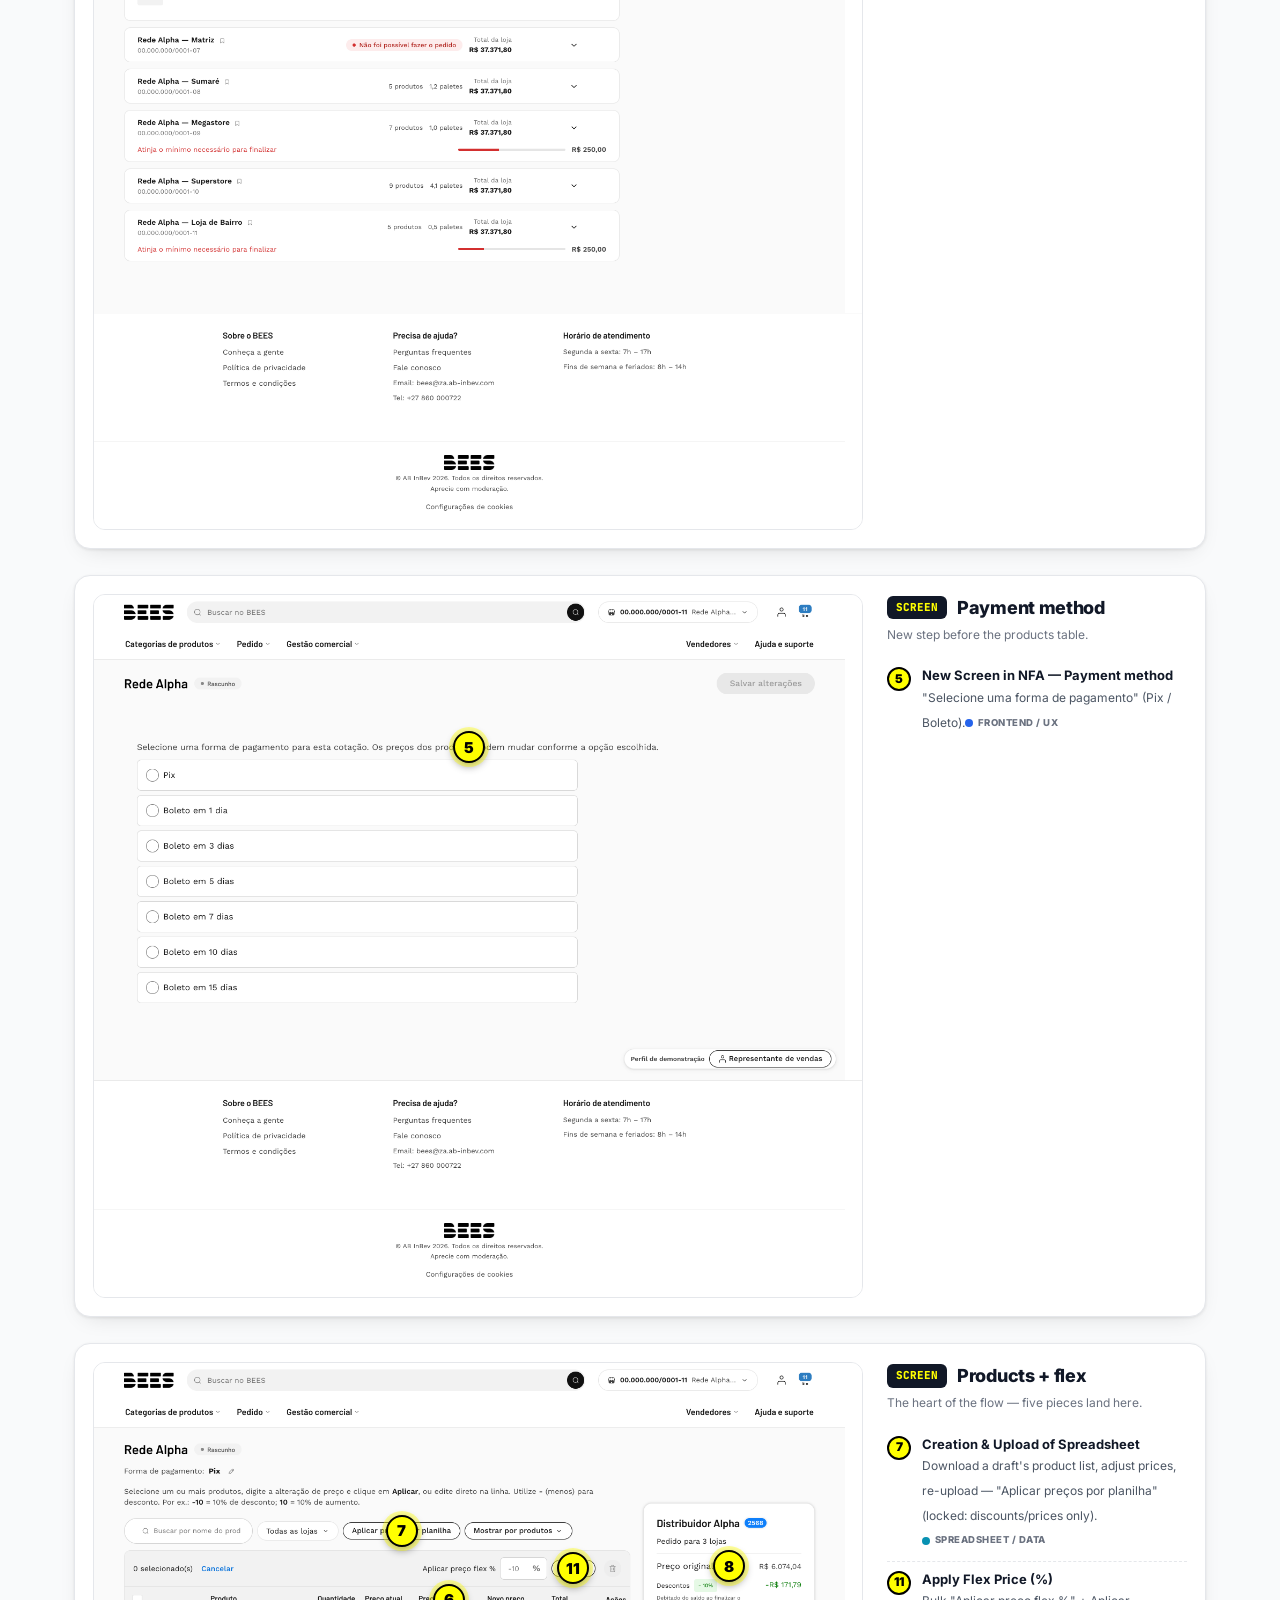
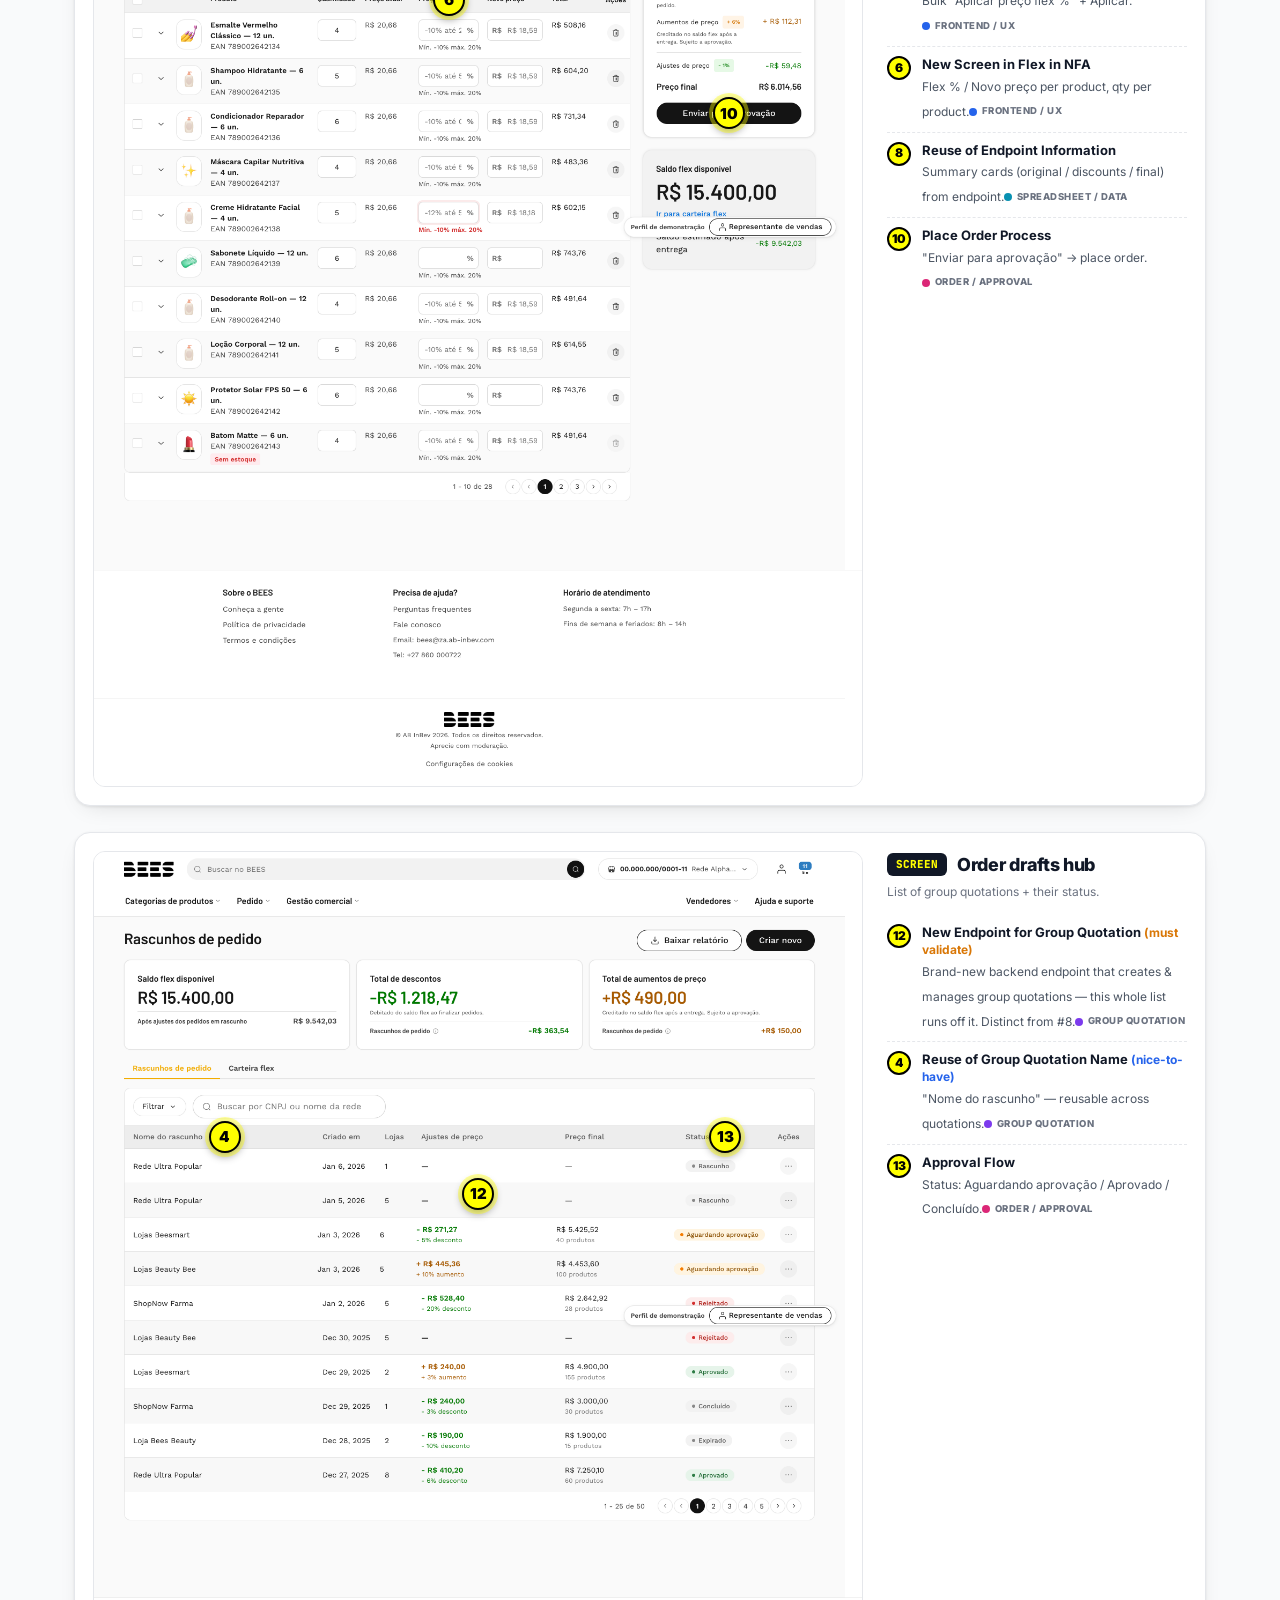
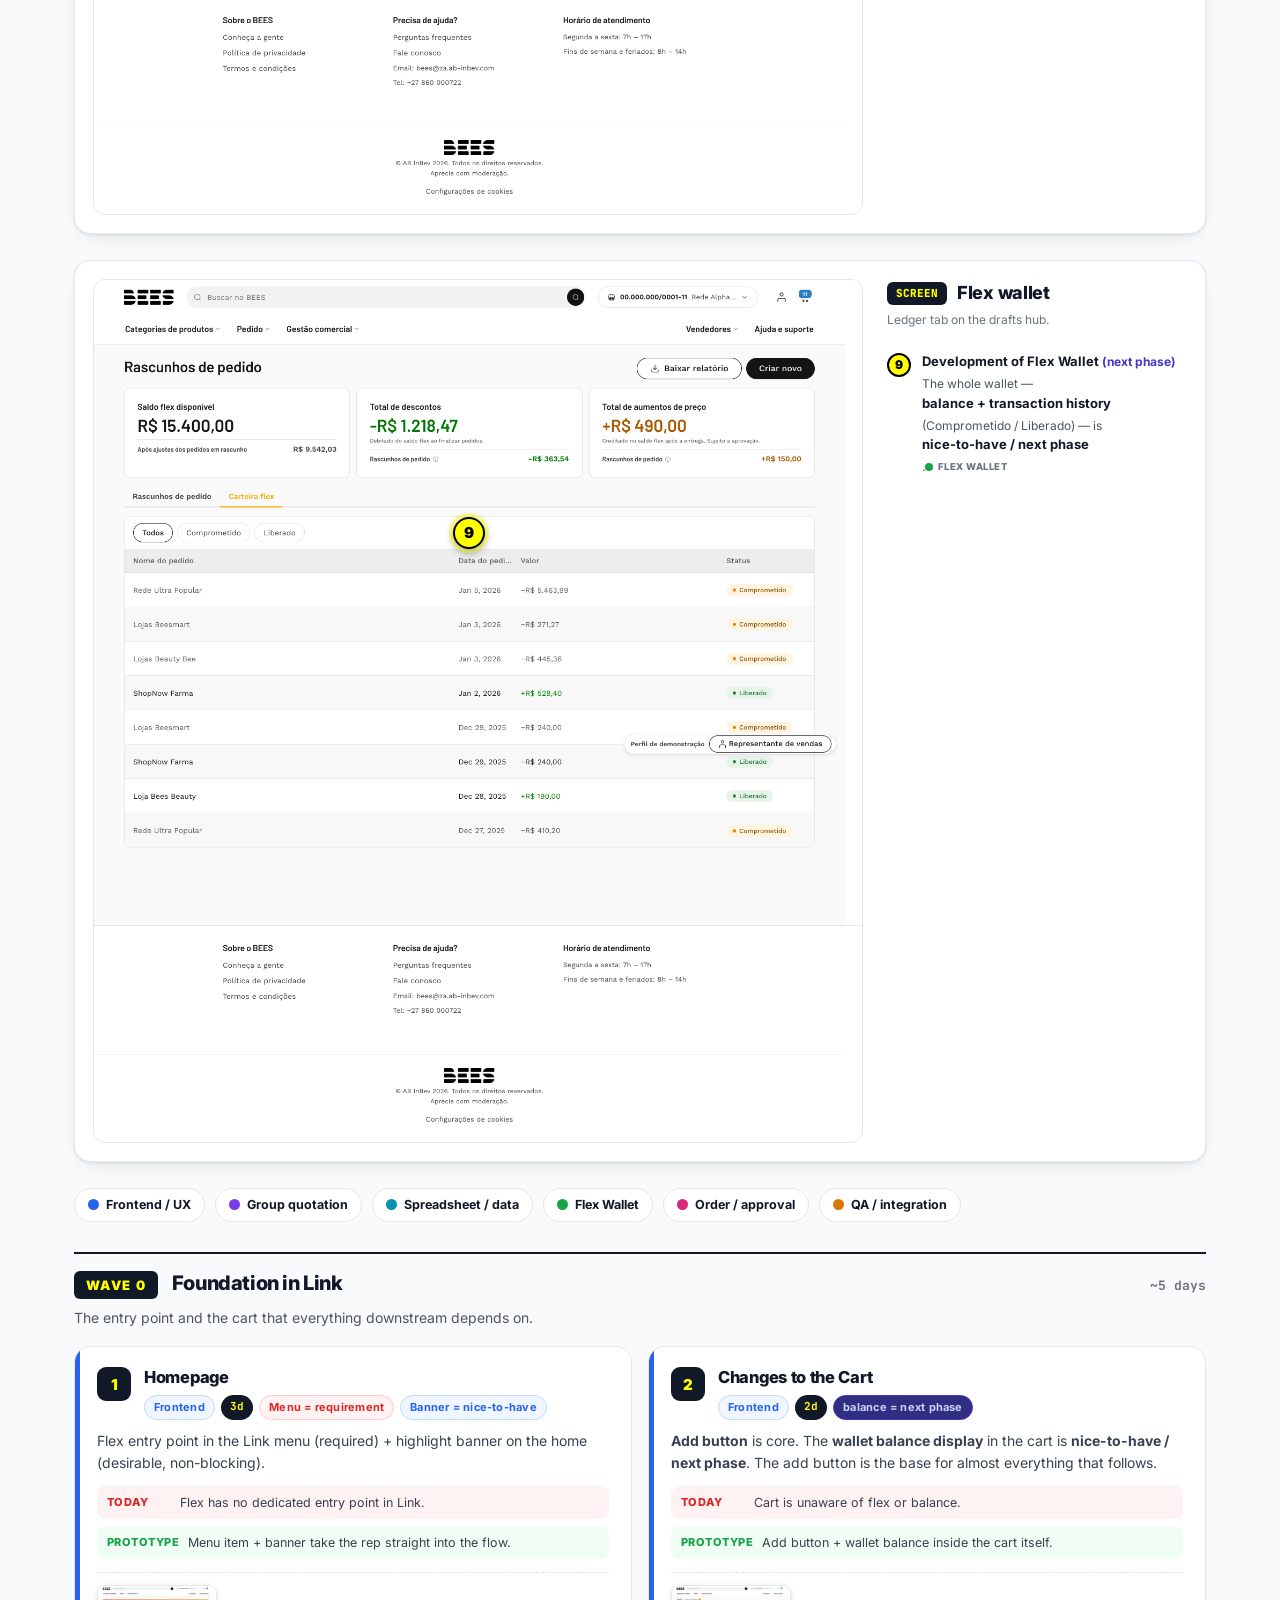
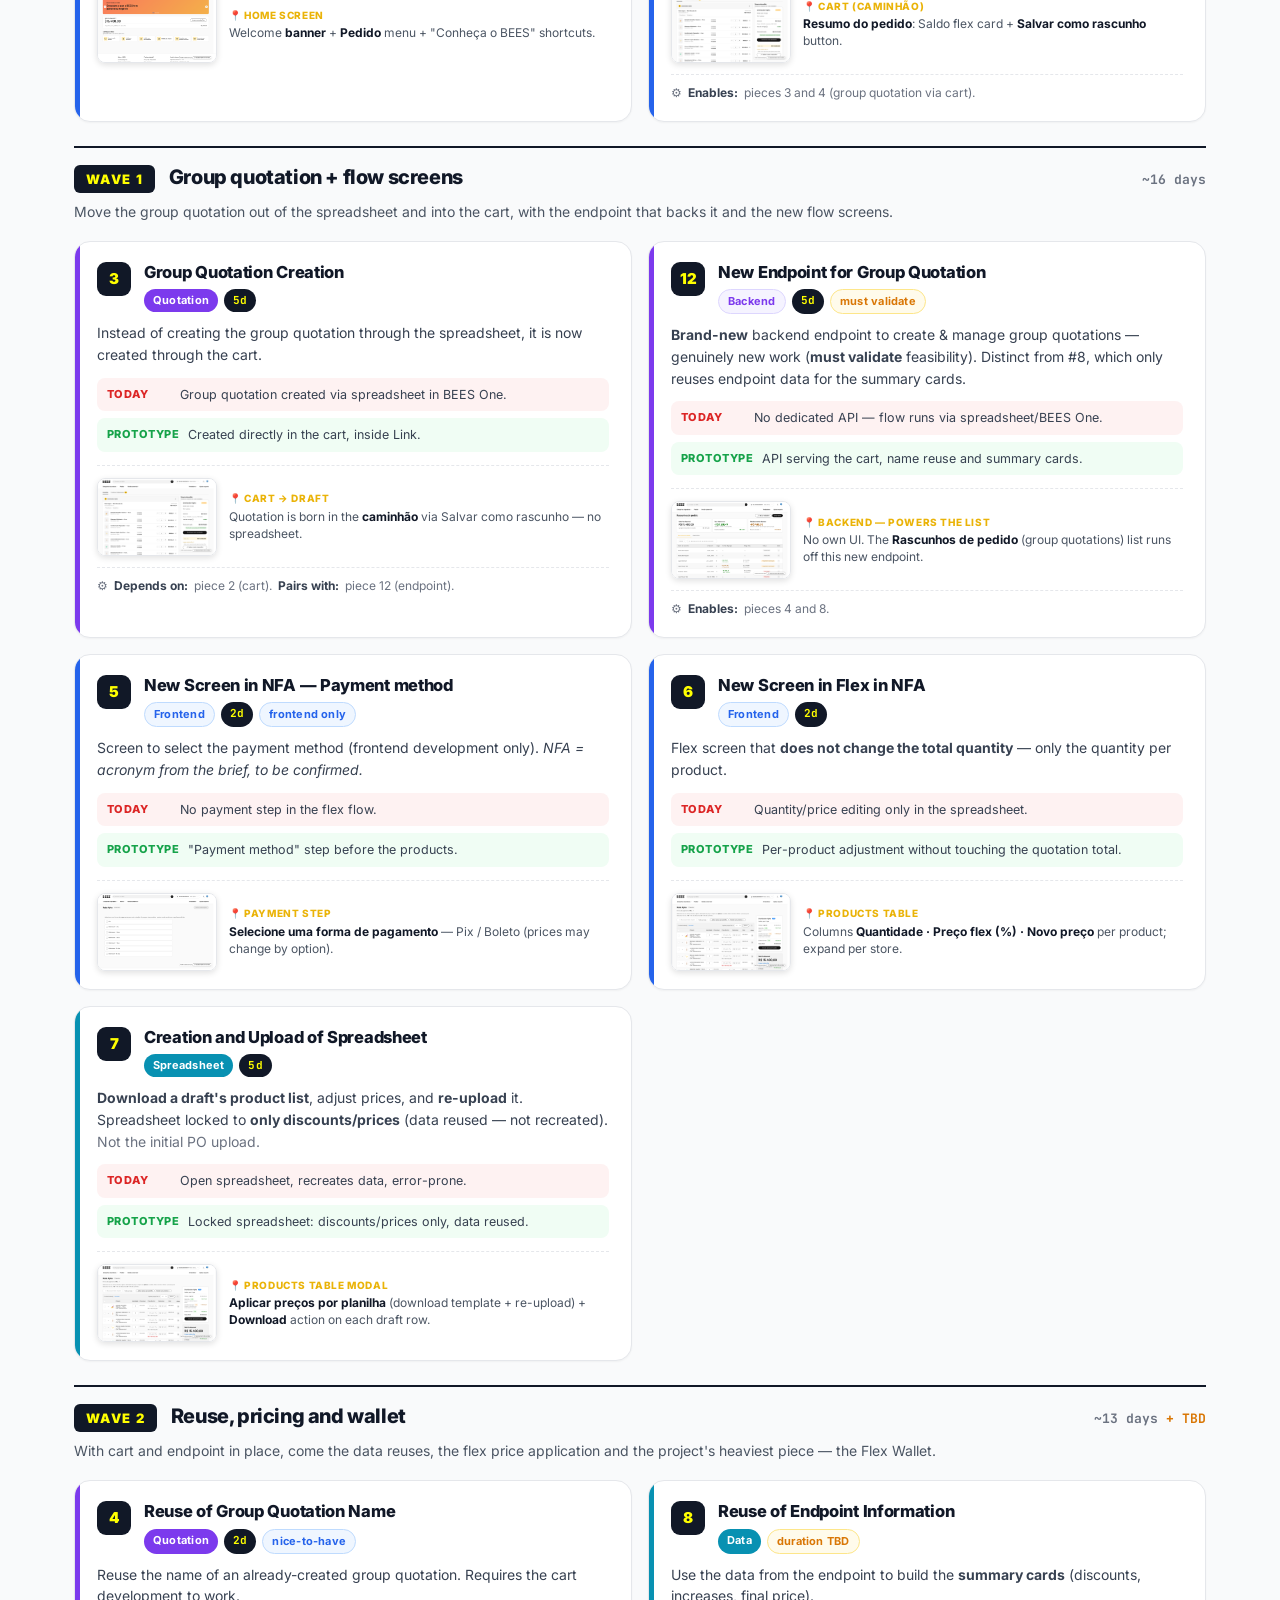
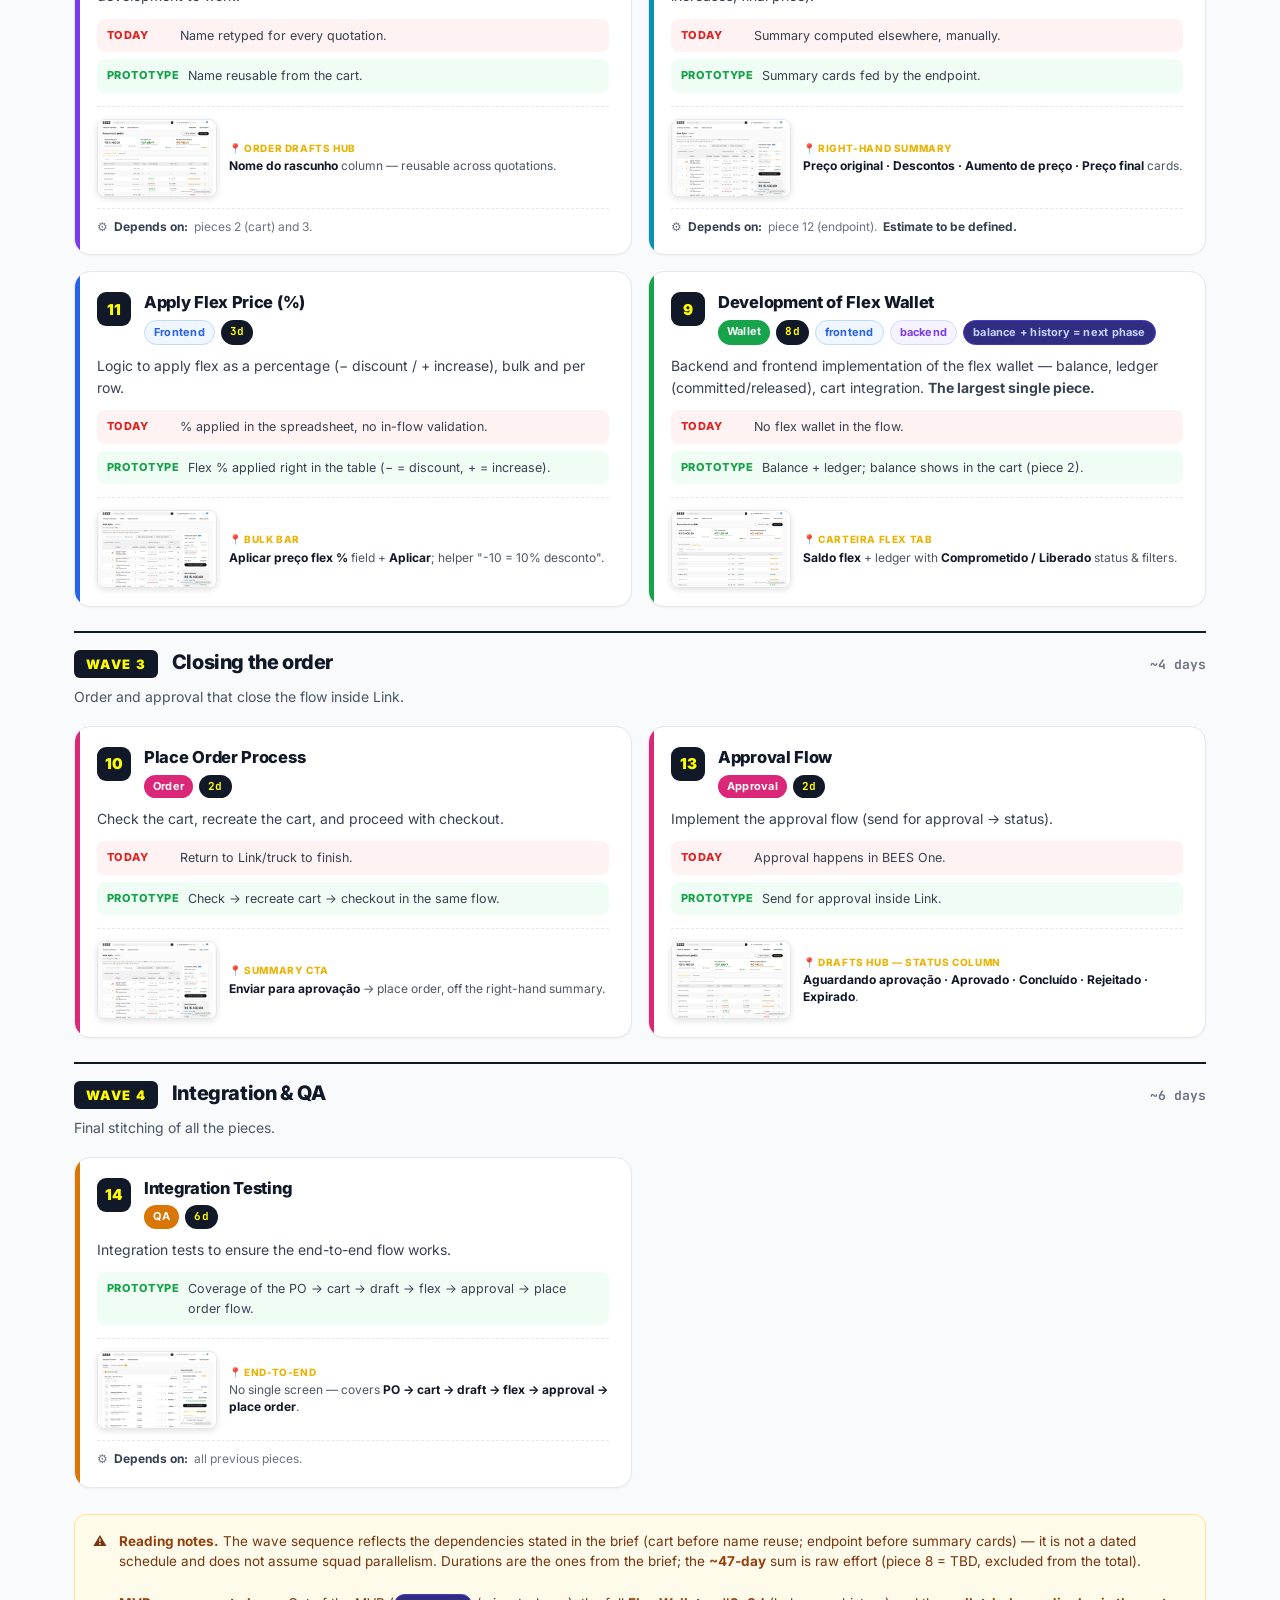
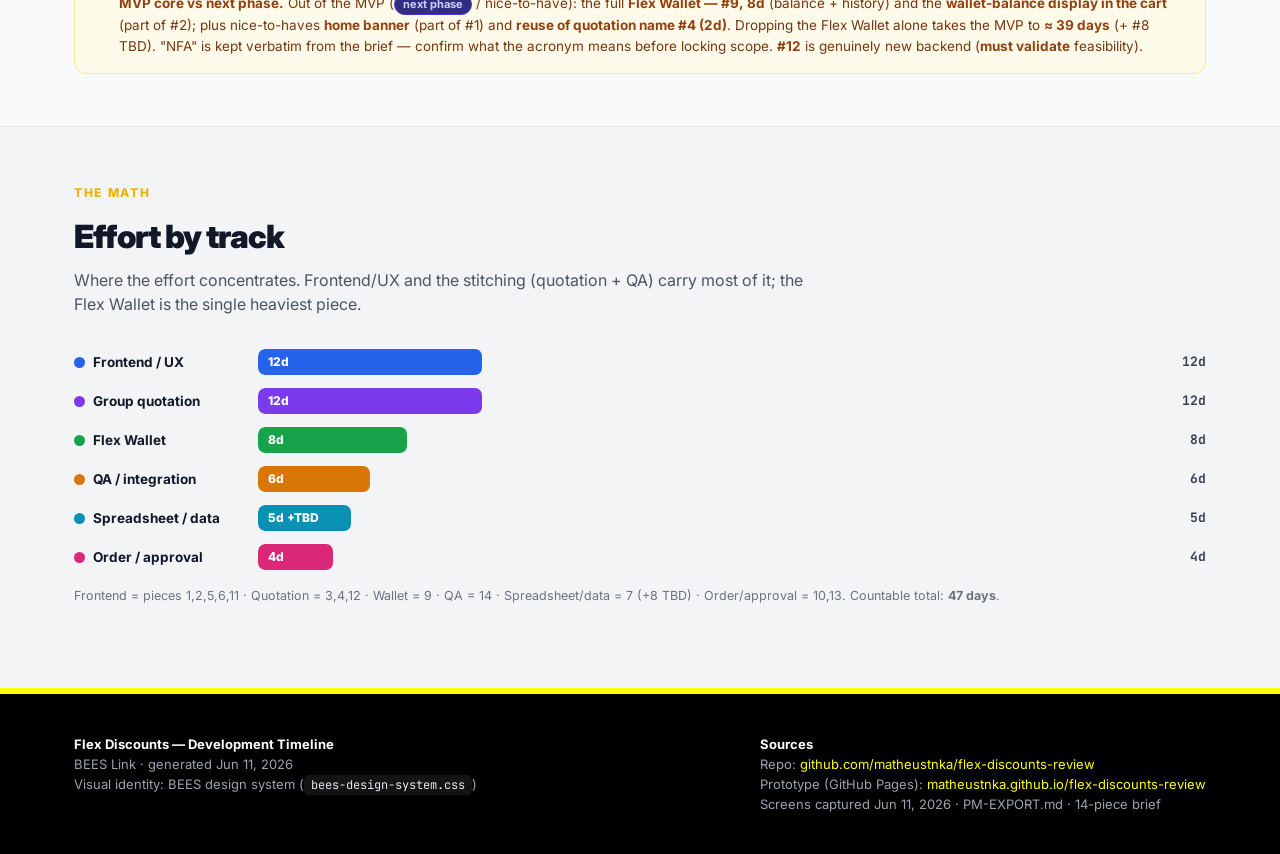
==== commit c319ff13: "fix(timeline): mark Flex Wallet balance + wallet as nice-to-have / next phase; add MVP core (~39d) v" ====
--- a/timeline/index.html
+++ b/timeline/index.html
@@ -104,6 +104,7 @@
   .b.dur{background:var(--g900);color:var(--bees);font-family:var(--mono)}
   .b.req{background:var(--err-bg);color:var(--err);border:1px solid var(--err-bd)}
   .b.nice{background:var(--info-bg);color:var(--info);border:1px solid var(--info-bd)}
+  .b.next{background:#312E81;color:#C7D2FE;border:1px solid #4338CA}
   .b.fe{background:var(--info-bg);color:var(--info);border:1px solid var(--info-bd)}
   .b.be{background:#F5F3FF;color:#7C3AED;border:1px solid #DDD6FE}
   .b.tbd{background:var(--warn-bg);color:var(--warn);border:1px solid var(--warn-bd)}
@@ -256,7 +257,7 @@
         <div class="ahead"><span class="anum">SCREEN</span><h4>Home</h4></div>
         <p class="scap">Entry point + flex balance teaser.</p>
         <div class="pi"><span class="pn">1</span><span class="pt"><b>Homepage</b><span>Banner is <b>nice-to-have</b>; the <b>Pedido</b> menu entry point is the requirement.</span><span class="trk"><span class="dot" style="background:var(--t-fe)"></span>Frontend / UX</span></span></div>
-        <div class="pi"><span class="pn">9</span><span class="pt"><b>Flex Wallet</b><span>Available flex balance card → "Ir para carteira flex".</span><span class="trk"><span class="dot" style="background:var(--t-wallet)"></span>Flex Wallet</span></span></div>
+        <div class="pi"><span class="pn">9</span><span class="pt"><b>Flex Wallet <span style="color:#4338CA">(next phase)</span></b><span>Available flex balance card → "Ir para carteira flex". Nice-to-have / next phase.</span><span class="trk"><span class="dot" style="background:var(--t-wallet)"></span>Flex Wallet</span></span></div>
       </div>
     </div>
 
@@ -272,7 +273,7 @@
         <div class="ahead"><span class="anum">SCREEN</span><h4>Cart (caminhão)</h4></div>
         <p class="scap">The "Resumo do pedido" panel carries three pieces.</p>
         <div class="pi"><span class="pn">3</span><span class="pt"><b>Group Quotation Creation</b><span>Quotation is born in the cart, not the spreadsheet.</span><span class="trk"><span class="dot" style="background:var(--t-cot)"></span>Group quotation</span></span></div>
-        <div class="pi"><span class="pn">9</span><span class="pt"><b>Flex Wallet</b><span>Wallet balance shown right inside the cart.</span><span class="trk"><span class="dot" style="background:var(--t-wallet)"></span>Flex Wallet</span></span></div>
+        <div class="pi"><span class="pn">9</span><span class="pt"><b>Flex Wallet <span style="color:#4338CA">(next phase)</span></b><span>Wallet balance inside the cart — nice-to-have / next phase.</span><span class="trk"><span class="dot" style="background:var(--t-wallet)"></span>Flex Wallet</span></span></div>
         <div class="pi"><span class="pn">2</span><span class="pt"><b>Changes to the Cart</b><span>"Salvar como rascunho" — save as draft button.</span><span class="trk"><span class="dot" style="background:var(--t-fe)"></span>Frontend / UX</span></span></div>
       </div>
     </div>
@@ -337,7 +338,7 @@
       <div class="pinlist">
         <div class="ahead"><span class="anum">SCREEN</span><h4>Flex wallet</h4></div>
         <p class="scap">Ledger tab on the drafts hub.</p>
-        <div class="pi"><span class="pn">9</span><span class="pt"><b>Development of Flex Wallet</b><span>Balance is core; the <b>transaction history</b> ledger (Comprometido / Liberado) is <b>nice-to-have</b>.</span><span class="trk"><span class="dot" style="background:var(--t-wallet)"></span>Flex Wallet</span></span></div>
+        <div class="pi"><span class="pn">9</span><span class="pt"><b>Development of Flex Wallet <span style="color:#4338CA">(next phase)</span></b><span>The whole wallet — <b>balance + transaction history</b> (Comprometido / Liberado) — is <b>nice-to-have / next phase</b>.</span><span class="trk"><span class="dot" style="background:var(--t-wallet)"></span>Flex Wallet</span></span></div>
       </div>
     </div>
 
@@ -367,8 +368,8 @@
         </div>
         <div class="card" style="--track:var(--t-fe)">
           <div class="top"><div class="num">2</div><div><h4>Changes to the Cart</h4>
-            <div class="badges"><span class="b track fe">Frontend</span><span class="b dur">2d</span></div></div></div>
-          <p class="what">Add button + Flex Wallet balance display in the cart. The base for almost everything that follows.</p>
+            <div class="badges"><span class="b track fe">Frontend</span><span class="b dur">2d</span><span class="b next">balance = next phase</span></div></div></div>
+          <p class="what"><b>Add button</b> is core. The <b>wallet balance display</b> in the cart is <b>nice-to-have / next phase</b>. The add button is the base for almost everything that follows.</p>
           <div class="deltas">
             <div class="delta now"><span class="k">Today</span><span class="v">Cart is unaware of flex or balance.</span></div>
             <div class="delta fut"><span class="k">Prototype</span><span class="v">Add button + wallet balance inside the cart itself.</span></div>
@@ -478,7 +479,7 @@
         </div>
         <div class="card" style="--track:var(--t-wallet)">
           <div class="top"><div class="num">9</div><div><h4>Development of Flex Wallet</h4>
-            <div class="badges"><span class="b track" style="background:var(--t-wallet)">Wallet</span><span class="b dur">8d</span><span class="b fe">frontend</span><span class="b be">backend</span><span class="b nice">history = nice-to-have</span></div></div></div>
+            <div class="badges"><span class="b track" style="background:var(--t-wallet)">Wallet</span><span class="b dur">8d</span><span class="b fe">frontend</span><span class="b be">backend</span><span class="b next">balance + history = next phase</span></div></div></div>
           <p class="what">Backend and frontend implementation of the flex wallet — balance, ledger (committed/released), cart integration. <b>The largest single piece.</b></p>
           <div class="deltas">
             <div class="delta now"><span class="k">Today</span><span class="v">No flex wallet in the flow.</span></div>
@@ -535,7 +536,7 @@
       </div>
     </div>
 
-    <div class="note">⚠️ <div><b>Reading notes.</b> The wave sequence reflects the dependencies stated in the brief (cart before name reuse; endpoint before summary cards) — it is not a dated schedule and does not assume squad parallelism. Durations are the ones from the brief; the <b>~47-day</b> sum is raw effort (piece 8 = TBD, excluded from the total). "NFA" is kept verbatim from the brief — confirm what the acronym means before locking scope.</div></div>
+    <div class="note">⚠️ <div><b>Reading notes.</b> The wave sequence reflects the dependencies stated in the brief (cart before name reuse; endpoint before summary cards) — it is not a dated schedule and does not assume squad parallelism. Durations are the ones from the brief; the <b>~47-day</b> sum is raw effort (piece 8 = TBD, excluded from the total).<br><br><b>MVP core vs next phase.</b> Out of the MVP (<span style="display:inline-block;background:#312E81;color:#C7D2FE;border:1px solid #4338CA;border-radius:99px;padding:1px 8px;font-size:11px;font-weight:700">next phase</span> / nice-to-have): the full <b>Flex Wallet — #9, 8d</b> (balance + history) and the <b>wallet-balance display in the cart</b> (part of #2); plus nice-to-haves <b>home banner</b> (part of #1) and <b>reuse of quotation name #4 (2d)</b>. Dropping the Flex Wallet alone takes the MVP to <b>≈ 39 days</b> (+ #8 TBD). "NFA" is kept verbatim from the brief — confirm what the acronym means before locking scope. <b>#12</b> is genuinely new backend (<b>must validate</b> feasibility).</div></div>
   </div>
 </section>
 
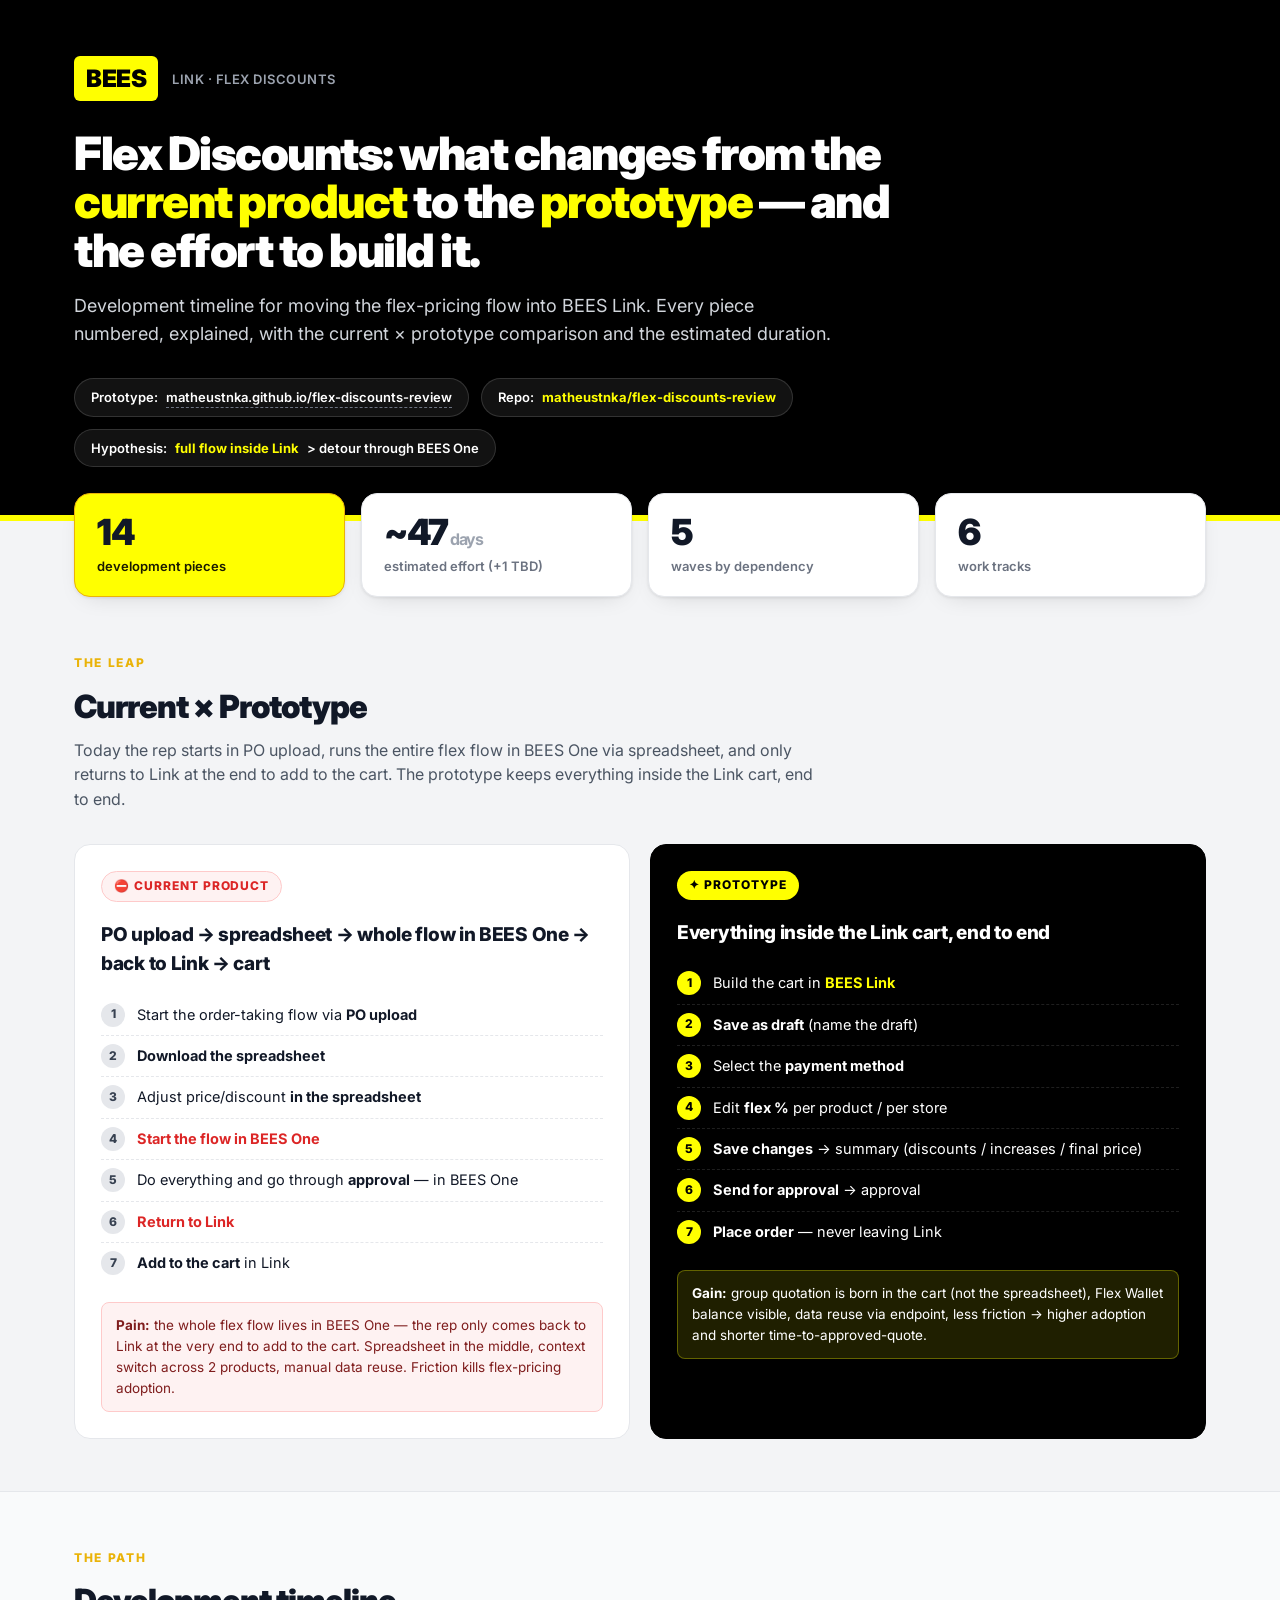
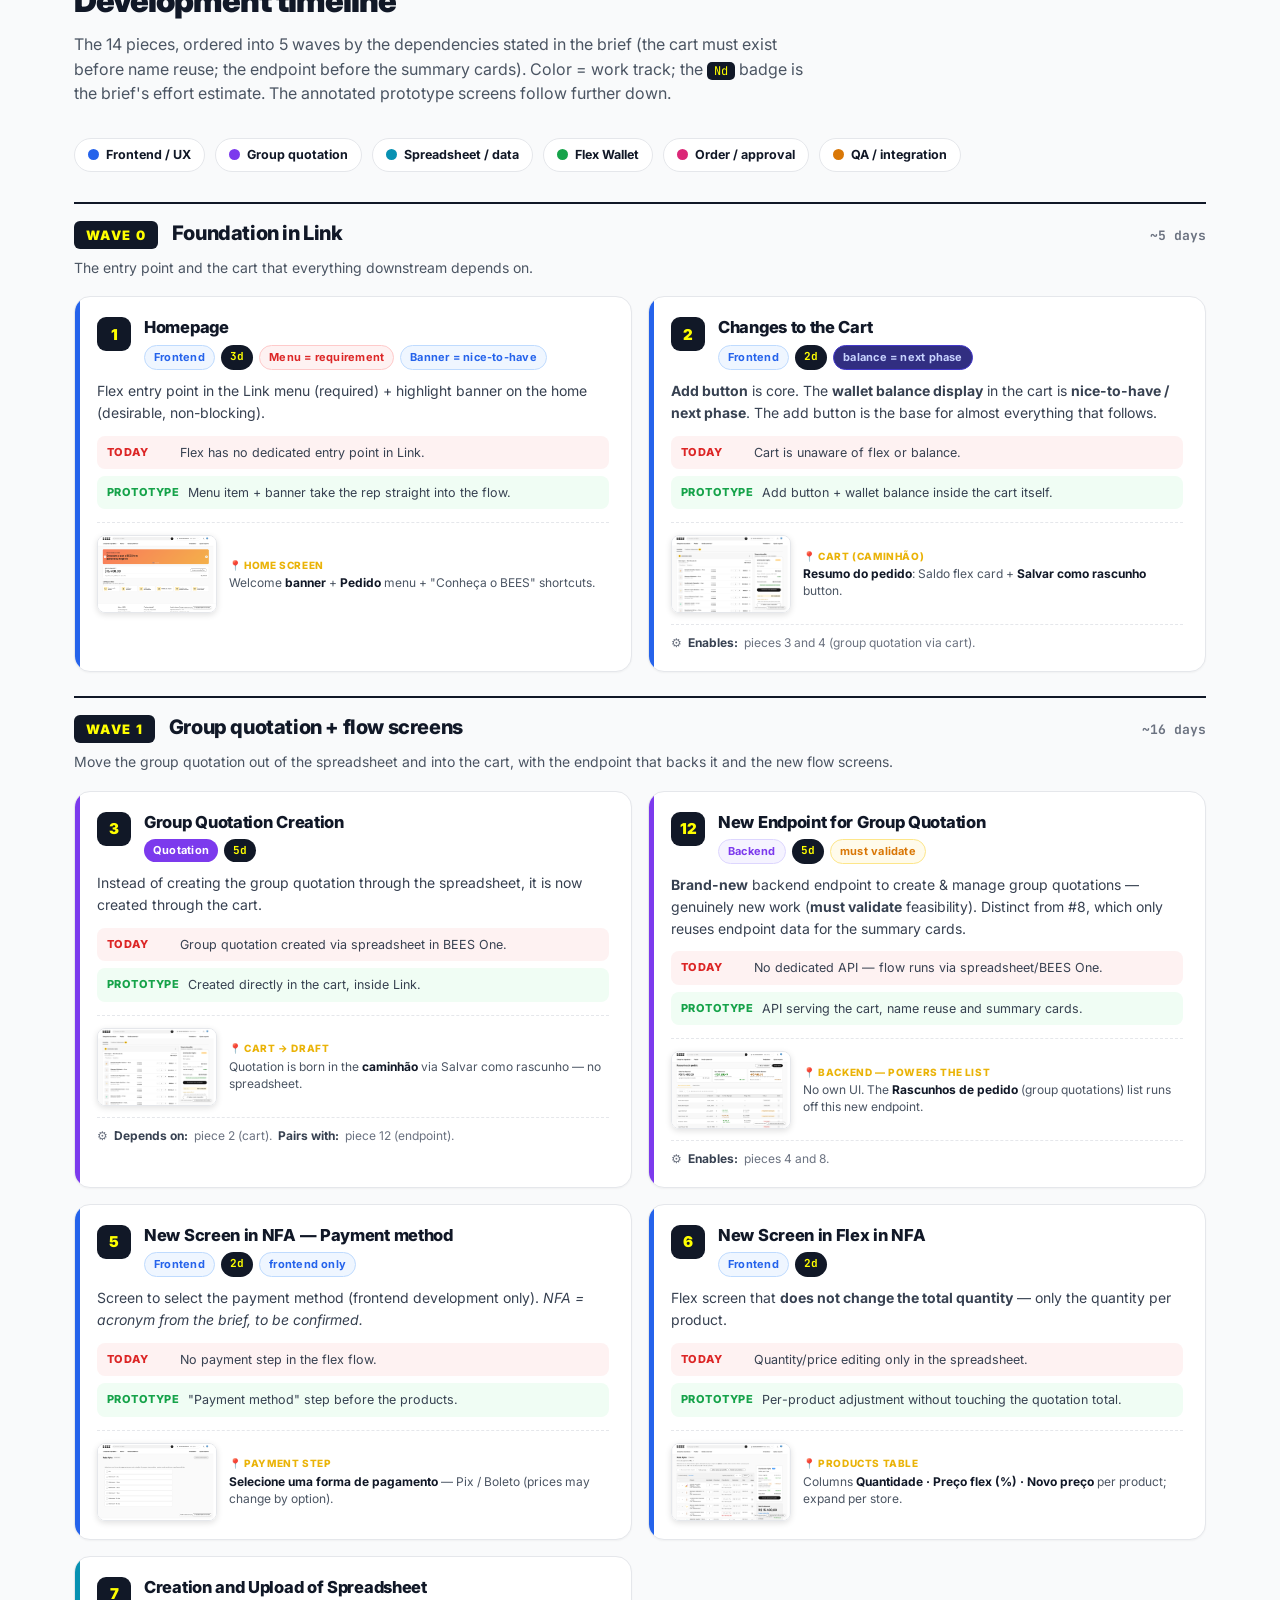
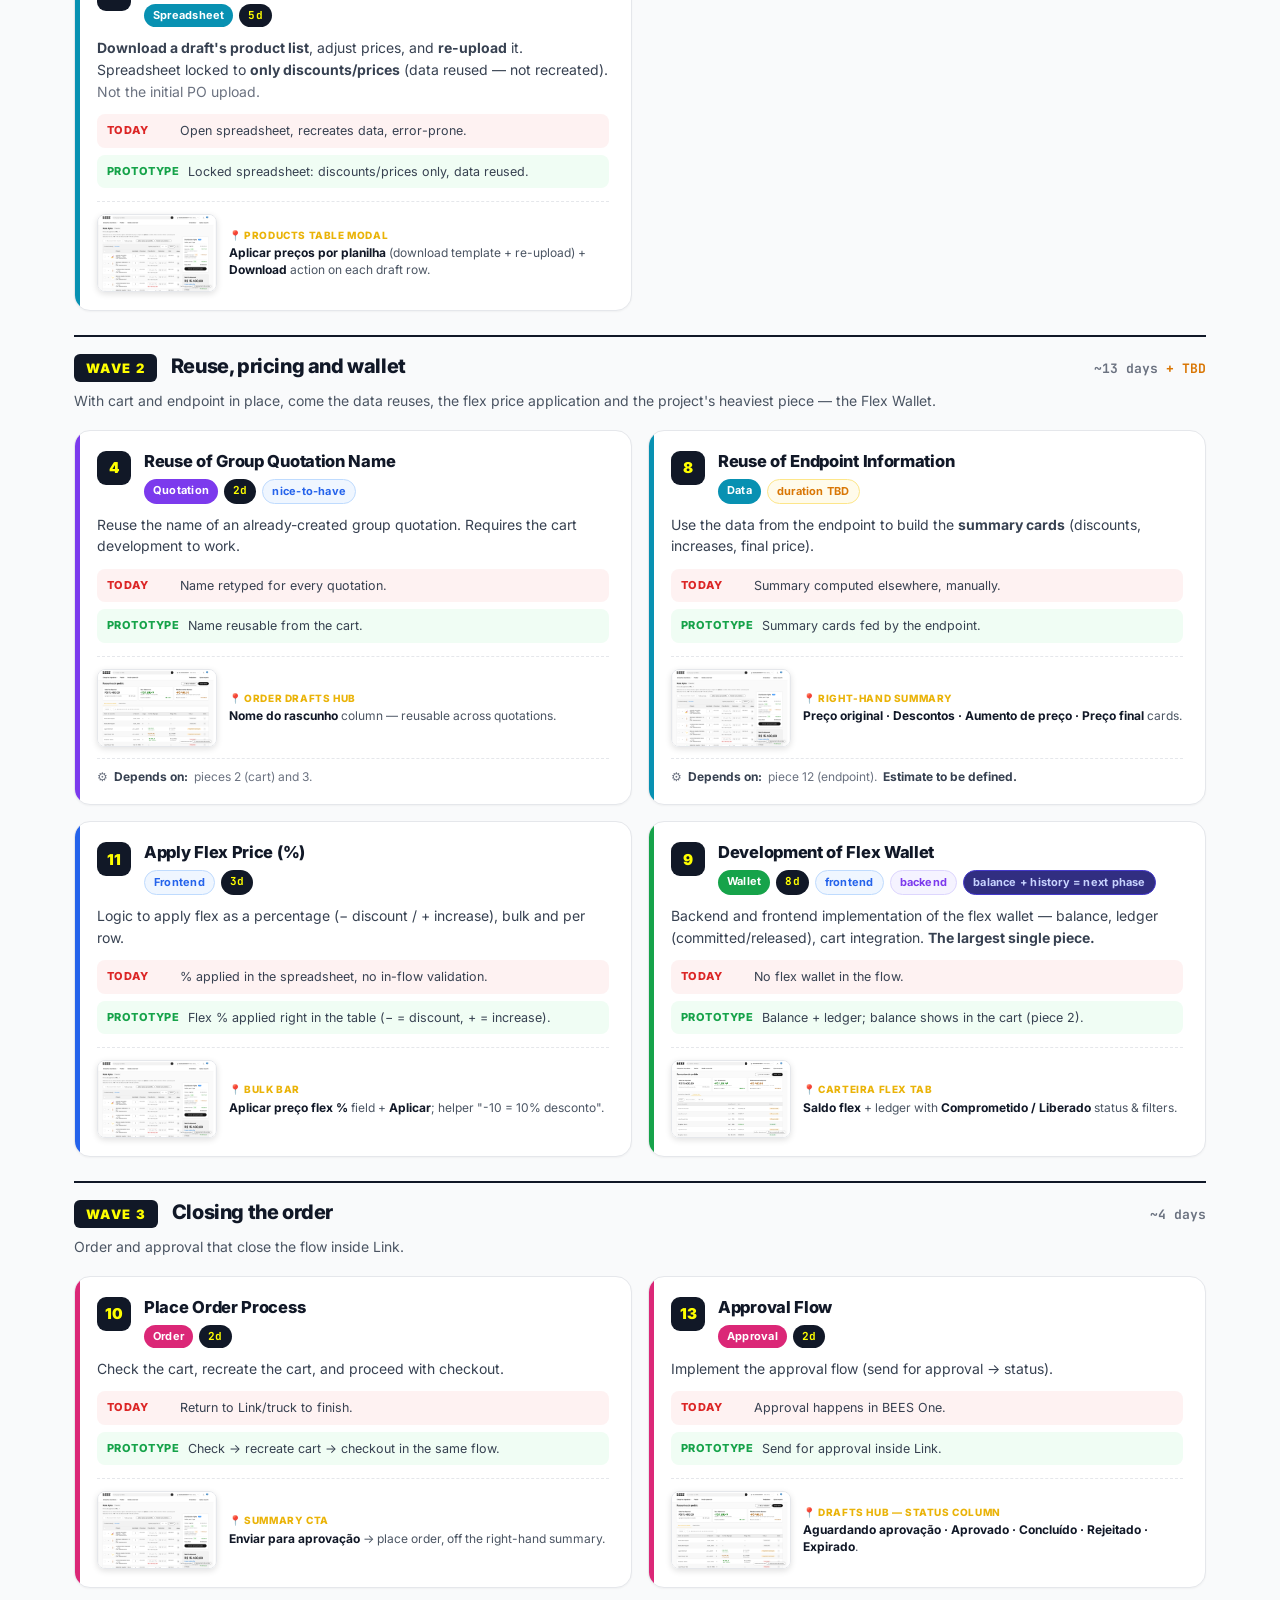
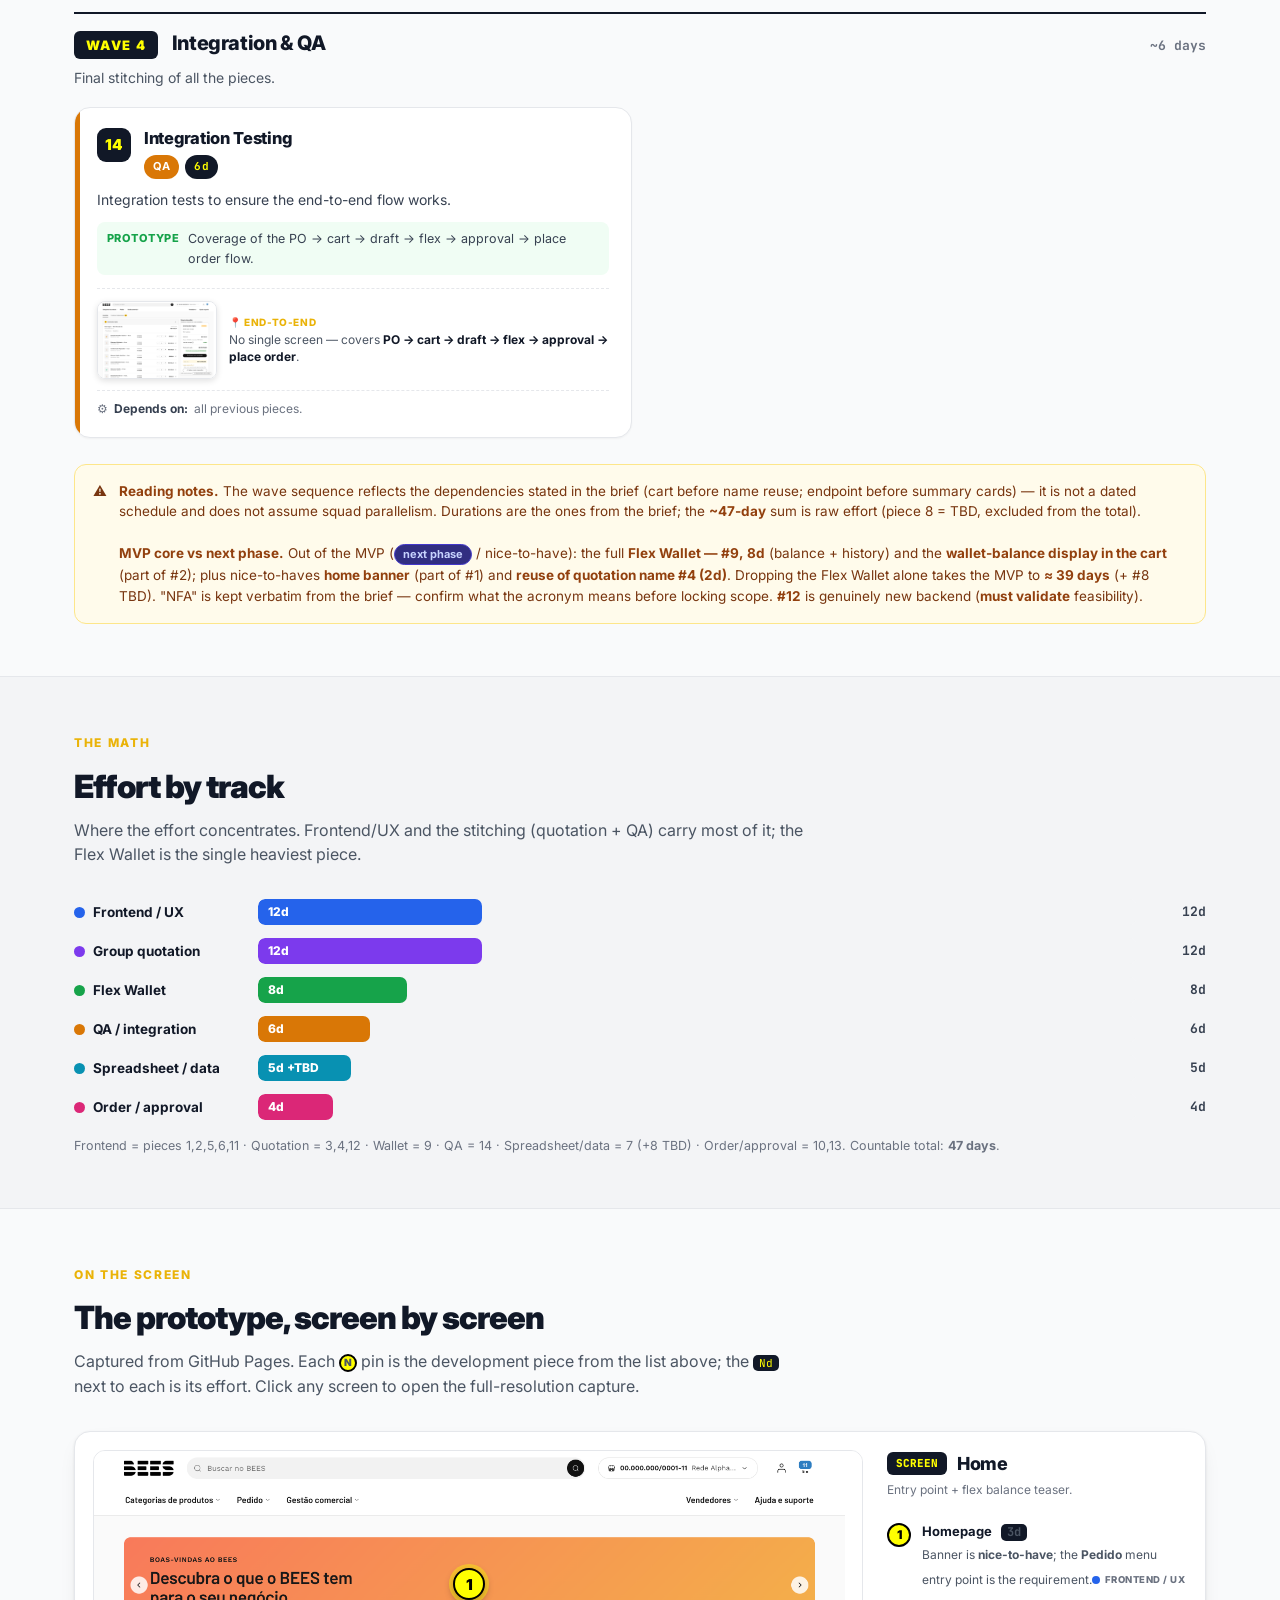
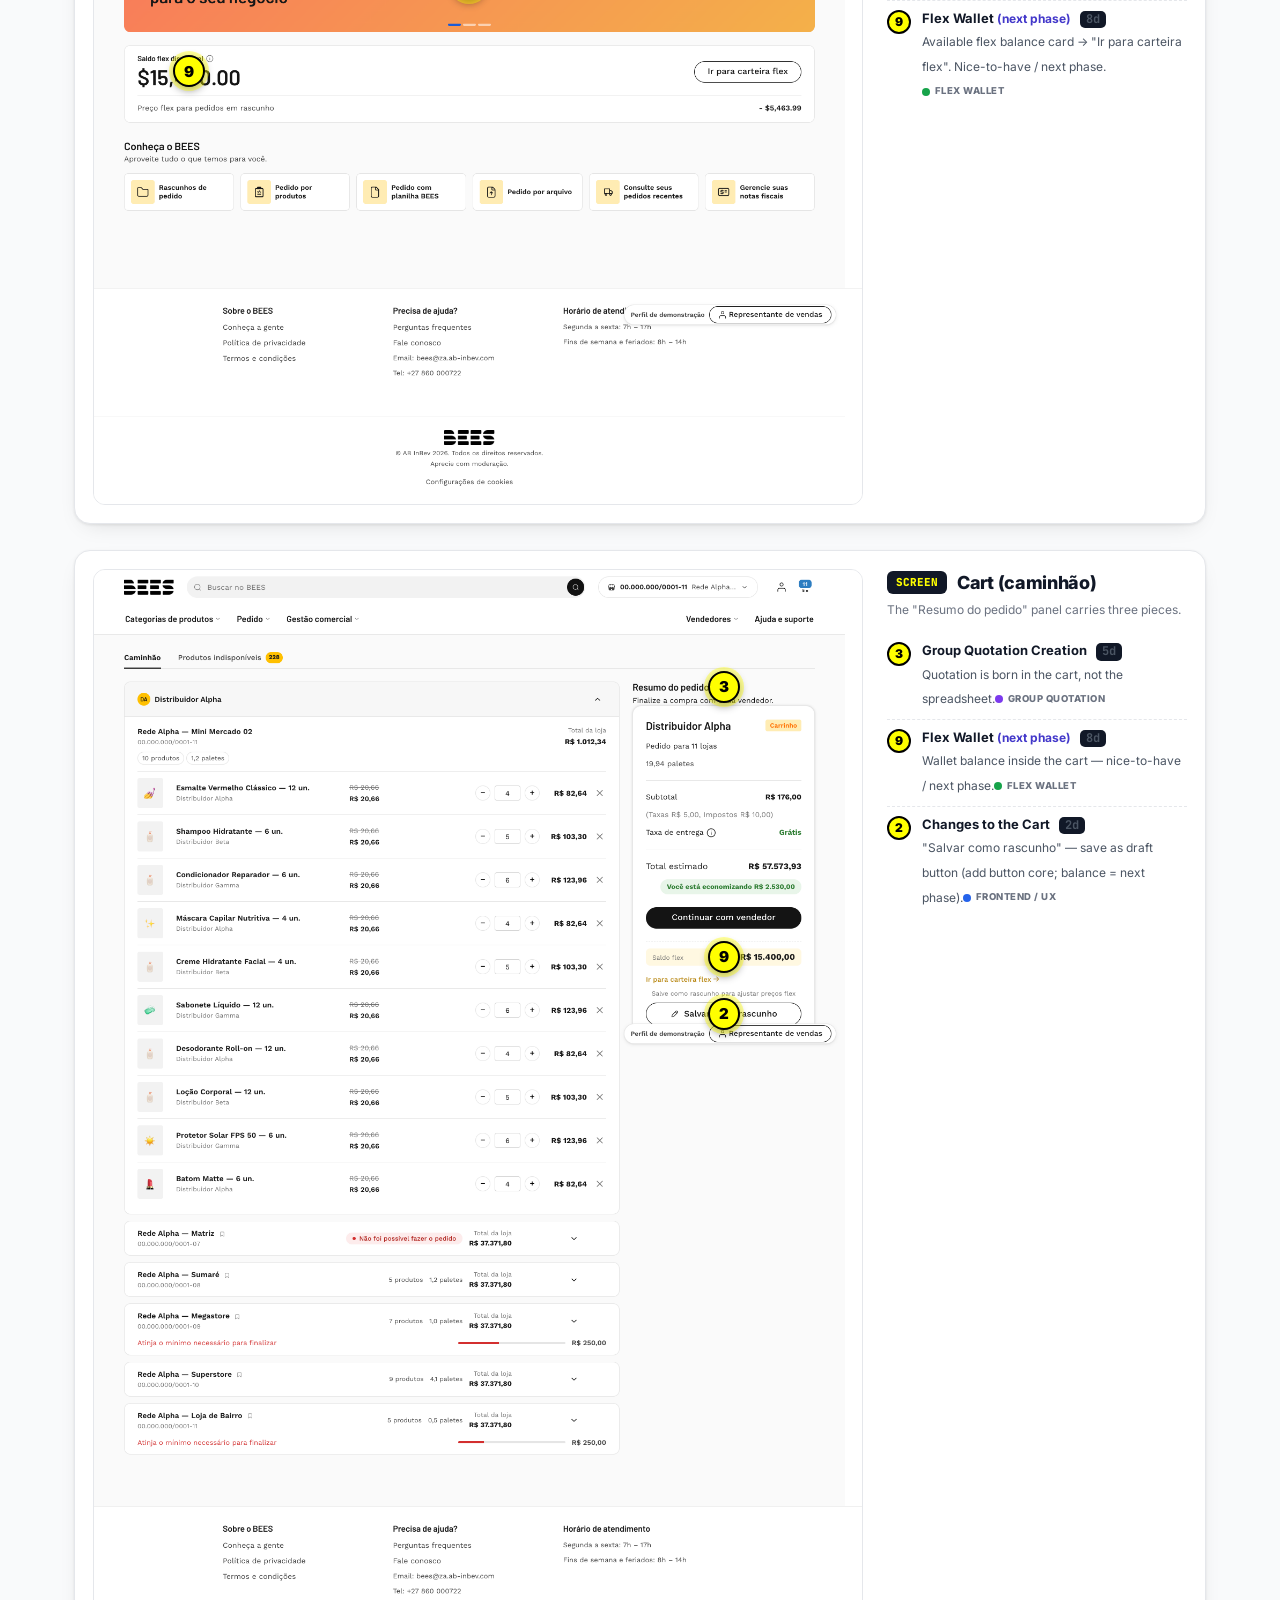
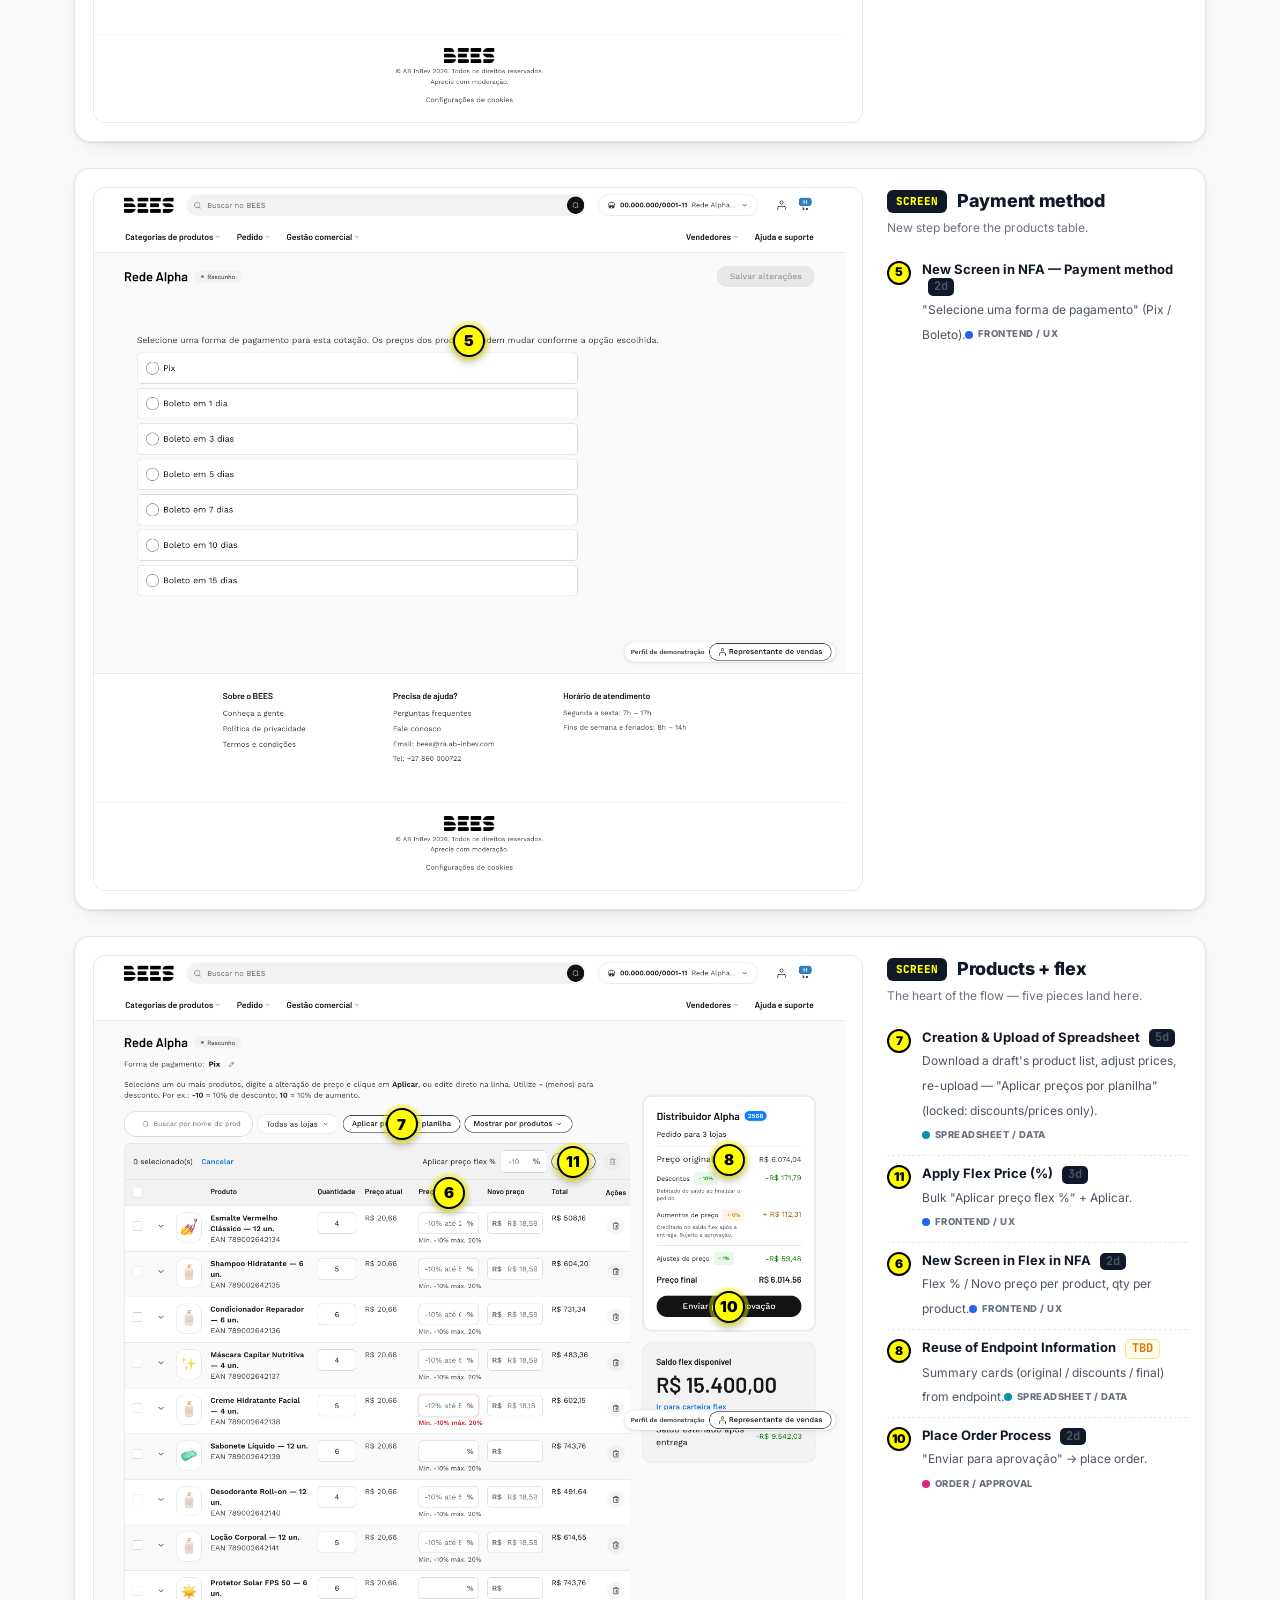
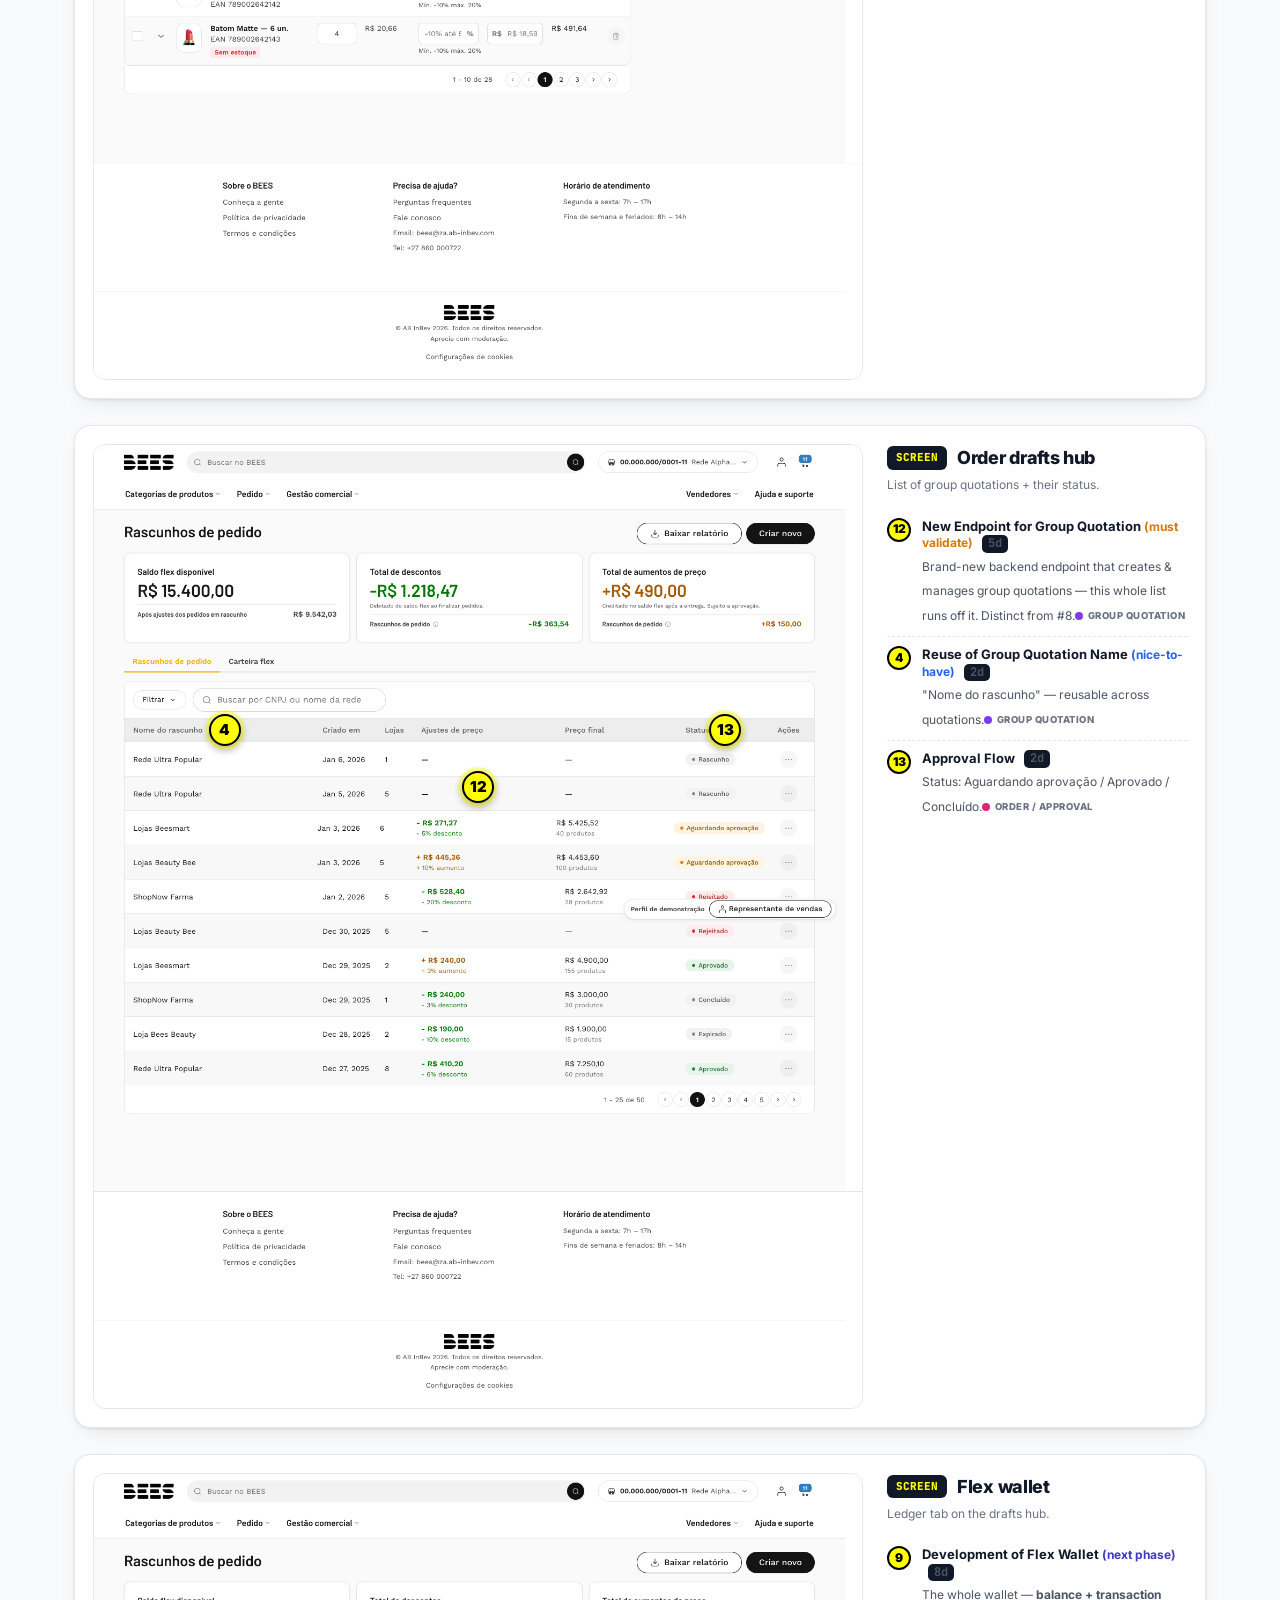
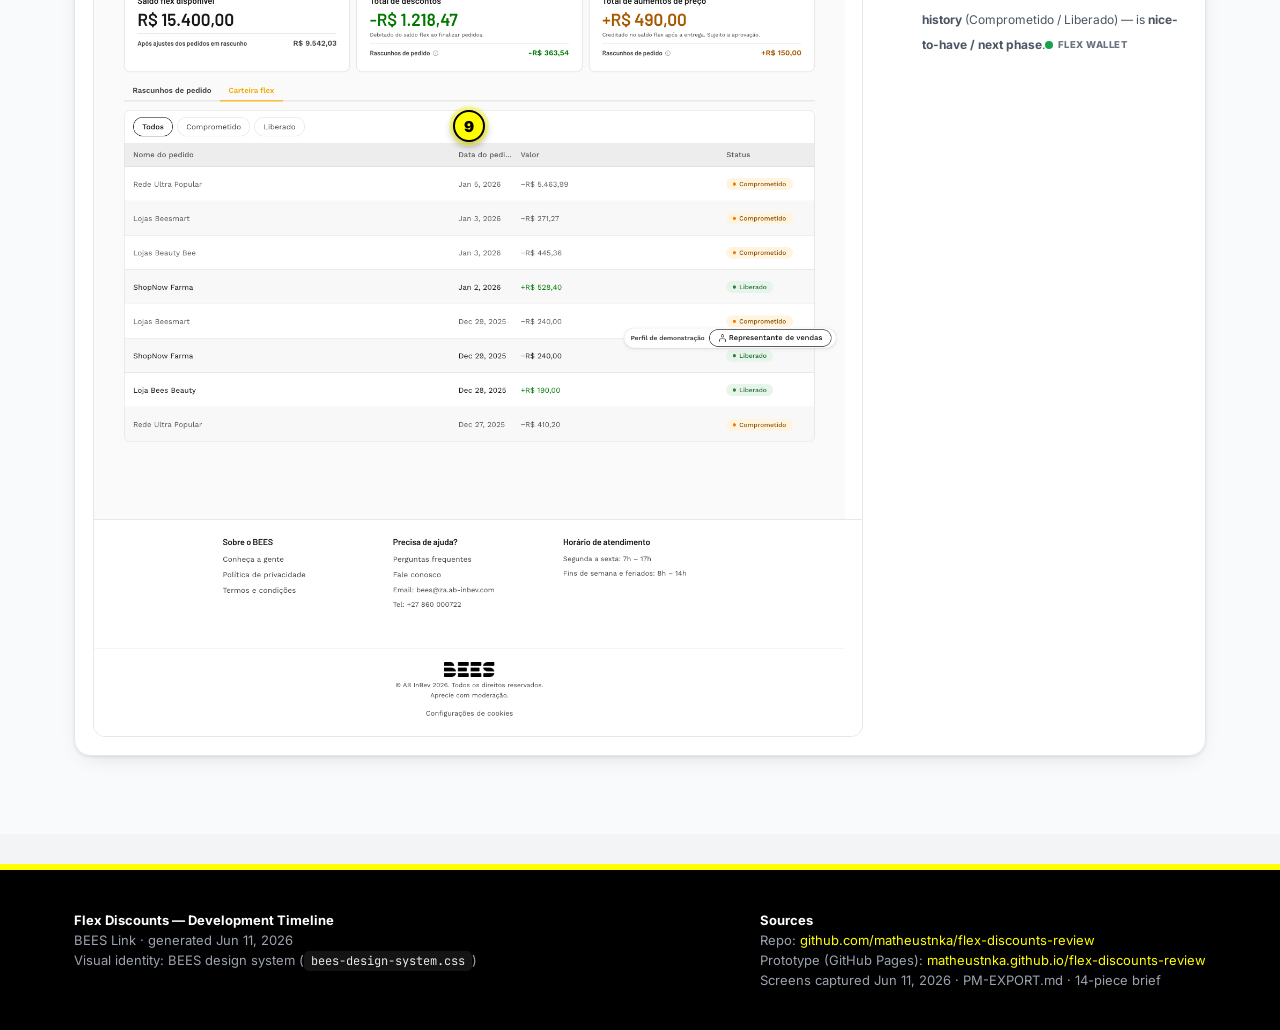
==== commit 69333478: "fix(timeline): repair legend line-breaks (block <b> bug), add effort chip per pin, reorder — deliver" ====
--- a/timeline/index.html
+++ b/timeline/index.html
@@ -140,7 +140,9 @@
   .pinlist .pi{display:flex;gap:11px;align-items:flex-start;padding:9px 0;border-bottom:1px dashed var(--g200)}
   .pinlist .pi:last-child{border-bottom:none}
   .pinlist .pn{flex:0 0 auto;width:24px;height:24px;background:var(--bees);border:2px solid #000;color:#000;border-radius:99px;font-weight:900;font-size:12px;display:flex;align-items:center;justify-content:center}
-  .pinlist .pt b{display:block;font-size:13px;color:var(--g900);line-height:1.3}
+  .pinlist .pt > b{display:block;font-size:13px;color:var(--g900);line-height:1.3}
+  .pinlist .pdur{display:inline-block;font-family:var(--mono);font-size:10px;font-weight:700;background:var(--g900);color:var(--bees);padding:1px 6px;border-radius:5px;margin-left:6px;vertical-align:middle}
+  .pinlist .pdur.tbd{background:var(--warn-bg);color:var(--warn);border:1px solid var(--warn-bd)}
   .pinlist .pt span{font-size:12px;color:var(--g600)}
   .pinlist .pt .trk{display:inline-flex;align-items:center;gap:5px;font-size:9.5px;font-weight:800;text-transform:uppercase;letter-spacing:.05em;margin-top:3px;color:var(--g500)}
   .pinlist .pt .trk .dot{width:8px;height:8px;border-radius:99px}
@@ -240,11 +242,231 @@
   <div class="wrap">
     <span class="eyebrow">The path</span>
     <h2 class="sec">Development timeline</h2>
-    <p class="sec-lede">The 14 pieces, ordered into 5 waves by the dependencies stated in the brief (the cart must exist before name reuse; the endpoint before the summary cards). Color = work track. Each card carries the prototype screen where that piece lands — click any shot to open it full.</p>
-
+    <p class="sec-lede">The 14 pieces, ordered into 5 waves by the dependencies stated in the brief (the cart must exist before name reuse; the endpoint before the summary cards). Color = work track; the <span style="font-family:var(--mono);font-size:12px;background:var(--g900);color:var(--bees);padding:1px 7px;border-radius:5px">Nd</span> badge is the brief's effort estimate. The annotated prototype screens follow further down.</p>
+
+    <div class="legend">
+      <span class="lg"><span class="dot" style="background:var(--t-fe)"></span>Frontend / UX</span>
+      <span class="lg"><span class="dot" style="background:var(--t-cot)"></span>Group quotation</span>
+      <span class="lg"><span class="dot" style="background:var(--t-sheet)"></span>Spreadsheet / data</span>
+      <span class="lg"><span class="dot" style="background:var(--t-wallet)"></span>Flex Wallet</span>
+      <span class="lg"><span class="dot" style="background:var(--t-close)"></span>Order / approval</span>
+      <span class="lg"><span class="dot" style="background:var(--t-qa)"></span>QA / integration</span>
+    </div>
+
+    <!-- WAVE 0 -->
+    <div class="wave">
+      <div class="wave-head"><span class="wn">Wave 0</span><h3>Foundation in Link</h3><span class="wdur">~5 days</span></div>
+      <p class="wave-desc">The entry point and the cart that everything downstream depends on.</p>
+      <div class="cards">
+        <div class="card" style="--track:var(--t-fe)">
+          <div class="top"><div class="num">1</div><div><h4>Homepage</h4>
+            <div class="badges"><span class="b track fe">Frontend</span><span class="b dur">3d</span><span class="b req">Menu = requirement</span><span class="b nice">Banner = nice-to-have</span></div></div></div>
+          <p class="what">Flex entry point in the Link menu (required) + highlight banner on the home (desirable, non-blocking).</p>
+          <div class="deltas">
+            <div class="delta now"><span class="k">Today</span><span class="v">Flex has no dedicated entry point in Link.</span></div>
+            <div class="delta fut"><span class="k">Prototype</span><span class="v">Menu item + banner take the rep straight into the flow.</span></div>
+          </div>
+          <a class="screenref" href="shots/home.png" target="_blank"><img src="shots/thumb-home.png" alt=""><span class="cap"><span class="where">📍 Home screen</span>Welcome <b>banner</b> + <b>Pedido</b> menu + "Conheça o BEES" shortcuts.</span></a>
+        </div>
+        <div class="card" style="--track:var(--t-fe)">
+          <div class="top"><div class="num">2</div><div><h4>Changes to the Cart</h4>
+            <div class="badges"><span class="b track fe">Frontend</span><span class="b dur">2d</span><span class="b next">balance = next phase</span></div></div></div>
+          <p class="what"><b>Add button</b> is core. The <b>wallet balance display</b> in the cart is <b>nice-to-have / next phase</b>. The add button is the base for almost everything that follows.</p>
+          <div class="deltas">
+            <div class="delta now"><span class="k">Today</span><span class="v">Cart is unaware of flex or balance.</span></div>
+            <div class="delta fut"><span class="k">Prototype</span><span class="v">Add button + wallet balance inside the cart itself.</span></div>
+          </div>
+          <a class="screenref" href="shots/cart.png" target="_blank"><img src="shots/thumb-cart.png" alt=""><span class="cap"><span class="where">📍 Cart (caminhão)</span><b>Resumo do pedido</b>: Saldo flex card + <b>Salvar como rascunho</b> button.</span></a>
+          <div class="dep">⚙ <b>Enables:</b> pieces 3 and 4 (group quotation via cart).</div>
+        </div>
+      </div>
+    </div>
+
+    <!-- WAVE 1 -->
+    <div class="wave">
+      <div class="wave-head"><span class="wn">Wave 1</span><h3>Group quotation + flow screens</h3><span class="wdur">~16 days</span></div>
+      <p class="wave-desc">Move the group quotation out of the spreadsheet and into the cart, with the endpoint that backs it and the new flow screens.</p>
+      <div class="cards">
+        <div class="card" style="--track:var(--t-cot)">
+          <div class="top"><div class="num">3</div><div><h4>Group Quotation Creation</h4>
+            <div class="badges"><span class="b track" style="background:var(--t-cot)">Quotation</span><span class="b dur">5d</span></div></div></div>
+          <p class="what">Instead of creating the group quotation through the spreadsheet, it is now created through the cart.</p>
+          <div class="deltas">
+            <div class="delta now"><span class="k">Today</span><span class="v">Group quotation created via spreadsheet in BEES One.</span></div>
+            <div class="delta fut"><span class="k">Prototype</span><span class="v">Created directly in the cart, inside Link.</span></div>
+          </div>
+          <a class="screenref" href="shots/cart.png" target="_blank"><img src="shots/thumb-cart.png" alt=""><span class="cap"><span class="where">📍 Cart → draft</span>Quotation is born in the <b>caminhão</b> via Salvar como rascunho — no spreadsheet.</span></a>
+          <div class="dep">⚙ <b>Depends on:</b> piece 2 (cart). <b>Pairs with:</b> piece 12 (endpoint).</div>
+        </div>
+        <div class="card" style="--track:var(--t-cot)">
+          <div class="top"><div class="num">12</div><div><h4>New Endpoint for Group Quotation</h4>
+            <div class="badges"><span class="b track be">Backend</span><span class="b dur">5d</span><span class="b tbd">must validate</span></div></div></div>
+          <p class="what"><b>Brand-new</b> backend endpoint to create &amp; manage group quotations — genuinely new work (<b>must validate</b> feasibility). Distinct from #8, which only reuses endpoint data for the summary cards.</p>
+          <div class="deltas">
+            <div class="delta now"><span class="k">Today</span><span class="v">No dedicated API — flow runs via spreadsheet/BEES One.</span></div>
+            <div class="delta fut"><span class="k">Prototype</span><span class="v">API serving the cart, name reuse and summary cards.</span></div>
+          </div>
+          <a class="screenref" href="shots/drafts.png" target="_blank"><img src="shots/thumb-drafts.png" alt=""><span class="cap"><span class="where">📍 Backend — powers the list</span>No own UI. The <b>Rascunhos de pedido</b> (group quotations) list runs off this new endpoint.</span></a>
+          <div class="dep">⚙ <b>Enables:</b> pieces 4 and 8.</div>
+        </div>
+        <div class="card" style="--track:var(--t-fe)">
+          <div class="top"><div class="num">5</div><div><h4>New Screen in NFA — Payment method</h4>
+            <div class="badges"><span class="b track fe">Frontend</span><span class="b dur">2d</span><span class="b fe">frontend only</span></div></div></div>
+          <p class="what">Screen to select the payment method (frontend development only). <em>NFA = acronym from the brief, to be confirmed.</em></p>
+          <div class="deltas">
+            <div class="delta now"><span class="k">Today</span><span class="v">No payment step in the flex flow.</span></div>
+            <div class="delta fut"><span class="k">Prototype</span><span class="v">"Payment method" step before the products.</span></div>
+          </div>
+          <a class="screenref" href="shots/order-draft.png" target="_blank"><img src="shots/thumb-order-draft.png" alt=""><span class="cap"><span class="where">📍 Payment step</span><b>Selecione uma forma de pagamento</b> — Pix / Boleto (prices may change by option).</span></a>
+        </div>
+        <div class="card" style="--track:var(--t-fe)">
+          <div class="top"><div class="num">6</div><div><h4>New Screen in Flex in NFA</h4>
+            <div class="badges"><span class="b track fe">Frontend</span><span class="b dur">2d</span></div></div></div>
+          <p class="what">Flex screen that <b>does not change the total quantity</b> — only the quantity per product.</p>
+          <div class="deltas">
+            <div class="delta now"><span class="k">Today</span><span class="v">Quantity/price editing only in the spreadsheet.</span></div>
+            <div class="delta fut"><span class="k">Prototype</span><span class="v">Per-product adjustment without touching the quotation total.</span></div>
+          </div>
+          <a class="screenref" href="shots/order-products.png" target="_blank"><img src="shots/thumb-order-products.png" alt=""><span class="cap"><span class="where">📍 Products table</span>Columns <b>Quantidade · Preço flex (%) · Novo preço</b> per product; expand per store.</span></a>
+        </div>
+        <div class="card" style="--track:var(--t-sheet)">
+          <div class="top"><div class="num">7</div><div><h4>Creation and Upload of Spreadsheet</h4>
+            <div class="badges"><span class="b track" style="background:var(--t-sheet)">Spreadsheet</span><span class="b dur">5d</span></div></div></div>
+          <p class="what"><b>Download a draft's product list</b>, adjust prices, and <b>re-upload</b> it. Spreadsheet locked to <b>only discounts/prices</b> (data reused — not recreated). <span style="color:var(--g500)">Not the initial PO upload.</span></p>
+          <div class="deltas">
+            <div class="delta now"><span class="k">Today</span><span class="v">Open spreadsheet, recreates data, error-prone.</span></div>
+            <div class="delta fut"><span class="k">Prototype</span><span class="v">Locked spreadsheet: discounts/prices only, data reused.</span></div>
+          </div>
+          <a class="screenref" href="shots/order-products.png" target="_blank"><img src="shots/thumb-order-products.png" alt=""><span class="cap"><span class="where">📍 Products table modal</span><b>Aplicar preços por planilha</b> (download template + re-upload) + <b>Download</b> action on each draft row.</span></a>
+        </div>
+      </div>
+    </div>
+
+    <!-- WAVE 2 -->
+    <div class="wave">
+      <div class="wave-head"><span class="wn">Wave 2</span><h3>Reuse, pricing and wallet</h3><span class="wdur">~13 days <span style="color:var(--warn)">+ TBD</span></span></div>
+      <p class="wave-desc">With cart and endpoint in place, come the data reuses, the flex price application and the project's heaviest piece — the Flex Wallet.</p>
+      <div class="cards">
+        <div class="card" style="--track:var(--t-cot)">
+          <div class="top"><div class="num">4</div><div><h4>Reuse of Group Quotation Name</h4>
+            <div class="badges"><span class="b track" style="background:var(--t-cot)">Quotation</span><span class="b dur">2d</span><span class="b nice">nice-to-have</span></div></div></div>
+          <p class="what">Reuse the name of an already-created group quotation. Requires the cart development to work.</p>
+          <div class="deltas">
+            <div class="delta now"><span class="k">Today</span><span class="v">Name retyped for every quotation.</span></div>
+            <div class="delta fut"><span class="k">Prototype</span><span class="v">Name reusable from the cart.</span></div>
+          </div>
+          <a class="screenref" href="shots/drafts.png" target="_blank"><img src="shots/thumb-drafts.png" alt=""><span class="cap"><span class="where">📍 Order drafts hub</span><b>Nome do rascunho</b> column — reusable across quotations.</span></a>
+          <div class="dep">⚙ <b>Depends on:</b> pieces 2 (cart) and 3.</div>
+        </div>
+        <div class="card" style="--track:var(--t-sheet)">
+          <div class="top"><div class="num">8</div><div><h4>Reuse of Endpoint Information</h4>
+            <div class="badges"><span class="b track" style="background:var(--t-sheet)">Data</span><span class="b tbd">duration TBD</span></div></div></div>
+          <p class="what">Use the data from the endpoint to build the <b>summary cards</b> (discounts, increases, final price).</p>
+          <div class="deltas">
+            <div class="delta now"><span class="k">Today</span><span class="v">Summary computed elsewhere, manually.</span></div>
+            <div class="delta fut"><span class="k">Prototype</span><span class="v">Summary cards fed by the endpoint.</span></div>
+          </div>
+          <a class="screenref" href="shots/order-products.png" target="_blank"><img src="shots/thumb-order-products.png" alt=""><span class="cap"><span class="where">📍 Right-hand summary</span><b>Preço original · Descontos · Aumento de preço · Preço final</b> cards.</span></a>
+          <div class="dep">⚙ <b>Depends on:</b> piece 12 (endpoint). <b>Estimate to be defined.</b></div>
+        </div>
+        <div class="card" style="--track:var(--t-fe)">
+          <div class="top"><div class="num">11</div><div><h4>Apply Flex Price (%)</h4>
+            <div class="badges"><span class="b track fe">Frontend</span><span class="b dur">3d</span></div></div></div>
+          <p class="what">Logic to apply flex as a percentage (− discount / + increase), bulk and per row.</p>
+          <div class="deltas">
+            <div class="delta now"><span class="k">Today</span><span class="v">% applied in the spreadsheet, no in-flow validation.</span></div>
+            <div class="delta fut"><span class="k">Prototype</span><span class="v">Flex % applied right in the table (− = discount, + = increase).</span></div>
+          </div>
+          <a class="screenref" href="shots/order-products.png" target="_blank"><img src="shots/thumb-order-products.png" alt=""><span class="cap"><span class="where">📍 Bulk bar</span><b>Aplicar preço flex %</b> field + <b>Aplicar</b>; helper "-10 = 10% desconto".</span></a>
+        </div>
+        <div class="card" style="--track:var(--t-wallet)">
+          <div class="top"><div class="num">9</div><div><h4>Development of Flex Wallet</h4>
+            <div class="badges"><span class="b track" style="background:var(--t-wallet)">Wallet</span><span class="b dur">8d</span><span class="b fe">frontend</span><span class="b be">backend</span><span class="b next">balance + history = next phase</span></div></div></div>
+          <p class="what">Backend and frontend implementation of the flex wallet — balance, ledger (committed/released), cart integration. <b>The largest single piece.</b></p>
+          <div class="deltas">
+            <div class="delta now"><span class="k">Today</span><span class="v">No flex wallet in the flow.</span></div>
+            <div class="delta fut"><span class="k">Prototype</span><span class="v">Balance + ledger; balance shows in the cart (piece 2).</span></div>
+          </div>
+          <a class="screenref" href="shots/wallet.png" target="_blank"><img src="shots/thumb-wallet.png" alt=""><span class="cap"><span class="where">📍 Carteira flex tab</span><b>Saldo flex</b> + ledger with <b>Comprometido / Liberado</b> status & filters.</span></a>
+        </div>
+      </div>
+    </div>
+
+    <!-- WAVE 3 -->
+    <div class="wave">
+      <div class="wave-head"><span class="wn">Wave 3</span><h3>Closing the order</h3><span class="wdur">~4 days</span></div>
+      <p class="wave-desc">Order and approval that close the flow inside Link.</p>
+      <div class="cards">
+        <div class="card" style="--track:var(--t-close)">
+          <div class="top"><div class="num">10</div><div><h4>Place Order Process</h4>
+            <div class="badges"><span class="b track" style="background:var(--t-close)">Order</span><span class="b dur">2d</span></div></div></div>
+          <p class="what">Check the cart, recreate the cart, and proceed with checkout.</p>
+          <div class="deltas">
+            <div class="delta now"><span class="k">Today</span><span class="v">Return to Link/truck to finish.</span></div>
+            <div class="delta fut"><span class="k">Prototype</span><span class="v">Check → recreate cart → checkout in the same flow.</span></div>
+          </div>
+          <a class="screenref" href="shots/order-products.png" target="_blank"><img src="shots/thumb-order-products.png" alt=""><span class="cap"><span class="where">📍 Summary CTA</span><b>Enviar para aprovação</b> → place order, off the right-hand summary.</span></a>
+        </div>
+        <div class="card" style="--track:var(--t-close)">
+          <div class="top"><div class="num">13</div><div><h4>Approval Flow</h4>
+            <div class="badges"><span class="b track" style="background:var(--t-close)">Approval</span><span class="b dur">2d</span></div></div></div>
+          <p class="what">Implement the approval flow (send for approval → status).</p>
+          <div class="deltas">
+            <div class="delta now"><span class="k">Today</span><span class="v">Approval happens in BEES One.</span></div>
+            <div class="delta fut"><span class="k">Prototype</span><span class="v">Send for approval inside Link.</span></div>
+          </div>
+          <a class="screenref" href="shots/drafts.png" target="_blank"><img src="shots/thumb-drafts.png" alt=""><span class="cap"><span class="where">📍 Drafts hub — Status column</span><b>Aguardando aprovação · Aprovado · Concluído · Rejeitado · Expirado</b>.</span></a>
+        </div>
+      </div>
+    </div>
+
+    <!-- WAVE 4 -->
+    <div class="wave">
+      <div class="wave-head"><span class="wn">Wave 4</span><h3>Integration & QA</h3><span class="wdur">~6 days</span></div>
+      <p class="wave-desc">Final stitching of all the pieces.</p>
+      <div class="cards">
+        <div class="card" style="--track:var(--t-qa)">
+          <div class="top"><div class="num">14</div><div><h4>Integration Testing</h4>
+            <div class="badges"><span class="b track" style="background:var(--t-qa)">QA</span><span class="b dur">6d</span></div></div></div>
+          <p class="what">Integration tests to ensure the end-to-end flow works.</p>
+          <div class="deltas">
+            <div class="delta fut"><span class="k">Prototype</span><span class="v">Coverage of the PO → cart → draft → flex → approval → place order flow.</span></div>
+          </div>
+          <a class="screenref" href="shots/cart.png" target="_blank"><img src="shots/thumb-cart.png" alt=""><span class="cap"><span class="where">📍 End-to-end</span>No single screen — covers <b>PO → cart → draft → flex → approval → place order</b>.</span></a>
+          <div class="dep">⚙ <b>Depends on:</b> all previous pieces.</div>
+        </div>
+      </div>
+    </div>
+
+    <div class="note">⚠️ <div><b>Reading notes.</b> The wave sequence reflects the dependencies stated in the brief (cart before name reuse; endpoint before summary cards) — it is not a dated schedule and does not assume squad parallelism. Durations are the ones from the brief; the <b>~47-day</b> sum is raw effort (piece 8 = TBD, excluded from the total).<br><br><b>MVP core vs next phase.</b> Out of the MVP (<span style="display:inline-block;background:#312E81;color:#C7D2FE;border:1px solid #4338CA;border-radius:99px;padding:1px 8px;font-size:11px;font-weight:700">next phase</span> / nice-to-have): the full <b>Flex Wallet — #9, 8d</b> (balance + history) and the <b>wallet-balance display in the cart</b> (part of #2); plus nice-to-haves <b>home banner</b> (part of #1) and <b>reuse of quotation name #4 (2d)</b>. Dropping the Flex Wallet alone takes the MVP to <b>≈ 39 days</b> (+ #8 TBD). "NFA" is kept verbatim from the brief — confirm what the acronym means before locking scope. <b>#12</b> is genuinely new backend (<b>must validate</b> feasibility).</div></div>
+  </div>
+</section>
+
+<!-- ===== EFFORT BY TRACK ===== -->
+<section>
+  <div class="wrap">
+    <span class="eyebrow">The math</span>
+    <h2 class="sec">Effort by track</h2>
+    <p class="sec-lede">Where the effort concentrates. Frontend/UX and the stitching (quotation + QA) carry most of it; the Flex Wallet is the single heaviest piece.</p>
+    <div class="bars">
+      <div class="bar"><span class="name"><span class="dot" style="background:var(--t-fe)"></span>Frontend / UX</span><div class="track"><div class="fill" style="width:25.5%;background:var(--t-fe)">12d</div></div><span class="d">12d</span></div>
+      <div class="bar"><span class="name"><span class="dot" style="background:var(--t-cot)"></span>Group quotation</span><div class="track"><div class="fill" style="width:25.5%;background:var(--t-cot)">12d</div></div><span class="d">12d</span></div>
+      <div class="bar"><span class="name"><span class="dot" style="background:var(--t-wallet)"></span>Flex Wallet</span><div class="track"><div class="fill" style="width:17%;background:var(--t-wallet)">8d</div></div><span class="d">8d</span></div>
+      <div class="bar"><span class="name"><span class="dot" style="background:var(--t-qa)"></span>QA / integration</span><div class="track"><div class="fill" style="width:12.8%;background:var(--t-qa)">6d</div></div><span class="d">6d</span></div>
+      <div class="bar"><span class="name"><span class="dot" style="background:var(--t-sheet)"></span>Spreadsheet / data</span><div class="track"><div class="fill" style="width:10.6%;background:var(--t-sheet)">5d +TBD</div></div><span class="d">5d</span></div>
+      <div class="bar"><span class="name"><span class="dot" style="background:var(--t-close)"></span>Order / approval</span><div class="track"><div class="fill" style="width:8.5%;background:var(--t-close)">4d</div></div><span class="d">4d</span></div>
+    </div>
+    <p style="font-size:12.5px;color:var(--g500);margin-top:16px">Frontend = pieces 1,2,5,6,11 · Quotation = 3,4,12 · Wallet = 9 · QA = 14 · Spreadsheet/data = 7 (+8 TBD) · Order/approval = 10,13. Countable total: <b>47 days</b>.</p>
+  </div>
+</section>
+
+<!-- ===== ANNOTATED PROTOTYPE SCREENS ===== -->
+<section style="background:var(--g50);border-top:1px solid var(--g200)">
+  <div class="wrap">
     <a id="screens"></a>
-    <p style="font-size:12.5px;font-weight:800;letter-spacing:.06em;text-transform:uppercase;color:var(--g500);margin:0 0 4px">The prototype, screen by screen <span style="font-weight:600;text-transform:none;letter-spacing:0;color:var(--g400)">— captured from GitHub Pages</span></p>
-    <p class="sec-lede" style="margin-bottom:26px">Each <span style="display:inline-flex;width:18px;height:18px;background:var(--bees);border:2px solid #000;border-radius:99px;font-size:10px;font-weight:900;align-items:center;justify-content:center;vertical-align:middle">N</span> pin on a print is the development piece number from the timeline below. Click any screen to open the full-resolution capture.</p>
+    <span class="eyebrow">On the screen</span>
+    <h2 class="sec">The prototype, screen by screen</h2>
+    <p class="sec-lede">Captured from GitHub Pages. Each <span style="display:inline-flex;width:18px;height:18px;background:var(--bees);border:2px solid #000;border-radius:99px;font-size:10px;font-weight:900;align-items:center;justify-content:center;vertical-align:middle">N</span> pin is the development piece from the list above; the <span style="font-family:var(--mono);font-size:11px;background:var(--g900);color:var(--bees);padding:1px 6px;border-radius:5px">Nd</span> next to each is its effort. Click any screen to open the full-resolution capture.</p>
 
     <!-- HOME -->
     <div class="annot">
@@ -256,8 +478,8 @@
       <div class="pinlist">
         <div class="ahead"><span class="anum">SCREEN</span><h4>Home</h4></div>
         <p class="scap">Entry point + flex balance teaser.</p>
-        <div class="pi"><span class="pn">1</span><span class="pt"><b>Homepage</b><span>Banner is <b>nice-to-have</b>; the <b>Pedido</b> menu entry point is the requirement.</span><span class="trk"><span class="dot" style="background:var(--t-fe)"></span>Frontend / UX</span></span></div>
-        <div class="pi"><span class="pn">9</span><span class="pt"><b>Flex Wallet <span style="color:#4338CA">(next phase)</span></b><span>Available flex balance card → "Ir para carteira flex". Nice-to-have / next phase.</span><span class="trk"><span class="dot" style="background:var(--t-wallet)"></span>Flex Wallet</span></span></div>
+        <div class="pi"><span class="pn">1</span><span class="pt"><b>Homepage <span class="pdur">3d</span></b><span>Banner is <b>nice-to-have</b>; the <b>Pedido</b> menu entry point is the requirement.</span><span class="trk"><span class="dot" style="background:var(--t-fe)"></span>Frontend / UX</span></span></div>
+        <div class="pi"><span class="pn">9</span><span class="pt"><b>Flex Wallet <span style="color:#4338CA">(next phase)</span> <span class="pdur">8d</span></b><span>Available flex balance card → "Ir para carteira flex". Nice-to-have / next phase.</span><span class="trk"><span class="dot" style="background:var(--t-wallet)"></span>Flex Wallet</span></span></div>
       </div>
     </div>
 
@@ -272,9 +494,9 @@
       <div class="pinlist">
         <div class="ahead"><span class="anum">SCREEN</span><h4>Cart (caminhão)</h4></div>
         <p class="scap">The "Resumo do pedido" panel carries three pieces.</p>
-        <div class="pi"><span class="pn">3</span><span class="pt"><b>Group Quotation Creation</b><span>Quotation is born in the cart, not the spreadsheet.</span><span class="trk"><span class="dot" style="background:var(--t-cot)"></span>Group quotation</span></span></div>
-        <div class="pi"><span class="pn">9</span><span class="pt"><b>Flex Wallet <span style="color:#4338CA">(next phase)</span></b><span>Wallet balance inside the cart — nice-to-have / next phase.</span><span class="trk"><span class="dot" style="background:var(--t-wallet)"></span>Flex Wallet</span></span></div>
-        <div class="pi"><span class="pn">2</span><span class="pt"><b>Changes to the Cart</b><span>"Salvar como rascunho" — save as draft button.</span><span class="trk"><span class="dot" style="background:var(--t-fe)"></span>Frontend / UX</span></span></div>
+        <div class="pi"><span class="pn">3</span><span class="pt"><b>Group Quotation Creation <span class="pdur">5d</span></b><span>Quotation is born in the cart, not the spreadsheet.</span><span class="trk"><span class="dot" style="background:var(--t-cot)"></span>Group quotation</span></span></div>
+        <div class="pi"><span class="pn">9</span><span class="pt"><b>Flex Wallet <span style="color:#4338CA">(next phase)</span> <span class="pdur">8d</span></b><span>Wallet balance inside the cart — nice-to-have / next phase.</span><span class="trk"><span class="dot" style="background:var(--t-wallet)"></span>Flex Wallet</span></span></div>
+        <div class="pi"><span class="pn">2</span><span class="pt"><b>Changes to the Cart <span class="pdur">2d</span></b><span>"Salvar como rascunho" — save as draft button (add button core; balance = next phase).</span><span class="trk"><span class="dot" style="background:var(--t-fe)"></span>Frontend / UX</span></span></div>
       </div>
     </div>
 
@@ -287,7 +509,7 @@
       <div class="pinlist">
         <div class="ahead"><span class="anum">SCREEN</span><h4>Payment method</h4></div>
         <p class="scap">New step before the products table.</p>
-        <div class="pi"><span class="pn">5</span><span class="pt"><b>New Screen in NFA — Payment method</b><span>"Selecione uma forma de pagamento" (Pix / Boleto).</span><span class="trk"><span class="dot" style="background:var(--t-fe)"></span>Frontend / UX</span></span></div>
+        <div class="pi"><span class="pn">5</span><span class="pt"><b>New Screen in NFA — Payment method <span class="pdur">2d</span></b><span>"Selecione uma forma de pagamento" (Pix / Boleto).</span><span class="trk"><span class="dot" style="background:var(--t-fe)"></span>Frontend / UX</span></span></div>
       </div>
     </div>
 
@@ -304,11 +526,11 @@
       <div class="pinlist">
         <div class="ahead"><span class="anum">SCREEN</span><h4>Products + flex</h4></div>
         <p class="scap">The heart of the flow — five pieces land here.</p>
-        <div class="pi"><span class="pn">7</span><span class="pt"><b>Creation & Upload of Spreadsheet</b><span>Download a draft's product list, adjust prices, re-upload — "Aplicar preços por planilha" (locked: discounts/prices only).</span><span class="trk"><span class="dot" style="background:var(--t-sheet)"></span>Spreadsheet / data</span></span></div>
-        <div class="pi"><span class="pn">11</span><span class="pt"><b>Apply Flex Price (%)</b><span>Bulk "Aplicar preço flex %" + Aplicar.</span><span class="trk"><span class="dot" style="background:var(--t-fe)"></span>Frontend / UX</span></span></div>
-        <div class="pi"><span class="pn">6</span><span class="pt"><b>New Screen in Flex in NFA</b><span>Flex % / Novo preço per product, qty per product.</span><span class="trk"><span class="dot" style="background:var(--t-fe)"></span>Frontend / UX</span></span></div>
-        <div class="pi"><span class="pn">8</span><span class="pt"><b>Reuse of Endpoint Information</b><span>Summary cards (original / discounts / final) from endpoint.</span><span class="trk"><span class="dot" style="background:var(--t-sheet)"></span>Spreadsheet / data</span></span></div>
-        <div class="pi"><span class="pn">10</span><span class="pt"><b>Place Order Process</b><span>"Enviar para aprovação" → place order.</span><span class="trk"><span class="dot" style="background:var(--t-close)"></span>Order / approval</span></span></div>
+        <div class="pi"><span class="pn">7</span><span class="pt"><b>Creation & Upload of Spreadsheet <span class="pdur">5d</span></b><span>Download a draft's product list, adjust prices, re-upload — "Aplicar preços por planilha" (locked: discounts/prices only).</span><span class="trk"><span class="dot" style="background:var(--t-sheet)"></span>Spreadsheet / data</span></span></div>
+        <div class="pi"><span class="pn">11</span><span class="pt"><b>Apply Flex Price (%) <span class="pdur">3d</span></b><span>Bulk "Aplicar preço flex %" + Aplicar.</span><span class="trk"><span class="dot" style="background:var(--t-fe)"></span>Frontend / UX</span></span></div>
+        <div class="pi"><span class="pn">6</span><span class="pt"><b>New Screen in Flex in NFA <span class="pdur">2d</span></b><span>Flex % / Novo preço per product, qty per product.</span><span class="trk"><span class="dot" style="background:var(--t-fe)"></span>Frontend / UX</span></span></div>
+        <div class="pi"><span class="pn">8</span><span class="pt"><b>Reuse of Endpoint Information <span class="pdur tbd">TBD</span></b><span>Summary cards (original / discounts / final) from endpoint.</span><span class="trk"><span class="dot" style="background:var(--t-sheet)"></span>Spreadsheet / data</span></span></div>
+        <div class="pi"><span class="pn">10</span><span class="pt"><b>Place Order Process <span class="pdur">2d</span></b><span>"Enviar para aprovação" → place order.</span><span class="trk"><span class="dot" style="background:var(--t-close)"></span>Order / approval</span></span></div>
       </div>
     </div>
 
@@ -323,9 +545,9 @@
       <div class="pinlist">
         <div class="ahead"><span class="anum">SCREEN</span><h4>Order drafts hub</h4></div>
         <p class="scap">List of group quotations + their status.</p>
-        <div class="pi"><span class="pn">12</span><span class="pt"><b>New Endpoint for Group Quotation <span style="color:var(--warn)">(must validate)</span></b><span>Brand-new backend endpoint that creates &amp; manages group quotations — this whole list runs off it. Distinct from #8.</span><span class="trk"><span class="dot" style="background:var(--t-cot)"></span>Group quotation</span></span></div>
-        <div class="pi"><span class="pn">4</span><span class="pt"><b>Reuse of Group Quotation Name <span style="color:var(--info)">(nice-to-have)</span></b><span>"Nome do rascunho" — reusable across quotations.</span><span class="trk"><span class="dot" style="background:var(--t-cot)"></span>Group quotation</span></span></div>
-        <div class="pi"><span class="pn">13</span><span class="pt"><b>Approval Flow</b><span>Status: Aguardando aprovação / Aprovado / Concluído.</span><span class="trk"><span class="dot" style="background:var(--t-close)"></span>Order / approval</span></span></div>
+        <div class="pi"><span class="pn">12</span><span class="pt"><b>New Endpoint for Group Quotation <span style="color:var(--warn)">(must validate)</span> <span class="pdur">5d</span></b><span>Brand-new backend endpoint that creates &amp; manages group quotations — this whole list runs off it. Distinct from #8.</span><span class="trk"><span class="dot" style="background:var(--t-cot)"></span>Group quotation</span></span></div>
+        <div class="pi"><span class="pn">4</span><span class="pt"><b>Reuse of Group Quotation Name <span style="color:var(--info)">(nice-to-have)</span> <span class="pdur">2d</span></b><span>"Nome do rascunho" — reusable across quotations.</span><span class="trk"><span class="dot" style="background:var(--t-cot)"></span>Group quotation</span></span></div>
+        <div class="pi"><span class="pn">13</span><span class="pt"><b>Approval Flow <span class="pdur">2d</span></b><span>Status: Aguardando aprovação / Aprovado / Concluído.</span><span class="trk"><span class="dot" style="background:var(--t-close)"></span>Order / approval</span></span></div>
       </div>
     </div>
 
@@ -338,223 +560,9 @@
       <div class="pinlist">
         <div class="ahead"><span class="anum">SCREEN</span><h4>Flex wallet</h4></div>
         <p class="scap">Ledger tab on the drafts hub.</p>
-        <div class="pi"><span class="pn">9</span><span class="pt"><b>Development of Flex Wallet <span style="color:#4338CA">(next phase)</span></b><span>The whole wallet — <b>balance + transaction history</b> (Comprometido / Liberado) — is <b>nice-to-have / next phase</b>.</span><span class="trk"><span class="dot" style="background:var(--t-wallet)"></span>Flex Wallet</span></span></div>
-      </div>
-    </div>
-
-    <div class="legend">
-      <span class="lg"><span class="dot" style="background:var(--t-fe)"></span>Frontend / UX</span>
-      <span class="lg"><span class="dot" style="background:var(--t-cot)"></span>Group quotation</span>
-      <span class="lg"><span class="dot" style="background:var(--t-sheet)"></span>Spreadsheet / data</span>
-      <span class="lg"><span class="dot" style="background:var(--t-wallet)"></span>Flex Wallet</span>
-      <span class="lg"><span class="dot" style="background:var(--t-close)"></span>Order / approval</span>
-      <span class="lg"><span class="dot" style="background:var(--t-qa)"></span>QA / integration</span>
-    </div>
-
-    <!-- WAVE 0 -->
-    <div class="wave">
-      <div class="wave-head"><span class="wn">Wave 0</span><h3>Foundation in Link</h3><span class="wdur">~5 days</span></div>
-      <p class="wave-desc">The entry point and the cart that everything downstream depends on.</p>
-      <div class="cards">
-        <div class="card" style="--track:var(--t-fe)">
-          <div class="top"><div class="num">1</div><div><h4>Homepage</h4>
-            <div class="badges"><span class="b track fe">Frontend</span><span class="b dur">3d</span><span class="b req">Menu = requirement</span><span class="b nice">Banner = nice-to-have</span></div></div></div>
-          <p class="what">Flex entry point in the Link menu (required) + highlight banner on the home (desirable, non-blocking).</p>
-          <div class="deltas">
-            <div class="delta now"><span class="k">Today</span><span class="v">Flex has no dedicated entry point in Link.</span></div>
-            <div class="delta fut"><span class="k">Prototype</span><span class="v">Menu item + banner take the rep straight into the flow.</span></div>
-          </div>
-          <a class="screenref" href="shots/home.png" target="_blank"><img src="shots/thumb-home.png" alt=""><span class="cap"><span class="where">📍 Home screen</span>Welcome <b>banner</b> + <b>Pedido</b> menu + "Conheça o BEES" shortcuts.</span></a>
-        </div>
-        <div class="card" style="--track:var(--t-fe)">
-          <div class="top"><div class="num">2</div><div><h4>Changes to the Cart</h4>
-            <div class="badges"><span class="b track fe">Frontend</span><span class="b dur">2d</span><span class="b next">balance = next phase</span></div></div></div>
-          <p class="what"><b>Add button</b> is core. The <b>wallet balance display</b> in the cart is <b>nice-to-have / next phase</b>. The add button is the base for almost everything that follows.</p>
-          <div class="deltas">
-            <div class="delta now"><span class="k">Today</span><span class="v">Cart is unaware of flex or balance.</span></div>
-            <div class="delta fut"><span class="k">Prototype</span><span class="v">Add button + wallet balance inside the cart itself.</span></div>
-          </div>
-          <a class="screenref" href="shots/cart.png" target="_blank"><img src="shots/thumb-cart.png" alt=""><span class="cap"><span class="where">📍 Cart (caminhão)</span><b>Resumo do pedido</b>: Saldo flex card + <b>Salvar como rascunho</b> button.</span></a>
-          <div class="dep">⚙ <b>Enables:</b> pieces 3 and 4 (group quotation via cart).</div>
-        </div>
-      </div>
-    </div>
-
-    <!-- WAVE 1 -->
-    <div class="wave">
-      <div class="wave-head"><span class="wn">Wave 1</span><h3>Group quotation + flow screens</h3><span class="wdur">~16 days</span></div>
-      <p class="wave-desc">Move the group quotation out of the spreadsheet and into the cart, with the endpoint that backs it and the new flow screens.</p>
-      <div class="cards">
-        <div class="card" style="--track:var(--t-cot)">
-          <div class="top"><div class="num">3</div><div><h4>Group Quotation Creation</h4>
-            <div class="badges"><span class="b track" style="background:var(--t-cot)">Quotation</span><span class="b dur">5d</span></div></div></div>
-          <p class="what">Instead of creating the group quotation through the spreadsheet, it is now created through the cart.</p>
-          <div class="deltas">
-            <div class="delta now"><span class="k">Today</span><span class="v">Group quotation created via spreadsheet in BEES One.</span></div>
-            <div class="delta fut"><span class="k">Prototype</span><span class="v">Created directly in the cart, inside Link.</span></div>
-          </div>
-          <a class="screenref" href="shots/cart.png" target="_blank"><img src="shots/thumb-cart.png" alt=""><span class="cap"><span class="where">📍 Cart → draft</span>Quotation is born in the <b>caminhão</b> via Salvar como rascunho — no spreadsheet.</span></a>
-          <div class="dep">⚙ <b>Depends on:</b> piece 2 (cart). <b>Pairs with:</b> piece 12 (endpoint).</div>
-        </div>
-        <div class="card" style="--track:var(--t-cot)">
-          <div class="top"><div class="num">12</div><div><h4>New Endpoint for Group Quotation</h4>
-            <div class="badges"><span class="b track be">Backend</span><span class="b dur">5d</span><span class="b tbd">must validate</span></div></div></div>
-          <p class="what"><b>Brand-new</b> backend endpoint to create &amp; manage group quotations — genuinely new work (<b>must validate</b> feasibility). Distinct from #8, which only reuses endpoint data for the summary cards.</p>
-          <div class="deltas">
-            <div class="delta now"><span class="k">Today</span><span class="v">No dedicated API — flow runs via spreadsheet/BEES One.</span></div>
-            <div class="delta fut"><span class="k">Prototype</span><span class="v">API serving the cart, name reuse and summary cards.</span></div>
-          </div>
-          <a class="screenref" href="shots/drafts.png" target="_blank"><img src="shots/thumb-drafts.png" alt=""><span class="cap"><span class="where">📍 Backend — powers the list</span>No own UI. The <b>Rascunhos de pedido</b> (group quotations) list runs off this new endpoint.</span></a>
-          <div class="dep">⚙ <b>Enables:</b> pieces 4 and 8.</div>
-        </div>
-        <div class="card" style="--track:var(--t-fe)">
-          <div class="top"><div class="num">5</div><div><h4>New Screen in NFA — Payment method</h4>
-            <div class="badges"><span class="b track fe">Frontend</span><span class="b dur">2d</span><span class="b fe">frontend only</span></div></div></div>
-          <p class="what">Screen to select the payment method (frontend development only). <em>NFA = acronym from the brief, to be confirmed.</em></p>
-          <div class="deltas">
-            <div class="delta now"><span class="k">Today</span><span class="v">No payment step in the flex flow.</span></div>
-            <div class="delta fut"><span class="k">Prototype</span><span class="v">"Payment method" step before the products.</span></div>
-          </div>
-          <a class="screenref" href="shots/order-draft.png" target="_blank"><img src="shots/thumb-order-draft.png" alt=""><span class="cap"><span class="where">📍 Payment step</span><b>Selecione uma forma de pagamento</b> — Pix / Boleto (prices may change by option).</span></a>
-        </div>
-        <div class="card" style="--track:var(--t-fe)">
-          <div class="top"><div class="num">6</div><div><h4>New Screen in Flex in NFA</h4>
-            <div class="badges"><span class="b track fe">Frontend</span><span class="b dur">2d</span></div></div></div>
-          <p class="what">Flex screen that <b>does not change the total quantity</b> — only the quantity per product.</p>
-          <div class="deltas">
-            <div class="delta now"><span class="k">Today</span><span class="v">Quantity/price editing only in the spreadsheet.</span></div>
-            <div class="delta fut"><span class="k">Prototype</span><span class="v">Per-product adjustment without touching the quotation total.</span></div>
-          </div>
-          <a class="screenref" href="shots/order-products.png" target="_blank"><img src="shots/thumb-order-products.png" alt=""><span class="cap"><span class="where">📍 Products table</span>Columns <b>Quantidade · Preço flex (%) · Novo preço</b> per product; expand per store.</span></a>
-        </div>
-        <div class="card" style="--track:var(--t-sheet)">
-          <div class="top"><div class="num">7</div><div><h4>Creation and Upload of Spreadsheet</h4>
-            <div class="badges"><span class="b track" style="background:var(--t-sheet)">Spreadsheet</span><span class="b dur">5d</span></div></div></div>
-          <p class="what"><b>Download a draft's product list</b>, adjust prices, and <b>re-upload</b> it. Spreadsheet locked to <b>only discounts/prices</b> (data reused — not recreated). <span style="color:var(--g500)">Not the initial PO upload.</span></p>
-          <div class="deltas">
-            <div class="delta now"><span class="k">Today</span><span class="v">Open spreadsheet, recreates data, error-prone.</span></div>
-            <div class="delta fut"><span class="k">Prototype</span><span class="v">Locked spreadsheet: discounts/prices only, data reused.</span></div>
-          </div>
-          <a class="screenref" href="shots/order-products.png" target="_blank"><img src="shots/thumb-order-products.png" alt=""><span class="cap"><span class="where">📍 Products table modal</span><b>Aplicar preços por planilha</b> (download template + re-upload) + <b>Download</b> action on each draft row.</span></a>
-        </div>
-      </div>
-    </div>
-
-    <!-- WAVE 2 -->
-    <div class="wave">
-      <div class="wave-head"><span class="wn">Wave 2</span><h3>Reuse, pricing and wallet</h3><span class="wdur">~13 days <span style="color:var(--warn)">+ TBD</span></span></div>
-      <p class="wave-desc">With cart and endpoint in place, come the data reuses, the flex price application and the project's heaviest piece — the Flex Wallet.</p>
-      <div class="cards">
-        <div class="card" style="--track:var(--t-cot)">
-          <div class="top"><div class="num">4</div><div><h4>Reuse of Group Quotation Name</h4>
-            <div class="badges"><span class="b track" style="background:var(--t-cot)">Quotation</span><span class="b dur">2d</span><span class="b nice">nice-to-have</span></div></div></div>
-          <p class="what">Reuse the name of an already-created group quotation. Requires the cart development to work.</p>
-          <div class="deltas">
-            <div class="delta now"><span class="k">Today</span><span class="v">Name retyped for every quotation.</span></div>
-            <div class="delta fut"><span class="k">Prototype</span><span class="v">Name reusable from the cart.</span></div>
-          </div>
-          <a class="screenref" href="shots/drafts.png" target="_blank"><img src="shots/thumb-drafts.png" alt=""><span class="cap"><span class="where">📍 Order drafts hub</span><b>Nome do rascunho</b> column — reusable across quotations.</span></a>
-          <div class="dep">⚙ <b>Depends on:</b> pieces 2 (cart) and 3.</div>
-        </div>
-        <div class="card" style="--track:var(--t-sheet)">
-          <div class="top"><div class="num">8</div><div><h4>Reuse of Endpoint Information</h4>
-            <div class="badges"><span class="b track" style="background:var(--t-sheet)">Data</span><span class="b tbd">duration TBD</span></div></div></div>
-          <p class="what">Use the data from the endpoint to build the <b>summary cards</b> (discounts, increases, final price).</p>
-          <div class="deltas">
-            <div class="delta now"><span class="k">Today</span><span class="v">Summary computed elsewhere, manually.</span></div>
-            <div class="delta fut"><span class="k">Prototype</span><span class="v">Summary cards fed by the endpoint.</span></div>
-          </div>
-          <a class="screenref" href="shots/order-products.png" target="_blank"><img src="shots/thumb-order-products.png" alt=""><span class="cap"><span class="where">📍 Right-hand summary</span><b>Preço original · Descontos · Aumento de preço · Preço final</b> cards.</span></a>
-          <div class="dep">⚙ <b>Depends on:</b> piece 12 (endpoint). <b>Estimate to be defined.</b></div>
-        </div>
-        <div class="card" style="--track:var(--t-fe)">
-          <div class="top"><div class="num">11</div><div><h4>Apply Flex Price (%)</h4>
-            <div class="badges"><span class="b track fe">Frontend</span><span class="b dur">3d</span></div></div></div>
-          <p class="what">Logic to apply flex as a percentage (− discount / + increase), bulk and per row.</p>
-          <div class="deltas">
-            <div class="delta now"><span class="k">Today</span><span class="v">% applied in the spreadsheet, no in-flow validation.</span></div>
-            <div class="delta fut"><span class="k">Prototype</span><span class="v">Flex % applied right in the table (− = discount, + = increase).</span></div>
-          </div>
-          <a class="screenref" href="shots/order-products.png" target="_blank"><img src="shots/thumb-order-products.png" alt=""><span class="cap"><span class="where">📍 Bulk bar</span><b>Aplicar preço flex %</b> field + <b>Aplicar</b>; helper "-10 = 10% desconto".</span></a>
-        </div>
-        <div class="card" style="--track:var(--t-wallet)">
-          <div class="top"><div class="num">9</div><div><h4>Development of Flex Wallet</h4>
-            <div class="badges"><span class="b track" style="background:var(--t-wallet)">Wallet</span><span class="b dur">8d</span><span class="b fe">frontend</span><span class="b be">backend</span><span class="b next">balance + history = next phase</span></div></div></div>
-          <p class="what">Backend and frontend implementation of the flex wallet — balance, ledger (committed/released), cart integration. <b>The largest single piece.</b></p>
-          <div class="deltas">
-            <div class="delta now"><span class="k">Today</span><span class="v">No flex wallet in the flow.</span></div>
-            <div class="delta fut"><span class="k">Prototype</span><span class="v">Balance + ledger; balance shows in the cart (piece 2).</span></div>
-          </div>
-          <a class="screenref" href="shots/wallet.png" target="_blank"><img src="shots/thumb-wallet.png" alt=""><span class="cap"><span class="where">📍 Carteira flex tab</span><b>Saldo flex</b> + ledger with <b>Comprometido / Liberado</b> status & filters.</span></a>
-        </div>
-      </div>
-    </div>
-
-    <!-- WAVE 3 -->
-    <div class="wave">
-      <div class="wave-head"><span class="wn">Wave 3</span><h3>Closing the order</h3><span class="wdur">~4 days</span></div>
-      <p class="wave-desc">Order and approval that close the flow inside Link.</p>
-      <div class="cards">
-        <div class="card" style="--track:var(--t-close)">
-          <div class="top"><div class="num">10</div><div><h4>Place Order Process</h4>
-            <div class="badges"><span class="b track" style="background:var(--t-close)">Order</span><span class="b dur">2d</span></div></div></div>
-          <p class="what">Check the cart, recreate the cart, and proceed with checkout.</p>
-          <div class="deltas">
-            <div class="delta now"><span class="k">Today</span><span class="v">Return to Link/truck to finish.</span></div>
-            <div class="delta fut"><span class="k">Prototype</span><span class="v">Check → recreate cart → checkout in the same flow.</span></div>
-          </div>
-          <a class="screenref" href="shots/order-products.png" target="_blank"><img src="shots/thumb-order-products.png" alt=""><span class="cap"><span class="where">📍 Summary CTA</span><b>Enviar para aprovação</b> → place order, off the right-hand summary.</span></a>
-        </div>
-        <div class="card" style="--track:var(--t-close)">
-          <div class="top"><div class="num">13</div><div><h4>Approval Flow</h4>
-            <div class="badges"><span class="b track" style="background:var(--t-close)">Approval</span><span class="b dur">2d</span></div></div></div>
-          <p class="what">Implement the approval flow (send for approval → status).</p>
-          <div class="deltas">
-            <div class="delta now"><span class="k">Today</span><span class="v">Approval happens in BEES One.</span></div>
-            <div class="delta fut"><span class="k">Prototype</span><span class="v">Send for approval inside Link.</span></div>
-          </div>
-          <a class="screenref" href="shots/drafts.png" target="_blank"><img src="shots/thumb-drafts.png" alt=""><span class="cap"><span class="where">📍 Drafts hub — Status column</span><b>Aguardando aprovação · Aprovado · Concluído · Rejeitado · Expirado</b>.</span></a>
-        </div>
-      </div>
-    </div>
-
-    <!-- WAVE 4 -->
-    <div class="wave">
-      <div class="wave-head"><span class="wn">Wave 4</span><h3>Integration & QA</h3><span class="wdur">~6 days</span></div>
-      <p class="wave-desc">Final stitching of all the pieces.</p>
-      <div class="cards">
-        <div class="card" style="--track:var(--t-qa)">
-          <div class="top"><div class="num">14</div><div><h4>Integration Testing</h4>
-            <div class="badges"><span class="b track" style="background:var(--t-qa)">QA</span><span class="b dur">6d</span></div></div></div>
-          <p class="what">Integration tests to ensure the end-to-end flow works.</p>
-          <div class="deltas">
-            <div class="delta fut"><span class="k">Prototype</span><span class="v">Coverage of the PO → cart → draft → flex → approval → place order flow.</span></div>
-          </div>
-          <a class="screenref" href="shots/cart.png" target="_blank"><img src="shots/thumb-cart.png" alt=""><span class="cap"><span class="where">📍 End-to-end</span>No single screen — covers <b>PO → cart → draft → flex → approval → place order</b>.</span></a>
-          <div class="dep">⚙ <b>Depends on:</b> all previous pieces.</div>
-        </div>
-      </div>
-    </div>
-
-    <div class="note">⚠️ <div><b>Reading notes.</b> The wave sequence reflects the dependencies stated in the brief (cart before name reuse; endpoint before summary cards) — it is not a dated schedule and does not assume squad parallelism. Durations are the ones from the brief; the <b>~47-day</b> sum is raw effort (piece 8 = TBD, excluded from the total).<br><br><b>MVP core vs next phase.</b> Out of the MVP (<span style="display:inline-block;background:#312E81;color:#C7D2FE;border:1px solid #4338CA;border-radius:99px;padding:1px 8px;font-size:11px;font-weight:700">next phase</span> / nice-to-have): the full <b>Flex Wallet — #9, 8d</b> (balance + history) and the <b>wallet-balance display in the cart</b> (part of #2); plus nice-to-haves <b>home banner</b> (part of #1) and <b>reuse of quotation name #4 (2d)</b>. Dropping the Flex Wallet alone takes the MVP to <b>≈ 39 days</b> (+ #8 TBD). "NFA" is kept verbatim from the brief — confirm what the acronym means before locking scope. <b>#12</b> is genuinely new backend (<b>must validate</b> feasibility).</div></div>
-  </div>
-</section>
-
-<!-- ===== EFFORT BY TRACK ===== -->
-<section>
-  <div class="wrap">
-    <span class="eyebrow">The math</span>
-    <h2 class="sec">Effort by track</h2>
-    <p class="sec-lede">Where the effort concentrates. Frontend/UX and the stitching (quotation + QA) carry most of it; the Flex Wallet is the single heaviest piece.</p>
-    <div class="bars">
-      <div class="bar"><span class="name"><span class="dot" style="background:var(--t-fe)"></span>Frontend / UX</span><div class="track"><div class="fill" style="width:25.5%;background:var(--t-fe)">12d</div></div><span class="d">12d</span></div>
-      <div class="bar"><span class="name"><span class="dot" style="background:var(--t-cot)"></span>Group quotation</span><div class="track"><div class="fill" style="width:25.5%;background:var(--t-cot)">12d</div></div><span class="d">12d</span></div>
-      <div class="bar"><span class="name"><span class="dot" style="background:var(--t-wallet)"></span>Flex Wallet</span><div class="track"><div class="fill" style="width:17%;background:var(--t-wallet)">8d</div></div><span class="d">8d</span></div>
-      <div class="bar"><span class="name"><span class="dot" style="background:var(--t-qa)"></span>QA / integration</span><div class="track"><div class="fill" style="width:12.8%;background:var(--t-qa)">6d</div></div><span class="d">6d</span></div>
-      <div class="bar"><span class="name"><span class="dot" style="background:var(--t-sheet)"></span>Spreadsheet / data</span><div class="track"><div class="fill" style="width:10.6%;background:var(--t-sheet)">5d +TBD</div></div><span class="d">5d</span></div>
-      <div class="bar"><span class="name"><span class="dot" style="background:var(--t-close)"></span>Order / approval</span><div class="track"><div class="fill" style="width:8.5%;background:var(--t-close)">4d</div></div><span class="d">4d</span></div>
-    </div>
-    <p style="font-size:12.5px;color:var(--g500);margin-top:16px">Frontend = pieces 1,2,5,6,11 · Quotation = 3,4,12 · Wallet = 9 · QA = 14 · Spreadsheet/data = 7 (+8 TBD) · Order/approval = 10,13. Countable total: <b>47 days</b>.</p>
+        <div class="pi"><span class="pn">9</span><span class="pt"><b>Development of Flex Wallet <span style="color:#4338CA">(next phase)</span> <span class="pdur">8d</span></b><span>The whole wallet — <b>balance + transaction history</b> (Comprometido / Liberado) — is <b>nice-to-have / next phase</b>.</span><span class="trk"><span class="dot" style="background:var(--t-wallet)"></span>Flex Wallet</span></span></div>
+      </div>
+    </div>
   </div>
 </section>
 
